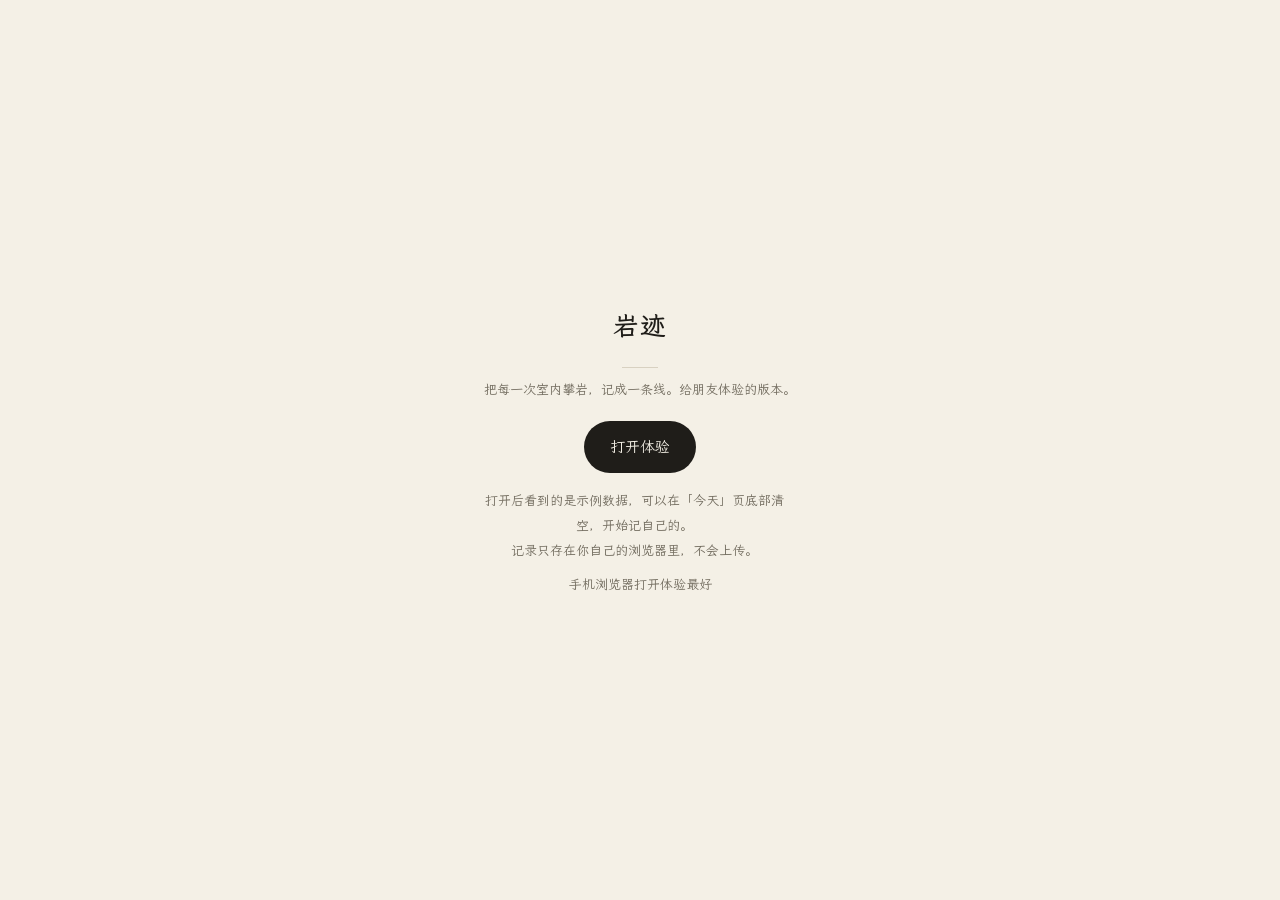
==== index.html @ ead25b44 "发布准备：GitHub Pages 落地页 index.html + .nojekyll" ====
<!doctype html>
<html lang="zh-CN">
<head>
<meta charset="utf-8">
<meta name="viewport" content="width=device-width,initial-scale=1,viewport-fit=cover">
<title>岩迹 · 把每一次攀岩，记成一条线</title>
<meta name="theme-color" content="#F4F0E6">
<link rel="stylesheet" href="fonts/lxgw-wenkai/lxgw-wenkai.css">
<style>
  :root{--paper:#F4F0E6;--ink:#1F1D19;--muted:#726C5F;--hair:#D8D1C1;
    --serif:"LXGW WenKai","Kaiti SC","STKaiti",serif}
  html,body{height:100%;margin:0;background:var(--paper);color:var(--ink);font-family:var(--serif);
    display:flex;align-items:center;justify-content:center}
  .box{text-align:center;padding:24px;line-height:1.9}
  .box b{font-size:26px;font-weight:600;letter-spacing:.02em}
  .box p{color:var(--muted);font-size:13px;margin:10px 0 0}
  .box a{display:inline-block;margin-top:18px;padding:12px 26px;border-radius:26px;
    background:var(--ink);color:var(--paper);text-decoration:none;font-size:15px}
  .rule{width:36px;height:1px;background:var(--hair);margin:16px auto 0}
</style>
</head>
<body>
<div class="box">
  <b>岩迹</b>
  <div class="rule"></div>
  <p>把每一次室内攀岩，记成一条线。给朋友体验的版本。</p>
  <a href="shengji-prototype.html">打开体验</a>
  <p style="margin-top:16px;max-width:300px">打开后看到的是示例数据，可以在「今天」页底部清空，开始记自己的。<br>记录只存在你自己的浏览器里，不会上传。</p>
  <p style="margin-top:10px">手机浏览器打开体验最好</p>
</div>
</body>
</html>
---- fonts/lxgw-wenkai/lxgw-wenkai.css ----
/* 霞鹜文楷 LXGW WenKai v1.7.0（SIL OFL 1.1，见同目录 OFL.txt），来自 npm 包 lxgw-wenkai-webfont@1.7.0。
   每个分块按顺序找：手机上装好的字体 → 项目里的文件 → jsDelivr。页面用到哪些字才加载哪几块。 */
@font-face{font-family:"LXGW WenKai";font-style:normal;font-weight:400;font-display:swap;src:local("LXGW WenKai Regular"), local("LXGWWenKai-Regular"), url("files/lxgwwenkai-regular-subset-4.woff2") format("woff2"), url("https://cdn.jsdelivr.net/npm/lxgw-wenkai-webfont@1.7.0/files/lxgwwenkai-regular-subset-4.woff2") format("woff2");unicode-range:U+1f1e9-1f1f5, U+1f1f7-1f1ff, U+1f21a, U+1f232, U+1f234-1f237, U+1f250-1f251, U+1f300, U+1f302-1f308, U+1f30a-1f311, U+1f315, U+1f319-1f320, U+1f324, U+1f327, U+1f32a, U+1f32c-1f32d, U+1f330-1f357, U+1f359-1f37e}
@font-face{font-family:"LXGW WenKai";font-style:normal;font-weight:400;font-display:swap;src:local("LXGW WenKai Regular"), local("LXGWWenKai-Regular"), url("files/lxgwwenkai-regular-subset-5.woff2") format("woff2"), url("https://cdn.jsdelivr.net/npm/lxgw-wenkai-webfont@1.7.0/files/lxgwwenkai-regular-subset-5.woff2") format("woff2");unicode-range:U+fee3, U+fef3, U+ff03-ff04, U+ff07, U+ff0a, U+ff17-ff19, U+ff1c-ff1d, U+ff20-ff3a, U+ff3c, U+ff3e-ff5b, U+ff5d, U+ff61-ff65, U+ff67-ff6a, U+ff6c, U+ff6f-ff78, U+ff7a-ff7d, U+ff80-ff84, U+ff86, U+ff89-ff8e, U+ff92, U+ff97-ff9b, U+ff9d-ff9f, U+ffe0-ffe4, U+ffe6, U+ffe9, U+ffeb, U+ffed, U+fffc, U+1f004, U+1f170-1f171, U+1f192-1f195, U+1f198-1f19a, U+1f1e6-1f1e8}
@font-face{font-family:"LXGW WenKai";font-style:normal;font-weight:400;font-display:swap;src:local("LXGW WenKai Regular"), local("LXGWWenKai-Regular"), url("files/lxgwwenkai-regular-subset-6.woff2") format("woff2"), url("https://cdn.jsdelivr.net/npm/lxgw-wenkai-webfont@1.7.0/files/lxgwwenkai-regular-subset-6.woff2") format("woff2");unicode-range:U+f0a7, U+f0b2, U+f0b7, U+f0c9, U+f0d8, U+f0da, U+f0dc-f0dd, U+f0e0, U+f0e6, U+f0eb, U+f0fc, U+f101, U+f104-f105, U+f107, U+f10b, U+f11b, U+f14b, U+f18a, U+f193, U+f1d6-f1d7, U+f244, U+f27a, U+f296, U+f2ae, U+f471, U+f4b3, U+f610-f611, U+f880-f881, U+f8ec, U+f8f5, U+f8ff, U+f901, U+f90a, U+f92c-f92d, U+f934, U+f937, U+f941, U+f965, U+f967, U+f969, U+f96b, U+f96f, U+f974, U+f978-f979, U+f97e, U+f981, U+f98a, U+f98e, U+f997, U+f99c, U+f9b2, U+f9b5, U+f9ba, U+f9be, U+f9ca, U+f9d0-f9d1, U+f9dd, U+f9e0-f9e1, U+f9e4, U+f9f7, U+fa00-fa01, U+fa08, U+fa0a, U+fa11, U+fb01-fb02, U+fdfc, U+fe0e, U+fe30-fe31, U+fe33-fe44, U+fe49-fe52, U+fe54-fe57, U+fe59-fe66, U+fe68-fe6b, U+fe8e, U+fe92-fe93, U+feae, U+feb8, U+fecb-fecc, U+fee0}
@font-face{font-family:"LXGW WenKai";font-style:normal;font-weight:400;font-display:swap;src:local("LXGW WenKai Regular"), local("LXGWWenKai-Regular"), url("files/lxgwwenkai-regular-subset-21.woff2") format("woff2"), url("https://cdn.jsdelivr.net/npm/lxgw-wenkai-webfont@1.7.0/files/lxgwwenkai-regular-subset-21.woff2") format("woff2");unicode-range:U+9f3d-9f3e, U+9f41, U+9f4a-9f4b, U+9f51-9f52, U+9f61-9f63, U+9f66-9f67, U+9f80-9f81, U+9f83, U+9f85-9f8d, U+9f90-9f91, U+9f94-9f96, U+9f98, U+9f9b-9f9c, U+9f9e, U+9fa0, U+9fa2, U+9ff4, U+a001, U+a007, U+a025, U+a046-a047, U+a057, U+a072, U+a078-a079, U+a083, U+a085, U+a100, U+a118, U+a132, U+a134, U+a1f4, U+a242, U+a4a6, U+a4aa, U+a4b0-a4b1, U+a4b3, U+a9c1-a9c2, U+ac00-ac01, U+ac04, U+ac08, U+ac10-ac11, U+ac13-ac16, U+ac19, U+ac1c-ac1d, U+ac24, U+ac70-ac71, U+ac74, U+ac77-ac78, U+ac80-ac81, U+ac83, U+ac8c, U+ac90, U+ac9f-aca0, U+aca8-aca9, U+acac, U+acb0, U+acbd, U+acc1, U+acc4, U+ace0-ace1, U+ace4, U+ace8, U+acf3, U+acf5, U+acfc-acfd, U+ad00, U+ad0c, U+ad11, U+ad1c, U+ad34, U+ad50, U+ad64, U+ad6c, U+ad70, U+ad74, U+ad7f, U+ad81, U+ad8c, U+adc0, U+adc8, U+addc, U+ade0, U+adf8-adf9, U+adfc, U+ae00, U+ae08-ae09, U+ae0b, U+ae30, U+ae34, U+ae38, U+ae40, U+ae4a, U+ae4c, U+ae54, U+ae68, U+aebc, U+aed8, U+af2c-af2d, U+af34}
@font-face{font-family:"LXGW WenKai";font-style:normal;font-weight:400;font-display:swap;src:local("LXGW WenKai Regular"), local("LXGWWenKai-Regular"), url("files/lxgwwenkai-regular-subset-22.woff2") format("woff2"), url("https://cdn.jsdelivr.net/npm/lxgw-wenkai-webfont@1.7.0/files/lxgwwenkai-regular-subset-22.woff2") format("woff2");unicode-range:U+9dfa, U+9e0a, U+9e11, U+9e1a, U+9e1e, U+9e20, U+9e22, U+9e28-9e2c, U+9e2e-9e33, U+9e35-9e3b, U+9e3e, U+9e40-9e44, U+9e46-9e4e, U+9e51, U+9e53, U+9e55-9e58, U+9e5a-9e5c, U+9e5e-9e63, U+9e66-9e6e, U+9e71, U+9e73, U+9e75, U+9e78-9e79, U+9e7c-9e7e, U+9e82, U+9e86-9e88, U+9e8b-9e8c, U+9e90-9e91, U+9e93, U+9e95, U+9e97, U+9e9d, U+9ea4-9ea5, U+9ea9-9eaa, U+9eb4-9eb5, U+9eb8-9eba, U+9ebc-9ebf, U+9ec3, U+9ec9, U+9ecd, U+9ed0, U+9ed2-9ed3, U+9ed5-9ed6, U+9ed9, U+9edc-9edd, U+9edf-9ee0, U+9ee2, U+9ee5, U+9ee7-9eea, U+9eef, U+9ef1, U+9ef3-9ef4, U+9ef6, U+9ef9, U+9efb-9efc, U+9efe, U+9f0b, U+9f0d, U+9f10, U+9f14, U+9f17, U+9f19, U+9f22, U+9f29, U+9f2c, U+9f2f, U+9f31, U+9f37, U+9f39}
@font-face{font-family:"LXGW WenKai";font-style:normal;font-weight:400;font-display:swap;src:local("LXGW WenKai Regular"), local("LXGWWenKai-Regular"), url("files/lxgwwenkai-regular-subset-23.woff2") format("woff2"), url("https://cdn.jsdelivr.net/npm/lxgw-wenkai-webfont@1.7.0/files/lxgwwenkai-regular-subset-23.woff2") format("woff2");unicode-range:U+9c3b, U+9c40, U+9c47-9c49, U+9c53, U+9c57, U+9c64, U+9c72, U+9c77-9c78, U+9c7b, U+9c7f-9c80, U+9c82-9c83, U+9c85-9c8c, U+9c8e-9c92, U+9c94-9c9b, U+9c9e-9ca3, U+9ca5-9ca7, U+9ca9, U+9cab, U+9cad-9cae, U+9cb1-9cb7, U+9cb9-9cbd, U+9cbf-9cc0, U+9cc3, U+9cc5-9cc7, U+9cc9-9cd1, U+9cd3-9cda, U+9cdc-9cdd, U+9cdf, U+9ce1-9ce3, U+9ce5, U+9ce9, U+9cee-9cef, U+9cf3-9cf4, U+9cf6, U+9cfc-9cfd, U+9d02, U+9d08-9d09, U+9d12, U+9d1b, U+9d1e, U+9d26, U+9d28, U+9d37, U+9d3b, U+9d3f, U+9d51, U+9d59, U+9d5c-9d5d, U+9d5f-9d61, U+9d6c, U+9d70, U+9d72, U+9d7a, U+9d7e, U+9d84, U+9d89, U+9d8f, U+9d92, U+9daf, U+9db4, U+9db8, U+9dbc, U+9dc4, U+9dc7, U+9dc9, U+9dd7, U+9ddf, U+9df2, U+9df9}
@font-face{font-family:"LXGW WenKai";font-style:normal;font-weight:400;font-display:swap;src:local("LXGW WenKai Regular"), local("LXGWWenKai-Regular"), url("files/lxgwwenkai-regular-subset-24.woff2") format("woff2"), url("https://cdn.jsdelivr.net/npm/lxgw-wenkai-webfont@1.7.0/files/lxgwwenkai-regular-subset-24.woff2") format("woff2");unicode-range:U+9a5f, U+9a62, U+9a65, U+9a69, U+9a6b, U+9a6e, U+9a75, U+9a77-9a7a, U+9a7d, U+9a80, U+9a83, U+9a85, U+9a87-9a8a, U+9a8d-9a8e, U+9a90, U+9a92-9a93, U+9a95-9a96, U+9a98-9a99, U+9a9b-9aa2, U+9aa5, U+9aa7, U+9aaf-9ab1, U+9ab5-9ab6, U+9ab9-9aba, U+9abc, U+9ac0-9ac4, U+9ac8, U+9acb-9acc, U+9ace-9acf, U+9ad1-9ad2, U+9ad9, U+9adf, U+9ae1, U+9ae3, U+9aea-9aeb, U+9aed-9aef, U+9af4, U+9af9, U+9afb, U+9b03-9b04, U+9b06, U+9b08, U+9b0d, U+9b0f-9b10, U+9b13, U+9b18, U+9b1a, U+9b1f, U+9b22-9b23, U+9b25, U+9b27-9b28, U+9b2a, U+9b2f, U+9b31-9b32, U+9b3b, U+9b43, U+9b46-9b49, U+9b4d-9b4e, U+9b51, U+9b56, U+9b58, U+9b5a, U+9b5c, U+9b5f, U+9b61-9b62, U+9b6f, U+9b77, U+9b80, U+9b88, U+9b8b, U+9b8e, U+9b91, U+9b9f-9ba0, U+9ba8, U+9baa-9bab, U+9bad-9bae, U+9bb0-9bb1, U+9bb8, U+9bc9-9bca, U+9bd3, U+9bd6, U+9bdb, U+9be8, U+9bf0-9bf1, U+9c02, U+9c10, U+9c15, U+9c24, U+9c2d, U+9c32, U+9c39}
@font-face{font-family:"LXGW WenKai";font-style:normal;font-weight:400;font-display:swap;src:local("LXGW WenKai Regular"), local("LXGWWenKai-Regular"), url("files/lxgwwenkai-regular-subset-25.woff2") format("woff2"), url("https://cdn.jsdelivr.net/npm/lxgw-wenkai-webfont@1.7.0/files/lxgwwenkai-regular-subset-25.woff2") format("woff2");unicode-range:U+98c8, U+98cf-98d6, U+98da-98db, U+98dd, U+98e1-98e2, U+98e7-98ea, U+98ec, U+98ee-98ef, U+98f2, U+98f4, U+98fc-98fe, U+9903, U+9905, U+9908, U+990a, U+990c-990d, U+9913-9914, U+9918, U+991a-991b, U+991e, U+9921, U+9928, U+992c, U+992e, U+9935, U+9938-9939, U+993d-993e, U+9945, U+994b-994c, U+9951-9952, U+9954-9955, U+9957, U+995e, U+9963, U+9966-9969, U+996b-996c, U+996f, U+9974-9975, U+9977-9979, U+997d-997e, U+9980-9981, U+9983-9984, U+9987, U+998a-998b, U+998d-9991, U+9993-9995, U+9997-9998, U+99a5, U+99ab-99ae, U+99b1, U+99b3-99b4, U+99bc, U+99bf, U+99c1, U+99c3-99c6, U+99cc, U+99d0, U+99d2, U+99d5, U+99db, U+99dd, U+99e1, U+99ed, U+99f1, U+99ff, U+9a01, U+9a03-9a04, U+9a0e-9a0f, U+9a11-9a13, U+9a19, U+9a1b, U+9a28, U+9a2b, U+9a30, U+9a32, U+9a37, U+9a40, U+9a45, U+9a4a, U+9a4d-9a4e, U+9a52, U+9a55, U+9a57, U+9a5a-9a5b}
@font-face{font-family:"LXGW WenKai";font-style:normal;font-weight:400;font-display:swap;src:local("LXGW WenKai Regular"), local("LXGWWenKai-Regular"), url("files/lxgwwenkai-regular-subset-26.woff2") format("woff2"), url("https://cdn.jsdelivr.net/npm/lxgw-wenkai-webfont@1.7.0/files/lxgwwenkai-regular-subset-26.woff2") format("woff2");unicode-range:U+972a, U+972d, U+9730, U+973d, U+9742, U+9744, U+9748-9749, U+9750-9751, U+975a-975c, U+9763, U+9765-9766, U+976c-976d, U+9773, U+9776, U+977a, U+977c, U+9784-9785, U+978e-978f, U+9791-9792, U+9794-9795, U+9798, U+979a, U+979e, U+97a3, U+97a5-97a6, U+97a8, U+97ab-97ac, U+97ae-97af, U+97b2, U+97b4, U+97c6, U+97cb-97cc, U+97d3, U+97d8, U+97dc, U+97e1, U+97ea-97eb, U+97ee, U+97fb, U+97fe-97ff, U+9801-9803, U+9805-9806, U+9808, U+980c, U+9810-9814, U+9817-9818, U+981e, U+9820-9821, U+9824, U+9828, U+982b-982d, U+9830, U+9834, U+9838-9839, U+983c, U+9846, U+984d-984f, U+9851-9852, U+9854-9855, U+9857-9858, U+985a-985b, U+9862-9863, U+9865, U+9867, U+986b, U+986f-9871, U+9877-9878, U+987c, U+9880, U+9883, U+9885, U+9889, U+988b-988f, U+9893-9895, U+9899-989b, U+989e-989f, U+98a1-98a2, U+98a5-98a7, U+98a9, U+98af, U+98b1, U+98b6, U+98ba, U+98be, U+98c3-98c4, U+98c6-98c7}
@font-face{font-family:"LXGW WenKai";font-style:normal;font-weight:400;font-display:swap;src:local("LXGW WenKai Regular"), local("LXGWWenKai-Regular"), url("files/lxgwwenkai-regular-subset-27.woff2") format("woff2"), url("https://cdn.jsdelivr.net/npm/lxgw-wenkai-webfont@1.7.0/files/lxgwwenkai-regular-subset-27.woff2") format("woff2");unicode-range:U+95b9-95ca, U+95cc-95cd, U+95d4-95d6, U+95d8, U+95e1-95e2, U+95e9, U+95f0-95f1, U+95f3, U+95f6, U+95fc, U+95fe-95ff, U+9602-9604, U+9606-960d, U+960f, U+9611-9613, U+9615-9617, U+9619-961b, U+961d, U+9621, U+9628, U+962f, U+963c-963e, U+9641-9642, U+9649, U+9654, U+965b-965f, U+9661, U+9663, U+9665, U+9667-9668, U+966c, U+9670, U+9672-9674, U+9678, U+967a, U+967d, U+9682, U+9685, U+9688, U+968a, U+968d-968e, U+9695, U+9697-9698, U+969e, U+96a0, U+96a3-96a4, U+96a8, U+96aa, U+96b0-96b1, U+96b3-96b4, U+96b7-96b9, U+96bb-96bd, U+96c9, U+96cb, U+96ce, U+96d1-96d2, U+96d6, U+96d9, U+96db-96dc, U+96de, U+96e0, U+96e3, U+96e9, U+96eb, U+96f0-96f2, U+96f9, U+96ff, U+9701-9702, U+9705, U+9708, U+970a, U+970e-970f, U+9711, U+9719, U+9727}
@font-face{font-family:"LXGW WenKai";font-style:normal;font-weight:400;font-display:swap;src:local("LXGW WenKai Regular"), local("LXGWWenKai-Regular"), url("files/lxgwwenkai-regular-subset-28.woff2") format("woff2"), url("https://cdn.jsdelivr.net/npm/lxgw-wenkai-webfont@1.7.0/files/lxgwwenkai-regular-subset-28.woff2") format("woff2");unicode-range:U+94e7-94ec, U+94ee-94f1, U+94f3, U+94f5, U+94f7, U+94f9, U+94fb-94fd, U+94ff, U+9503-9504, U+9506-9507, U+9509-950a, U+950d-950f, U+9511-9518, U+951a-9520, U+9522, U+9528-952d, U+9530-953a, U+953c-953f, U+9543-9546, U+9548-9550, U+9552-9555, U+9557-955b, U+955d-9568, U+956a-956d, U+9570-9574, U+9583, U+9586, U+9589, U+958e-958f, U+9591-9592, U+9594, U+9598-9599, U+959e-95a0, U+95a2-95a6, U+95a8-95b2, U+95b4, U+95b8}
@font-face{font-family:"LXGW WenKai";font-style:normal;font-weight:400;font-display:swap;src:local("LXGW WenKai Regular"), local("LXGWWenKai-Regular"), url("files/lxgwwenkai-regular-subset-29.woff2") format("woff2"), url("https://cdn.jsdelivr.net/npm/lxgw-wenkai-webfont@1.7.0/files/lxgwwenkai-regular-subset-29.woff2") format("woff2");unicode-range:U+9410-941a, U+941c-942b, U+942d-942e, U+9432-9433, U+9435, U+9438, U+943a, U+943e, U+9444, U+944a, U+9451-9452, U+945a, U+9462-9463, U+9465, U+9470-9487, U+948a-9492, U+9494-9498, U+949a, U+949c-949d, U+94a1, U+94a3-94a4, U+94a8, U+94aa-94ad, U+94af, U+94b2, U+94b4-94ba, U+94bc-94c0, U+94c4, U+94c6-94db, U+94de-94e6}
@font-face{font-family:"LXGW WenKai";font-style:normal;font-weight:400;font-display:swap;src:local("LXGW WenKai Regular"), local("LXGWWenKai-Regular"), url("files/lxgwwenkai-regular-subset-30.woff2") format("woff2"), url("https://cdn.jsdelivr.net/npm/lxgw-wenkai-webfont@1.7.0/files/lxgwwenkai-regular-subset-30.woff2") format("woff2");unicode-range:U+92b7, U+92b9, U+92c1, U+92c5-92c6, U+92c8, U+92cc, U+92d0, U+92d2, U+92e4, U+92ea, U+92ec-92ed, U+92f0, U+92f3, U+92f8, U+92fc, U+9304, U+9306, U+9310, U+9312, U+9315, U+9318, U+931a, U+931e, U+9320-9322, U+9324, U+9326-9329, U+932b-932c, U+932f, U+9331-9332, U+9335-9336, U+933e, U+9340-9341, U+934a-9360, U+9362-9363, U+9365-936b, U+936e, U+9375, U+937e, U+9382, U+938a, U+938c, U+938f, U+9393-9394, U+9396-9397, U+939a, U+93a2, U+93a7, U+93ac-93cd, U+93d0-93d1, U+93d6-93d8, U+93de-93df, U+93e1-93e2, U+93e4, U+93f8, U+93fb, U+93fd, U+940e-940f}
@font-face{font-family:"LXGW WenKai";font-style:normal;font-weight:400;font-display:swap;src:local("LXGW WenKai Regular"), local("LXGWWenKai-Regular"), url("files/lxgwwenkai-regular-subset-31.woff2") format("woff2"), url("https://cdn.jsdelivr.net/npm/lxgw-wenkai-webfont@1.7.0/files/lxgwwenkai-regular-subset-31.woff2") format("woff2");unicode-range:U+914c, U+914e-9150, U+9154, U+9157, U+915a, U+915d-915e, U+9161-9164, U+9169, U+9170, U+9172, U+9174, U+9179-917a, U+917d-917e, U+9182-9183, U+9185, U+918c-918d, U+9190-9191, U+919a, U+919c, U+91a1-91a4, U+91a8, U+91aa-91af, U+91b4-91b5, U+91b8, U+91ba, U+91be, U+91c0-91c1, U+91c6, U+91c8, U+91cb, U+91d0, U+91d2, U+91d7-91d8, U+91dd, U+91e3, U+91e6-91e7, U+91ed, U+91f0, U+91f5, U+91f9, U+9200, U+9205, U+9207-920a, U+920d-920e, U+9210, U+9214-9215, U+921c, U+921e, U+9221, U+9223-9227, U+9229-922a, U+922d, U+9234-9235, U+9237, U+9239-923a, U+923c-9240, U+9244-9246, U+9249, U+924e-924f, U+9251, U+9253, U+9257, U+925b, U+925e, U+9262, U+9264-9266, U+9268, U+926c, U+926f, U+9271, U+927b, U+927e, U+9280, U+9283, U+9285-928a, U+928e, U+9291, U+9293, U+9296, U+9298, U+929c-929d, U+92a8, U+92ab-92ae, U+92b3, U+92b6}
@font-face{font-family:"LXGW WenKai";font-style:normal;font-weight:400;font-display:swap;src:local("LXGW WenKai Regular"), local("LXGWWenKai-Regular"), url("files/lxgwwenkai-regular-subset-32.woff2") format("woff2"), url("https://cdn.jsdelivr.net/npm/lxgw-wenkai-webfont@1.7.0/files/lxgwwenkai-regular-subset-32.woff2") format("woff2");unicode-range:U+8fe2-8fe5, U+8fe8-8fe9, U+8fee, U+8ff3-8ff4, U+8ff8, U+8ffa, U+9004, U+900b, U+9011, U+9015-9016, U+901e, U+9021, U+9026, U+902d, U+902f, U+9031, U+9035-9036, U+9039-903a, U+9041, U+9044-9046, U+904a, U+904f-9052, U+9054-9055, U+9058-9059, U+905b-905e, U+9060-9062, U+9068-9069, U+906f, U+9072, U+9074, U+9076-907a, U+907c-907d, U+9081, U+9083, U+9085, U+9087-908b, U+908f, U+9095, U+9097, U+9099-909b, U+909d, U+90a0-90a1, U+90a8-90a9, U+90ac, U+90b0, U+90b2-90b4, U+90b6, U+90b8, U+90ba, U+90bd-90be, U+90c3-90c5, U+90c7-90c8, U+90cf-90d0, U+90d3, U+90d5, U+90d7, U+90da-90dc, U+90de, U+90e2, U+90e4, U+90e6-90e7, U+90ea-90eb, U+90ef, U+90f4-90f5, U+90f7, U+90fe-9100, U+9104, U+9109, U+910c, U+9112, U+9114-9115, U+9118, U+911c, U+911e, U+9120, U+9122-9123, U+9127, U+912d, U+912f-9132, U+9139-913a, U+9143, U+9146, U+9149-914a}
@font-face{font-family:"LXGW WenKai";font-style:normal;font-weight:400;font-display:swap;src:local("LXGW WenKai Regular"), local("LXGWWenKai-Regular"), url("files/lxgwwenkai-regular-subset-33.woff2") format("woff2"), url("https://cdn.jsdelivr.net/npm/lxgw-wenkai-webfont@1.7.0/files/lxgwwenkai-regular-subset-33.woff2") format("woff2");unicode-range:U+8e2d-8e31, U+8e34-8e35, U+8e39-8e3a, U+8e3d, U+8e40-8e42, U+8e47, U+8e49-8e4b, U+8e50-8e53, U+8e59-8e5a, U+8e5f-8e60, U+8e64, U+8e69, U+8e6c, U+8e70, U+8e74, U+8e76, U+8e7a-8e7c, U+8e7f, U+8e84-8e85, U+8e87, U+8e89, U+8e8b, U+8e8d, U+8e8f-8e90, U+8e94, U+8e99, U+8e9c, U+8e9e, U+8eaa, U+8eac, U+8eb0, U+8eb6, U+8ec0, U+8ec6, U+8eca-8ece, U+8ed2, U+8eda, U+8edf, U+8ee2, U+8eeb, U+8ef8, U+8efb-8efe, U+8f03, U+8f09, U+8f0b, U+8f12-8f15, U+8f1b, U+8f1d, U+8f1f, U+8f29-8f2a, U+8f2f, U+8f36, U+8f38, U+8f3b, U+8f3e-8f3f, U+8f44-8f45, U+8f49, U+8f4d-8f4e, U+8f5f, U+8f6b, U+8f6d, U+8f71-8f73, U+8f75-8f76, U+8f78-8f7a, U+8f7c, U+8f7e, U+8f81-8f82, U+8f84, U+8f87, U+8f8a-8f8b, U+8f8d-8f8f, U+8f94-8f95, U+8f97-8f9a, U+8fa6, U+8fad-8faf, U+8fb2, U+8fb5-8fb7, U+8fba-8fbc, U+8fbf, U+8fc2, U+8fcb, U+8fcd, U+8fd3, U+8fd5, U+8fd7, U+8fda}
@font-face{font-family:"LXGW WenKai";font-style:normal;font-weight:400;font-display:swap;src:local("LXGW WenKai Regular"), local("LXGWWenKai-Regular"), url("files/lxgwwenkai-regular-subset-34.woff2") format("woff2"), url("https://cdn.jsdelivr.net/npm/lxgw-wenkai-webfont@1.7.0/files/lxgwwenkai-regular-subset-34.woff2") format("woff2");unicode-range:U+8caf-8cb0, U+8cb3-8cb4, U+8cb6-8cb9, U+8cbb-8cbd, U+8cbf-8cc4, U+8cc7-8cc8, U+8cca, U+8ccd, U+8cd1, U+8cd3, U+8cdb-8cdc, U+8cde, U+8ce0, U+8ce2-8ce4, U+8ce6-8ce8, U+8cea, U+8ced, U+8cf4, U+8cf8, U+8cfa, U+8cfc-8cfd, U+8d04-8d05, U+8d07-8d08, U+8d0a, U+8d0d, U+8d0f, U+8d13-8d14, U+8d16, U+8d1b, U+8d20, U+8d2e, U+8d30, U+8d32-8d33, U+8d36, U+8d3b, U+8d3d, U+8d40, U+8d42-8d43, U+8d45-8d46, U+8d48-8d4a, U+8d4d, U+8d51, U+8d53, U+8d55, U+8d59, U+8d5c-8d5d, U+8d5f, U+8d61, U+8d66-8d67, U+8d6a, U+8d6d, U+8d71, U+8d73, U+8d84, U+8d90-8d91, U+8d94-8d95, U+8d99, U+8da8, U+8daf, U+8db1, U+8db5, U+8db8, U+8dba, U+8dbc, U+8dbf, U+8dc2, U+8dc4, U+8dc6, U+8dcb, U+8dce-8dcf, U+8dd6-8dd7, U+8dda-8ddb, U+8dde, U+8de1, U+8de3-8de4, U+8de9, U+8deb-8dec, U+8df0-8df1, U+8df6-8dfd, U+8e05, U+8e07, U+8e09-8e0a, U+8e0c, U+8e0e, U+8e10, U+8e14, U+8e1d-8e1f, U+8e23, U+8e26, U+8e2b-8e2c}
@font-face{font-family:"LXGW WenKai";font-style:normal;font-weight:400;font-display:swap;src:local("LXGW WenKai Regular"), local("LXGWWenKai-Regular"), url("files/lxgwwenkai-regular-subset-35.woff2") format("woff2"), url("https://cdn.jsdelivr.net/npm/lxgw-wenkai-webfont@1.7.0/files/lxgwwenkai-regular-subset-35.woff2") format("woff2");unicode-range:U+8b5e, U+8b60, U+8b6c, U+8b6f-8b70, U+8b72, U+8b74, U+8b77, U+8b7d, U+8b80, U+8b83, U+8b8a, U+8b8c, U+8b90, U+8b93, U+8b99-8b9a, U+8ba0, U+8ba3, U+8ba5-8ba7, U+8baa-8bac, U+8bb3-8bb5, U+8bb7, U+8bb9, U+8bc2-8bc3, U+8bc5, U+8bcb-8bcc, U+8bce-8bd0, U+8bd2-8bd4, U+8bd6, U+8bd8-8bd9, U+8bdc, U+8bdf, U+8be3-8be4, U+8be7-8be9, U+8beb-8bec, U+8bee, U+8bf0, U+8bf2-8bf3, U+8bf6, U+8bf9, U+8bfc-8bfd, U+8bff-8c00, U+8c02, U+8c04, U+8c06-8c07, U+8c0c, U+8c0f, U+8c11-8c12, U+8c14-8c1b, U+8c1d-8c21, U+8c24-8c25, U+8c27, U+8c2a-8c2c, U+8c2e-8c30, U+8c32-8c36, U+8c3f, U+8c47-8c4c, U+8c4e-8c50, U+8c54-8c56, U+8c62, U+8c68, U+8c6c, U+8c73, U+8c78, U+8c7a, U+8c82, U+8c85, U+8c89-8c8a, U+8c8d-8c8e, U+8c90, U+8c93-8c94, U+8c98, U+8c9d-8c9e, U+8ca0-8ca2, U+8ca7-8cac}
@font-face{font-family:"LXGW WenKai";font-style:normal;font-weight:400;font-display:swap;src:local("LXGW WenKai Regular"), local("LXGWWenKai-Regular"), url("files/lxgwwenkai-regular-subset-36.woff2") format("woff2"), url("https://cdn.jsdelivr.net/npm/lxgw-wenkai-webfont@1.7.0/files/lxgwwenkai-regular-subset-36.woff2") format("woff2");unicode-range:U+8a02-8a03, U+8a07-8a0a, U+8a0e-8a0f, U+8a13, U+8a15-8a18, U+8a1a-8a1b, U+8a1d, U+8a1f, U+8a22-8a23, U+8a25, U+8a2b, U+8a2d, U+8a31, U+8a33-8a34, U+8a36-8a38, U+8a3a, U+8a3c, U+8a3e, U+8a40-8a41, U+8a46, U+8a48, U+8a50, U+8a52, U+8a54-8a55, U+8a58, U+8a5b, U+8a5d-8a63, U+8a66, U+8a69-8a6b, U+8a6d-8a6e, U+8a70, U+8a72-8a73, U+8a7a, U+8a85, U+8a87, U+8a8a, U+8a8c-8a8d, U+8a90-8a92, U+8a95, U+8a98, U+8aa0-8aa1, U+8aa3-8aa6, U+8aa8-8aa9, U+8aac-8aae, U+8ab0, U+8ab2, U+8ab8-8ab9, U+8abc, U+8abe-8abf, U+8ac7, U+8acf, U+8ad2, U+8ad6-8ad7, U+8adb-8adc, U+8adf, U+8ae1, U+8ae6-8ae8, U+8aeb, U+8aed-8aee, U+8af1, U+8af3-8af4, U+8af7-8af8, U+8afa, U+8afe, U+8b00-8b02, U+8b07, U+8b0a, U+8b0c, U+8b0e, U+8b10, U+8b17, U+8b19, U+8b1b, U+8b1d, U+8b20-8b21, U+8b26, U+8b28, U+8b2c, U+8b33, U+8b39, U+8b3e-8b3f, U+8b41, U+8b45, U+8b49, U+8b4c, U+8b4f, U+8b57-8b58, U+8b5a, U+8b5c}
@font-face{font-family:"LXGW WenKai";font-style:normal;font-weight:400;font-display:swap;src:local("LXGW WenKai Regular"), local("LXGWWenKai-Regular"), url("files/lxgwwenkai-regular-subset-37.woff2") format("woff2"), url("https://cdn.jsdelivr.net/npm/lxgw-wenkai-webfont@1.7.0/files/lxgwwenkai-regular-subset-37.woff2") format("woff2");unicode-range:U+8869-886a, U+886e-886f, U+8872, U+8879, U+887d-887f, U+8882, U+8884-8886, U+8888, U+888f, U+8892-8893, U+889b, U+88a2, U+88a4, U+88a6, U+88a8, U+88aa, U+88ae, U+88b1, U+88b4, U+88b7, U+88bc, U+88c0, U+88c6-88c9, U+88ce-88cf, U+88d1-88d3, U+88d8, U+88db-88dd, U+88df, U+88e1-88e3, U+88e5, U+88e8, U+88ec, U+88f0-88f1, U+88f3-88f4, U+88fc-88fe, U+8900, U+8902, U+8906-8907, U+8909-890c, U+8912-8915, U+8918-891b, U+8921, U+8925, U+892b, U+8930, U+8932, U+8934, U+8936, U+893b, U+893d, U+8941, U+894c, U+8955-8956, U+8959, U+895c, U+895e-8960, U+8966, U+896a, U+896c, U+896f-8970, U+8972, U+897b, U+897e, U+8980, U+8983, U+8985, U+8987-8988, U+898c, U+898f, U+8993, U+8997, U+899a, U+89a1, U+89a7, U+89a9-89aa, U+89b2-89b3, U+89b7, U+89c0, U+89c7, U+89ca-89cc, U+89ce-89d1, U+89d6, U+89da, U+89dc, U+89de, U+89e5, U+89e7, U+89eb, U+89ef, U+89f1, U+89f3-89f4, U+89f8, U+89ff, U+8a01}
@font-face{font-family:"LXGW WenKai";font-style:normal;font-weight:400;font-display:swap;src:local("LXGW WenKai Regular"), local("LXGWWenKai-Regular"), url("files/lxgwwenkai-regular-subset-38.woff2") format("woff2"), url("https://cdn.jsdelivr.net/npm/lxgw-wenkai-webfont@1.7.0/files/lxgwwenkai-regular-subset-38.woff2") format("woff2");unicode-range:U+86e4, U+86e6, U+86e9, U+86ed, U+86ef-86f4, U+86f8-86f9, U+86fb, U+86fe, U+8703, U+8706-870a, U+870d, U+8711-8713, U+871a, U+871e, U+8722-8723, U+8725, U+8729, U+872e, U+8731, U+8734, U+8737, U+873a-873b, U+873e-8740, U+8742, U+8747-8748, U+8753, U+8755, U+8757-8758, U+875d, U+875f, U+8762-8766, U+8768, U+876e, U+8770, U+8772, U+8775, U+8778, U+877b-877e, U+8782, U+8785, U+8788, U+878b, U+8793, U+8797, U+879a, U+879e-87a0, U+87a2-87a3, U+87a8, U+87ab-87ad, U+87af, U+87b3, U+87b5, U+87bd, U+87c0, U+87c4, U+87c6, U+87ca-87cb, U+87d1-87d2, U+87db-87dc, U+87de, U+87e0, U+87e5, U+87ea, U+87ec, U+87ee, U+87f2-87f3, U+87fb, U+87fd-87fe, U+8802-8803, U+8805, U+880a-880b, U+880d, U+8813-8816, U+8819, U+881b, U+881f, U+8821, U+8823, U+8831-8832, U+8835-8836, U+8839, U+883b-883c, U+8844, U+8846, U+884a, U+884e, U+8852-8853, U+8855, U+8859, U+885b, U+885d-885e, U+8862, U+8864}
@font-face{font-family:"LXGW WenKai";font-style:normal;font-weight:400;font-display:swap;src:local("LXGW WenKai Regular"), local("LXGWWenKai-Regular"), url("files/lxgwwenkai-regular-subset-39.woff2") format("woff2"), url("https://cdn.jsdelivr.net/npm/lxgw-wenkai-webfont@1.7.0/files/lxgwwenkai-regular-subset-39.woff2") format("woff2");unicode-range:U+8532, U+8534-8535, U+8538-853a, U+853c, U+8543, U+8545, U+8548, U+854e, U+8553, U+8556-8557, U+8559, U+855e, U+8561, U+8564-8565, U+8568-856a, U+856d, U+856f-8570, U+8572, U+8576, U+8579-857b, U+8580, U+8585-8586, U+8588, U+858a, U+858f, U+8591, U+8594, U+8599, U+859c, U+85a2, U+85a4, U+85a6, U+85a8-85a9, U+85ab-85ac, U+85ae, U+85b7-85b9, U+85be, U+85c1, U+85c7, U+85cd, U+85d0, U+85d3, U+85d5, U+85dc-85dd, U+85df-85e0, U+85e5-85e6, U+85e8-85ea, U+85f4, U+85f9, U+85fe-85ff, U+8602, U+8605-8607, U+860a-860b, U+8616, U+8618, U+861a, U+8627, U+8629, U+862d, U+8638, U+863c, U+863f, U+864d, U+864f, U+8652-8655, U+865b-865c, U+865f, U+8662, U+8667, U+866c, U+866e, U+8671, U+8675, U+867a-867c, U+867f, U+868b, U+868d, U+8693, U+869c-869d, U+86a1, U+86a3-86a4, U+86a7-86a9, U+86ac, U+86af-86b1, U+86b4-86b6, U+86ba, U+86c0, U+86c4, U+86c6, U+86c9-86ca, U+86cd-86d1, U+86d4, U+86d8, U+86de-86df}
@font-face{font-family:"LXGW WenKai";font-style:normal;font-weight:400;font-display:swap;src:local("LXGW WenKai Regular"), local("LXGWWenKai-Regular"), url("files/lxgwwenkai-regular-subset-40.woff2") format("woff2"), url("https://cdn.jsdelivr.net/npm/lxgw-wenkai-webfont@1.7.0/files/lxgwwenkai-regular-subset-40.woff2") format("woff2");unicode-range:U+83b4, U+83b6, U+83b8, U+83ba, U+83bc-83bd, U+83bf-83c0, U+83c2, U+83c5, U+83c8-83c9, U+83cb, U+83d1, U+83d3-83d6, U+83d8, U+83db, U+83dd, U+83df, U+83e1, U+83e5, U+83ea-83eb, U+83f0, U+83f4, U+83f8-83f9, U+83fb, U+83fd, U+83ff, U+8401, U+8406, U+840a-840b, U+840f, U+8411, U+8418, U+841c, U+8420, U+8422-8424, U+8426, U+8429, U+842c, U+8438-8439, U+843b-843c, U+843f, U+8446-8447, U+8449, U+844e, U+8451-8452, U+8456, U+8459-845a, U+845c, U+8462, U+8466, U+846d, U+846f-8470, U+8473, U+8476-8478, U+847a, U+847d, U+8484-8485, U+8487, U+8489, U+848c, U+848e, U+8490, U+8493-8494, U+8497, U+849b, U+849e-849f, U+84a1, U+84a5, U+84a8, U+84af, U+84b4, U+84b9-84bf, U+84c1-84c2, U+84c5-84c7, U+84ca-84cb, U+84cd, U+84d0-84d1, U+84d3, U+84d6, U+84df-84e0, U+84e2-84e3, U+84e5-84e7, U+84ee, U+84f3, U+84f6, U+84fa, U+84fc, U+84ff-8500, U+850c, U+8511, U+8514-8515, U+8517-8518, U+851f, U+8523, U+8525-8526, U+8529, U+852b, U+852d}
@font-face{font-family:"LXGW WenKai";font-style:normal;font-weight:400;font-display:swap;src:local("LXGW WenKai Regular"), local("LXGWWenKai-Regular"), url("files/lxgwwenkai-regular-subset-41.woff2") format("woff2"), url("https://cdn.jsdelivr.net/npm/lxgw-wenkai-webfont@1.7.0/files/lxgwwenkai-regular-subset-41.woff2") format("woff2");unicode-range:U+82a9-82ab, U+82ae, U+82b0, U+82b2, U+82b4-82b6, U+82bc, U+82be, U+82c0-82c2, U+82c4-82c8, U+82ca-82cc, U+82ce, U+82d0, U+82d2-82d3, U+82d5-82d6, U+82d8-82d9, U+82dc-82de, U+82e0-82e4, U+82e7, U+82e9-82eb, U+82ed-82ee, U+82f3-82f4, U+82f7-82f8, U+82fa-8301, U+8306-8308, U+830c-830d, U+830f, U+8311, U+8313-8315, U+8318, U+831a-831b, U+831d, U+8324, U+8327, U+832a, U+832c-832d, U+832f, U+8331-8334, U+833a-833c, U+8340, U+8343-8345, U+8347-8348, U+834a, U+834c, U+834f, U+8351, U+8356, U+8358-835c, U+835e, U+8360, U+8364-8366, U+8368-836a, U+836c-836e, U+8373, U+8378, U+837b-837d, U+837f-8380, U+8382, U+8388, U+838a-838b, U+8392, U+8394, U+8396, U+8398-8399, U+839b-839c, U+83a0, U+83a2-83a3, U+83a8-83aa, U+83ae-83b0, U+83b3}
@font-face{font-family:"LXGW WenKai";font-style:normal;font-weight:400;font-display:swap;src:local("LXGW WenKai Regular"), local("LXGWWenKai-Regular"), url("files/lxgwwenkai-regular-subset-42.woff2") format("woff2"), url("https://cdn.jsdelivr.net/npm/lxgw-wenkai-webfont@1.7.0/files/lxgwwenkai-regular-subset-42.woff2") format("woff2");unicode-range:U+814d-814e, U+8151, U+8153, U+8158-815a, U+815e, U+8160, U+8166-8169, U+816b, U+816d, U+8171, U+8173-8174, U+8178, U+817c-817d, U+8182, U+8188, U+8191, U+8198-819b, U+81a0, U+81a3, U+81a5-81a6, U+81a9, U+81b6, U+81ba-81bb, U+81bd, U+81bf, U+81c1, U+81c3, U+81c6, U+81c9-81ca, U+81cc-81cd, U+81d1, U+81d3-81d4, U+81d8, U+81db-81dc, U+81de-81df, U+81e5, U+81e7-81e9, U+81eb-81ec, U+81ee-81ef, U+81f5, U+81f8, U+81fa, U+81fc, U+81fe, U+8200-8202, U+8204, U+8208-820a, U+820e-8210, U+8216-8218, U+821b-821c, U+8221-8224, U+8226-8228, U+822b, U+822d, U+822f, U+8232-8234, U+8237-8238, U+823a-823b, U+823e, U+8244, U+8249, U+824b, U+824f, U+8259-825a, U+825f, U+8266, U+8268, U+826e, U+8271, U+8276-8279, U+827d, U+827f, U+8283-8284, U+8288-828a, U+828d-8291, U+8293-8294, U+8296-8298, U+829f-82a1, U+82a3-82a4, U+82a7-82a8}
@font-face{font-family:"LXGW WenKai";font-style:normal;font-weight:400;font-display:swap;src:local("LXGW WenKai Regular"), local("LXGWWenKai-Regular"), url("files/lxgwwenkai-regular-subset-43.woff2") format("woff2"), url("https://cdn.jsdelivr.net/npm/lxgw-wenkai-webfont@1.7.0/files/lxgwwenkai-regular-subset-43.woff2") format("woff2");unicode-range:U+7ffa, U+7ffe, U+8004, U+8006, U+800b, U+800e, U+8011-8012, U+8014, U+8016, U+8018-8019, U+801c, U+801e, U+8026-802a, U+8031, U+8034-8035, U+8037, U+8043, U+804b, U+804d, U+8052, U+8056, U+8059, U+805e, U+8061, U+8068-8069, U+806e-8074, U+8076-8078, U+807c-8080, U+8082, U+8084-8085, U+8088, U+808f, U+8093, U+809c, U+809f, U+80ab, U+80ad-80ae, U+80b1, U+80b6-80b8, U+80bc-80bd, U+80c2, U+80c4, U+80ca, U+80cd, U+80d1, U+80d4, U+80d7, U+80d9-80db, U+80dd, U+80e0, U+80e4-80e5, U+80e7-80ed, U+80ef-80f1, U+80f3-80f4, U+80fc, U+8101, U+8104-8105, U+8107-8108, U+810c-810e, U+8112-8115, U+8117-8119, U+811b-811f, U+8121-8130, U+8132-8134, U+8137, U+8139, U+813f-8140, U+8142, U+8146, U+8148}
@font-face{font-family:"LXGW WenKai";font-style:normal;font-weight:400;font-display:swap;src:local("LXGW WenKai Regular"), local("LXGWWenKai-Regular"), url("files/lxgwwenkai-regular-subset-44.woff2") format("woff2"), url("https://cdn.jsdelivr.net/npm/lxgw-wenkai-webfont@1.7.0/files/lxgwwenkai-regular-subset-44.woff2") format("woff2");unicode-range:U+7ed7, U+7edb, U+7ee0-7ee2, U+7ee5-7ee6, U+7ee8, U+7eeb, U+7ef0-7ef2, U+7ef6, U+7efa-7efb, U+7efe, U+7f01-7f04, U+7f08, U+7f0a-7f12, U+7f17, U+7f19, U+7f1b-7f1c, U+7f1f, U+7f21-7f23, U+7f25-7f28, U+7f2a-7f33, U+7f35-7f37, U+7f3d, U+7f42, U+7f44-7f45, U+7f4c-7f4d, U+7f52, U+7f54, U+7f58-7f59, U+7f5d, U+7f5f-7f61, U+7f63, U+7f65, U+7f68, U+7f70-7f71, U+7f73-7f75, U+7f77, U+7f79, U+7f7d-7f7e, U+7f85-7f86, U+7f88-7f89, U+7f8b-7f8c, U+7f90-7f91, U+7f94-7f96, U+7f98-7f9b, U+7f9d, U+7f9f, U+7fa3, U+7fa7-7fa9, U+7fac-7fb2, U+7fb4, U+7fb6, U+7fb8, U+7fbc, U+7fbf-7fc0, U+7fc3, U+7fca, U+7fcc, U+7fce, U+7fd2, U+7fd5, U+7fd9-7fdb, U+7fdf, U+7fe3, U+7fe5-7fe7, U+7fe9, U+7feb-7fec, U+7fee-7fef, U+7ff1, U+7ff3-7ff4, U+7ff9}
@font-face{font-family:"LXGW WenKai";font-style:normal;font-weight:400;font-display:swap;src:local("LXGW WenKai Regular"), local("LXGWWenKai-Regular"), url("files/lxgwwenkai-regular-subset-45.woff2") format("woff2"), url("https://cdn.jsdelivr.net/npm/lxgw-wenkai-webfont@1.7.0/files/lxgwwenkai-regular-subset-45.woff2") format("woff2");unicode-range:U+7dc4, U+7dc7-7dc8, U+7dca-7dcd, U+7dcf, U+7dd1-7dd2, U+7dd4, U+7dd6-7dd8, U+7dda-7de0, U+7de2-7de6, U+7de8-7ded, U+7def, U+7df1-7df5, U+7df7, U+7df9, U+7dfb-7dfc, U+7dfe-7e02, U+7e04, U+7e08-7e0b, U+7e12, U+7e1b, U+7e1e, U+7e20, U+7e22-7e23, U+7e26, U+7e29, U+7e2b, U+7e2e-7e2f, U+7e31, U+7e37, U+7e39-7e3e, U+7e40, U+7e43-7e44, U+7e46-7e47, U+7e4a-7e4b, U+7e4d-7e4e, U+7e51, U+7e54-7e56, U+7e58-7e5b, U+7e5d-7e5e, U+7e61, U+7e66-7e67, U+7e69-7e6b, U+7e6d, U+7e70, U+7e73, U+7e77, U+7e79, U+7e7b-7e7d, U+7e81-7e82, U+7e8c-7e8d, U+7e8f, U+7e92-7e94, U+7e96, U+7e98, U+7e9a-7e9c, U+7e9e-7e9f, U+7ea1, U+7ea3, U+7ea5, U+7ea8-7ea9, U+7eab, U+7ead-7eae, U+7eb0, U+7ebb, U+7ebe, U+7ec0-7ec2, U+7ec9, U+7ecb-7ecc, U+7ed0, U+7ed4}
@font-face{font-family:"LXGW WenKai";font-style:normal;font-weight:400;font-display:swap;src:local("LXGW WenKai Regular"), local("LXGWWenKai-Regular"), url("files/lxgwwenkai-regular-subset-46.woff2") format("woff2"), url("https://cdn.jsdelivr.net/npm/lxgw-wenkai-webfont@1.7.0/files/lxgwwenkai-regular-subset-46.woff2") format("woff2");unicode-range:U+7ccc-7ccd, U+7cd7, U+7cdc, U+7cde, U+7ce0, U+7ce4-7ce5, U+7ce7-7ce8, U+7cec, U+7cf0, U+7cf5-7cf9, U+7cfc, U+7cfe, U+7d00, U+7d04-7d0b, U+7d0d, U+7d10-7d14, U+7d17-7d19, U+7d1b-7d1f, U+7d21, U+7d24-7d26, U+7d28-7d2a, U+7d2c-7d2e, U+7d30-7d31, U+7d33, U+7d35-7d36, U+7d38-7d3a, U+7d40, U+7d42-7d44, U+7d46, U+7d4b-7d4c, U+7d4f, U+7d51, U+7d54-7d56, U+7d58, U+7d5b-7d5c, U+7d5e, U+7d61-7d63, U+7d66, U+7d68, U+7d6a-7d6c, U+7d6f, U+7d71-7d73, U+7d75-7d77, U+7d79-7d7a, U+7d7e, U+7d81, U+7d84-7d8b, U+7d8d, U+7d8f, U+7d91, U+7d94, U+7d96, U+7d98-7d9a, U+7d9c-7da0, U+7da2, U+7da6, U+7daa-7db1, U+7db4-7db8, U+7dba-7dbf, U+7dc1}
@font-face{font-family:"LXGW WenKai";font-style:normal;font-weight:400;font-display:swap;src:local("LXGW WenKai Regular"), local("LXGWWenKai-Regular"), url("files/lxgwwenkai-regular-subset-47.woff2") format("woff2"), url("https://cdn.jsdelivr.net/npm/lxgw-wenkai-webfont@1.7.0/files/lxgwwenkai-regular-subset-47.woff2") format("woff2");unicode-range:U+7bc3-7bc4, U+7bc6, U+7bc8-7bcc, U+7bd1, U+7bd3-7bd4, U+7bd9-7bda, U+7bdd, U+7be0-7be1, U+7be4-7be6, U+7be9-7bea, U+7bef, U+7bf4, U+7bf6, U+7bfc, U+7bfe, U+7c01, U+7c03, U+7c07-7c08, U+7c0a-7c0d, U+7c0f, U+7c11, U+7c15-7c16, U+7c19, U+7c1e-7c21, U+7c23-7c24, U+7c26, U+7c28-7c33, U+7c35, U+7c37-7c3b, U+7c3d-7c3e, U+7c40-7c41, U+7c43, U+7c47-7c48, U+7c4c, U+7c50, U+7c53-7c54, U+7c59, U+7c5f-7c60, U+7c63-7c65, U+7c6c, U+7c6e, U+7c72, U+7c74, U+7c79-7c7a, U+7c7c, U+7c81-7c82, U+7c84-7c85, U+7c88, U+7c8a-7c91, U+7c93-7c96, U+7c99, U+7c9b-7c9e, U+7ca0-7ca2, U+7ca6-7ca9, U+7cac, U+7caf-7cb3, U+7cb5-7cb7, U+7cba-7cbd, U+7cbf-7cc2, U+7cc5, U+7cc7-7cc9}
@font-face{font-family:"LXGW WenKai";font-style:normal;font-weight:400;font-display:swap;src:local("LXGW WenKai Regular"), local("LXGWWenKai-Regular"), url("files/lxgwwenkai-regular-subset-48.woff2") format("woff2"), url("https://cdn.jsdelivr.net/npm/lxgw-wenkai-webfont@1.7.0/files/lxgwwenkai-regular-subset-48.woff2") format("woff2");unicode-range:U+7aca, U+7ad1-7ad2, U+7ada-7add, U+7ae1, U+7ae4, U+7ae6, U+7af4-7af7, U+7afa-7afb, U+7afd-7b0a, U+7b0c, U+7b0e-7b0f, U+7b13, U+7b15-7b16, U+7b18-7b19, U+7b1e-7b20, U+7b22-7b25, U+7b29-7b2b, U+7b2d-7b2e, U+7b30-7b3b, U+7b3e-7b3f, U+7b41-7b42, U+7b44-7b47, U+7b4a, U+7b4c-7b50, U+7b58, U+7b5a, U+7b5c, U+7b60, U+7b66-7b67, U+7b69, U+7b6c-7b6f, U+7b72-7b76, U+7b7b-7b7d, U+7b7f, U+7b82, U+7b85, U+7b87, U+7b8b-7b96, U+7b98-7b99, U+7b9b-7b9f, U+7ba2-7ba4, U+7ba6-7bac, U+7bae-7bb0, U+7bb4, U+7bb7-7bb9, U+7bbb, U+7bc0-7bc1}
@font-face{font-family:"LXGW WenKai";font-style:normal;font-weight:400;font-display:swap;src:local("LXGW WenKai Regular"), local("LXGWWenKai-Regular"), url("files/lxgwwenkai-regular-subset-49.woff2") format("woff2"), url("https://cdn.jsdelivr.net/npm/lxgw-wenkai-webfont@1.7.0/files/lxgwwenkai-regular-subset-49.woff2") format("woff2");unicode-range:U+797c, U+797e-7980, U+7982, U+7986-7987, U+7989-798e, U+7992, U+7994-7995, U+7997-7998, U+799a-799c, U+799f, U+79a3-79a6, U+79a8-79ac, U+79ae-79b1, U+79b3-79b5, U+79b8, U+79ba, U+79bf, U+79c2, U+79c6, U+79c8, U+79cf, U+79d5-79d6, U+79dd-79de, U+79e3, U+79e7-79e8, U+79eb, U+79ed, U+79f4, U+79f7-79f8, U+79fa, U+79fe, U+7a02-7a03, U+7a05, U+7a0a, U+7a14, U+7a17, U+7a19, U+7a1c, U+7a1e-7a1f, U+7a23, U+7a25-7a26, U+7a2c, U+7a2e, U+7a30-7a32, U+7a36-7a37, U+7a39, U+7a3c, U+7a40, U+7a42, U+7a47, U+7a49, U+7a4c-7a4f, U+7a51, U+7a55, U+7a5b, U+7a5d-7a5e, U+7a62-7a63, U+7a66, U+7a68-7a69, U+7a6b, U+7a70, U+7a78, U+7a80, U+7a85-7a88, U+7a8a, U+7a90, U+7a93-7a96, U+7a98, U+7a9b-7a9c, U+7a9e, U+7aa0-7aa1, U+7aa3, U+7aa8-7aaa, U+7aac-7ab0, U+7ab3, U+7ab8, U+7aba, U+7abd-7abf, U+7ac4-7ac5, U+7ac7-7ac8}
@font-face{font-family:"LXGW WenKai";font-style:normal;font-weight:400;font-display:swap;src:local("LXGW WenKai Regular"), local("LXGWWenKai-Regular"), url("files/lxgwwenkai-regular-subset-50.woff2") format("woff2"), url("https://cdn.jsdelivr.net/npm/lxgw-wenkai-webfont@1.7.0/files/lxgwwenkai-regular-subset-50.woff2") format("woff2");unicode-range:U+783e, U+7841-7844, U+7847-7849, U+784b-784c, U+784e-7854, U+7856-7857, U+7859-785a, U+7865, U+7869-786a, U+786d, U+786f, U+7876-7877, U+787c, U+787e-787f, U+7881, U+7887-7889, U+7893-7894, U+7898-789e, U+78a1, U+78a3, U+78a5, U+78a9, U+78ad, U+78b2, U+78b4, U+78b6, U+78b9-78ba, U+78bc, U+78bf, U+78c3, U+78c9, U+78cb, U+78d0-78d2, U+78d4, U+78d9-78da, U+78dc, U+78de, U+78e1, U+78e5-78e6, U+78ea, U+78ec, U+78ef, U+78f1-78f2, U+78f4, U+78fa-78fb, U+78fe, U+7901-7902, U+7905, U+7907, U+7909, U+790b-790c, U+790e, U+7910, U+7913, U+7919-791b, U+791e-791f, U+7921, U+7924, U+7926, U+792a-792b, U+7934, U+7936, U+7939, U+793b, U+793d, U+7940, U+7942-7943, U+7945-7947, U+7949-794a, U+794c, U+794e-7951, U+7953-7955, U+7957-795a, U+795c, U+795f-7960, U+7962, U+7964, U+7966-7967, U+7969, U+796b, U+796f, U+7972, U+7974, U+7979, U+797b}
@font-face{font-family:"LXGW WenKai";font-style:normal;font-weight:400;font-display:swap;src:local("LXGW WenKai Regular"), local("LXGWWenKai-Regular"), url("files/lxgwwenkai-regular-subset-51.woff2") format("woff2"), url("https://cdn.jsdelivr.net/npm/lxgw-wenkai-webfont@1.7.0/files/lxgwwenkai-regular-subset-51.woff2") format("woff2");unicode-range:U+770f, U+7712, U+7714, U+7716, U+7719-771b, U+771e, U+7721-7722, U+7726, U+7728, U+772b-7730, U+7732-7736, U+7739-773a, U+773d-773f, U+7743, U+7746-7747, U+774c-774f, U+7751-7752, U+7758-775a, U+775c-775e, U+7762, U+7765-7766, U+7768-776a, U+776c-776d, U+7771-7772, U+777a, U+777c-777e, U+7780, U+7785, U+7787, U+778b-778d, U+778f-7791, U+7793, U+779e-77a0, U+77a2, U+77a5, U+77ad, U+77af, U+77b4-77b7, U+77bd-77c0, U+77c2, U+77c5, U+77c7, U+77cd, U+77d6-77d7, U+77d9-77da, U+77dd-77de, U+77e7, U+77ea, U+77ec, U+77ef, U+77f8, U+77fb, U+77fd-77fe, U+7800, U+7803, U+7806, U+7809, U+780f-7812, U+7815, U+7817-7818, U+781a-781f, U+7821-7823, U+7825-7827, U+7829, U+782b-7830, U+7832-7833, U+7835, U+7837, U+7839-783c}
@font-face{font-family:"LXGW WenKai";font-style:normal;font-weight:400;font-display:swap;src:local("LXGW WenKai Regular"), local("LXGWWenKai-Regular"), url("files/lxgwwenkai-regular-subset-52.woff2") format("woff2"), url("https://cdn.jsdelivr.net/npm/lxgw-wenkai-webfont@1.7.0/files/lxgwwenkai-regular-subset-52.woff2") format("woff2");unicode-range:U+760a-760e, U+7610-7619, U+761b-761d, U+761f-7622, U+7625, U+7627-762a, U+762e-7630, U+7632-7635, U+7638-763a, U+763c-763d, U+763f-7640, U+7642-7643, U+7647-7648, U+764d-764e, U+7652, U+7654, U+7658, U+765a, U+765c, U+765e-765f, U+7661-7663, U+7665, U+7669, U+766c, U+766e-766f, U+7671-7673, U+7675-7676, U+7678-767a, U+767f, U+7681, U+7683, U+7688, U+768a-768c, U+768e, U+7690-7692, U+7695, U+7698, U+769a-769b, U+769d-76a0, U+76a2, U+76a4-76a7, U+76ab-76ac, U+76af-76b0, U+76b2, U+76b4-76b5, U+76ba-76bb, U+76bf, U+76c2-76c3, U+76c5, U+76c9, U+76cc-76ce, U+76dc-76de, U+76e1-76ea, U+76f1, U+76f9-76fb, U+76fd, U+76ff-7700, U+7703-7704, U+7707-7708, U+770c-770e}
@font-face{font-family:"LXGW WenKai";font-style:normal;font-weight:400;font-display:swap;src:local("LXGW WenKai Regular"), local("LXGWWenKai-Regular"), url("files/lxgwwenkai-regular-subset-53.woff2") format("woff2"), url("https://cdn.jsdelivr.net/npm/lxgw-wenkai-webfont@1.7.0/files/lxgwwenkai-regular-subset-53.woff2") format("woff2");unicode-range:U+74ef, U+74f4, U+74ff, U+7501, U+7503, U+7505, U+7508, U+750d, U+750f, U+7511, U+7513, U+7515, U+7517, U+7519, U+7521-7527, U+752a, U+752c-752d, U+752f, U+7534, U+7536, U+753a, U+753e, U+7540, U+7544, U+7547-754b, U+754d-754e, U+7550-7553, U+7556-7557, U+755a-755b, U+755d-755e, U+7560, U+7562, U+7564, U+7566-7568, U+756b-756c, U+756f-7573, U+7575, U+7579-757c, U+757e-757f, U+7581-7584, U+7587, U+7589-758e, U+7590, U+7592, U+7594, U+7596, U+7599-759a, U+759d, U+759f-75a0, U+75a3, U+75a5, U+75a8, U+75ac-75ad, U+75b0-75b1, U+75b3-75b5, U+75b8, U+75bd, U+75c1-75c4, U+75c8-75ca, U+75cc-75cd, U+75d4, U+75d6, U+75d9, U+75de, U+75e0, U+75e2-75e4, U+75e6-75ea, U+75f1-75f3, U+75f7, U+75f9-75fa, U+75fc, U+75fe-7601, U+7603, U+7605-7606, U+7608-7609}
@font-face{font-family:"LXGW WenKai";font-style:normal;font-weight:400;font-display:swap;src:local("LXGW WenKai Regular"), local("LXGWWenKai-Regular"), url("files/lxgwwenkai-regular-subset-54.woff2") format("woff2"), url("https://cdn.jsdelivr.net/npm/lxgw-wenkai-webfont@1.7.0/files/lxgwwenkai-regular-subset-54.woff2") format("woff2");unicode-range:U+73e7-73ea, U+73ee-73f0, U+73f2, U+73f4-73f5, U+73f7, U+73f9-73fa, U+73fc-73fd, U+73ff-7402, U+7404, U+7407-7408, U+740a-740f, U+7418, U+741a-741c, U+741e, U+7424-7425, U+7428-7429, U+742c-7430, U+7432, U+7435-7436, U+7438-743b, U+743e-7441, U+7443-7446, U+7448, U+744a-744b, U+7452, U+7457, U+745b, U+745d, U+7460, U+7462-7465, U+7467-746a, U+746d, U+746f, U+7471, U+7473-7474, U+7477, U+747a, U+747e, U+7481-7482, U+7484, U+7486, U+7488-748b, U+748e-748f, U+7493, U+7498, U+749a, U+749c-74a0, U+74a3, U+74a6, U+74a9-74aa, U+74ae, U+74b0-74b2, U+74b6, U+74b8-74ba, U+74bd, U+74bf, U+74c1, U+74c3, U+74c5, U+74c8, U+74ca, U+74cc, U+74cf, U+74d1-74d2, U+74d4-74d5, U+74d8-74db, U+74de-74e0, U+74e2, U+74e4-74e5, U+74e7-74e9, U+74ee}
@font-face{font-family:"LXGW WenKai";font-style:normal;font-weight:400;font-display:swap;src:local("LXGW WenKai Regular"), local("LXGWWenKai-Regular"), url("files/lxgwwenkai-regular-subset-55.woff2") format("woff2"), url("https://cdn.jsdelivr.net/npm/lxgw-wenkai-webfont@1.7.0/files/lxgwwenkai-regular-subset-55.woff2") format("woff2");unicode-range:U+72dd-72df, U+72e1, U+72e5-72e6, U+72e8, U+72ef-72f0, U+72f2-72f4, U+72f6-72f7, U+72f9-72fb, U+72fd, U+7300-7304, U+7307, U+730a-730c, U+7313-7317, U+731d-7322, U+7327, U+7329, U+732c-732d, U+7330-7331, U+7333, U+7335-7337, U+7339, U+733d-733e, U+7340, U+7342, U+7344-7345, U+734a, U+734d-7350, U+7352, U+7355, U+7357, U+7359, U+735f-7360, U+7362-7363, U+7365, U+7368, U+736c-736d, U+736f-7370, U+7372, U+7374-7376, U+7378, U+737a-737b, U+737d-737e, U+7382-7383, U+7386, U+7388, U+738a, U+738c-7393, U+7395, U+7397-739a, U+739c, U+739e, U+73a0-73a3, U+73a5-73a8, U+73aa, U+73ad, U+73b1, U+73b3, U+73b6-73b7, U+73b9, U+73c2, U+73c5-73c9, U+73cc, U+73ce-73d0, U+73d2, U+73d6, U+73d9, U+73db-73de, U+73e3, U+73e5-73e6}
@font-face{font-family:"LXGW WenKai";font-style:normal;font-weight:400;font-display:swap;src:local("LXGW WenKai Regular"), local("LXGWWenKai-Regular"), url("files/lxgwwenkai-regular-subset-56.woff2") format("woff2"), url("https://cdn.jsdelivr.net/npm/lxgw-wenkai-webfont@1.7.0/files/lxgwwenkai-regular-subset-56.woff2") format("woff2");unicode-range:U+719c, U+71a0, U+71a4-71a5, U+71a8, U+71af, U+71b1-71bc, U+71be, U+71c1-71c2, U+71c4, U+71c8-71cb, U+71ce-71d0, U+71d2, U+71d4, U+71d9-71da, U+71dc, U+71df-71e0, U+71e6-71e8, U+71ea, U+71ed-71ee, U+71f4, U+71f6, U+71f9, U+71fb-71fc, U+71ff-7200, U+7207, U+720c-720d, U+7210, U+7216, U+721a-721e, U+7223, U+7228, U+722b, U+722d-722e, U+7230, U+7232, U+723a-723c, U+723e-7242, U+7246, U+724b, U+724d-724e, U+7252, U+7256, U+7258, U+725a, U+725c-725d, U+7260, U+7264-7266, U+726a, U+726c, U+726e-726f, U+7271, U+7273-7274, U+7278, U+727b, U+727d-727e, U+7281-7282, U+7284, U+7287, U+728a, U+728d, U+728f, U+7292, U+729b, U+729f-72a0, U+72a7, U+72ad-72ae, U+72b0-72b5, U+72b7-72b8, U+72ba-72be, U+72c0-72c1, U+72c3, U+72c5-72c6, U+72c8, U+72cc-72ce, U+72d2, U+72d6, U+72db}
@font-face{font-family:"LXGW WenKai";font-style:normal;font-weight:400;font-display:swap;src:local("LXGW WenKai Regular"), local("LXGWWenKai-Regular"), url("files/lxgwwenkai-regular-subset-57.woff2") format("woff2"), url("https://cdn.jsdelivr.net/npm/lxgw-wenkai-webfont@1.7.0/files/lxgwwenkai-regular-subset-57.woff2") format("woff2");unicode-range:U+7005-7006, U+7009, U+700b, U+700d, U+7015, U+7018, U+701b, U+701d-701f, U+7023, U+7026-7028, U+702c, U+702e-7030, U+7035, U+7037, U+7039-703a, U+703c-703e, U+7044, U+7049-704b, U+704f, U+7051, U+7058, U+705a, U+705c-705e, U+7061, U+7064, U+7066, U+706c, U+707d, U+7080-7081, U+7085-7086, U+708a, U+708f, U+7091, U+7094-7095, U+7098-7099, U+709c-709d, U+709f, U+70a4, U+70a9-70aa, U+70af-70b2, U+70b4-70b7, U+70bb, U+70c0, U+70c3, U+70c7, U+70cb, U+70ce-70cf, U+70d4, U+70d9-70da, U+70dc-70dd, U+70e0, U+70e9, U+70ec, U+70f7, U+70fa, U+70fd, U+70ff, U+7104, U+7108-7109, U+710c, U+7110, U+7113-7114, U+7116-7118, U+711c, U+711e, U+7120, U+712e-712f, U+7131, U+713c, U+7142, U+7144-7147, U+7149-714b, U+7150, U+7152, U+7155-7156, U+7159-715a, U+715c, U+7161, U+7165-7166, U+7168-7169, U+716d, U+7173-7174, U+7176, U+7178, U+717a, U+717d, U+717f-7180, U+7184, U+7186-7188, U+7192, U+7198}
@font-face{font-family:"LXGW WenKai";font-style:normal;font-weight:400;font-display:swap;src:local("LXGW WenKai Regular"), local("LXGWWenKai-Regular"), url("files/lxgwwenkai-regular-subset-58.woff2") format("woff2"), url("https://cdn.jsdelivr.net/npm/lxgw-wenkai-webfont@1.7.0/files/lxgwwenkai-regular-subset-58.woff2") format("woff2");unicode-range:U+6ed8-6ed9, U+6edb, U+6edd, U+6edf-6ee0, U+6ee2, U+6ee6, U+6eea, U+6eec, U+6eee-6eef, U+6ef2-6ef3, U+6ef7-6efa, U+6efe, U+6f01, U+6f03, U+6f08-6f09, U+6f15-6f16, U+6f19, U+6f22-6f25, U+6f28-6f2a, U+6f2c-6f2d, U+6f2f, U+6f31-6f32, U+6f36-6f38, U+6f3f, U+6f43-6f46, U+6f48, U+6f4b, U+6f4e-6f4f, U+6f51, U+6f54-6f57, U+6f59-6f5b, U+6f5e-6f5f, U+6f61, U+6f64-6f67, U+6f69-6f6c, U+6f6f-6f72, U+6f74-6f76, U+6f78-6f7e, U+6f80-6f83, U+6f86, U+6f89, U+6f8b-6f8d, U+6f90, U+6f92, U+6f94, U+6f97-6f98, U+6f9b, U+6fa3-6fa5, U+6fa7, U+6faa, U+6faf, U+6fb1, U+6fb4, U+6fb6, U+6fb9, U+6fc1-6fcb, U+6fd1-6fd3, U+6fd5, U+6fdb, U+6fde-6fe1, U+6fe4, U+6fe9, U+6feb-6fec, U+6fee-6ff1, U+6ffa, U+6ffe}
@font-face{font-family:"LXGW WenKai";font-style:normal;font-weight:400;font-display:swap;src:local("LXGW WenKai Regular"), local("LXGWWenKai-Regular"), url("files/lxgwwenkai-regular-subset-59.woff2") format("woff2"), url("https://cdn.jsdelivr.net/npm/lxgw-wenkai-webfont@1.7.0/files/lxgwwenkai-regular-subset-59.woff2") format("woff2");unicode-range:U+6dc3, U+6dc5-6dc6, U+6dc9, U+6dcc, U+6dcf, U+6dd2-6dd3, U+6dd6, U+6dd9-6dde, U+6de0, U+6de4, U+6de6, U+6de8-6dea, U+6dec, U+6def-6df0, U+6df5-6df6, U+6df8, U+6dfa, U+6dfc, U+6e03-6e04, U+6e07-6e09, U+6e0b-6e0c, U+6e0e, U+6e11, U+6e13, U+6e15-6e16, U+6e19-6e1b, U+6e1e-6e1f, U+6e22, U+6e25-6e27, U+6e2b-6e2c, U+6e36-6e37, U+6e39-6e3a, U+6e3c-6e41, U+6e44-6e45, U+6e47, U+6e49-6e4b, U+6e4d-6e4e, U+6e51, U+6e53-6e55, U+6e5c-6e5f, U+6e61-6e63, U+6e65-6e67, U+6e6a-6e6b, U+6e6d-6e70, U+6e72-6e74, U+6e76-6e78, U+6e7c, U+6e80-6e82, U+6e86-6e87, U+6e89, U+6e8d, U+6e8f, U+6e96, U+6e98, U+6e9d-6e9f, U+6ea1, U+6ea5-6ea7, U+6eab, U+6eb1-6eb2, U+6eb4, U+6eb7, U+6ebb-6ebd, U+6ebf-6ec6, U+6ec8-6ec9, U+6ecc, U+6ecf-6ed0, U+6ed3-6ed4, U+6ed7}
@font-face{font-family:"LXGW WenKai";font-style:normal;font-weight:400;font-display:swap;src:local("LXGW WenKai Regular"), local("LXGWWenKai-Regular"), url("files/lxgwwenkai-regular-subset-60.woff2") format("woff2"), url("https://cdn.jsdelivr.net/npm/lxgw-wenkai-webfont@1.7.0/files/lxgwwenkai-regular-subset-60.woff2") format("woff2");unicode-range:U+6cb2, U+6cb4-6cb5, U+6cb7, U+6cba, U+6cbc-6cbd, U+6cc1-6cc3, U+6cc5-6cc7, U+6cd0-6cd4, U+6cd6-6cd7, U+6cd9-6cda, U+6cde-6ce0, U+6ce4, U+6ce6, U+6ce9, U+6ceb-6cef, U+6cf1-6cf2, U+6cf6-6cf7, U+6cfa, U+6cfe, U+6d03-6d05, U+6d07-6d08, U+6d0a, U+6d0c, U+6d0e-6d11, U+6d13-6d14, U+6d16, U+6d18-6d1a, U+6d1c, U+6d1f, U+6d22-6d23, U+6d26-6d29, U+6d2b, U+6d2e-6d30, U+6d33, U+6d35-6d36, U+6d38-6d3a, U+6d3c, U+6d3f, U+6d42-6d44, U+6d48-6d49, U+6d4d, U+6d50, U+6d52, U+6d54, U+6d56-6d58, U+6d5a-6d5c, U+6d5e, U+6d60-6d61, U+6d63-6d65, U+6d67, U+6d6c-6d6d, U+6d6f, U+6d75, U+6d7b-6d7d, U+6d87, U+6d8a, U+6d8e, U+6d90-6d9a, U+6d9c-6da0, U+6da2-6da3, U+6da7, U+6daa-6dac, U+6dae, U+6db3-6db4, U+6db6, U+6db8, U+6dbc, U+6dbf, U+6dc2}
@font-face{font-family:"LXGW WenKai";font-style:normal;font-weight:400;font-display:swap;src:local("LXGW WenKai Regular"), local("LXGWWenKai-Regular"), url("files/lxgwwenkai-regular-subset-61.woff2") format("woff2"), url("https://cdn.jsdelivr.net/npm/lxgw-wenkai-webfont@1.7.0/files/lxgwwenkai-regular-subset-61.woff2") format("woff2");unicode-range:U+6b85-6b86, U+6b89, U+6b8d, U+6b91-6b93, U+6b95, U+6b97-6b98, U+6b9a-6b9b, U+6b9e, U+6ba1-6ba4, U+6ba9-6baa, U+6bad, U+6baf-6bb0, U+6bb2-6bb3, U+6bba-6bbd, U+6bc0, U+6bc2, U+6bc6, U+6bca-6bcc, U+6bce, U+6bd0-6bd1, U+6bd3, U+6bd6-6bd8, U+6bda, U+6be1, U+6be6, U+6bec, U+6bf1, U+6bf3-6bf5, U+6bf9, U+6bfd, U+6c05-6c08, U+6c0d, U+6c10, U+6c15-6c1a, U+6c21, U+6c23-6c26, U+6c29-6c2d, U+6c30-6c33, U+6c35-6c37, U+6c39-6c3a, U+6c3c-6c3f, U+6c46, U+6c4a-6c4c, U+6c4e-6c50, U+6c54, U+6c56, U+6c59-6c5c, U+6c5e, U+6c63, U+6c67-6c69, U+6c6b, U+6c6d, U+6c6f, U+6c72-6c74, U+6c78-6c7a, U+6c7c, U+6c84-6c87, U+6c8b-6c8c, U+6c8f, U+6c91, U+6c93-6c96, U+6c98, U+6c9a, U+6c9d, U+6ca2-6ca4, U+6ca8-6ca9, U+6cac-6cae, U+6cb1}
@font-face{font-family:"LXGW WenKai";font-style:normal;font-weight:400;font-display:swap;src:local("LXGW WenKai Regular"), local("LXGWWenKai-Regular"), url("files/lxgwwenkai-regular-subset-62.woff2") format("woff2"), url("https://cdn.jsdelivr.net/npm/lxgw-wenkai-webfont@1.7.0/files/lxgwwenkai-regular-subset-62.woff2") format("woff2");unicode-range:U+6a01, U+6a06, U+6a09, U+6a0b, U+6a11, U+6a13, U+6a17-6a19, U+6a1b, U+6a1e, U+6a23, U+6a28-6a29, U+6a2b, U+6a2f-6a30, U+6a35, U+6a38-6a40, U+6a46-6a48, U+6a4a-6a4b, U+6a4e, U+6a50, U+6a52, U+6a5b, U+6a5e, U+6a62, U+6a65-6a67, U+6a6b, U+6a79, U+6a7c, U+6a7e-6a7f, U+6a84, U+6a86, U+6a8e, U+6a90-6a91, U+6a94, U+6a97, U+6a9c, U+6a9e, U+6aa0, U+6aa2, U+6aa4, U+6aa9, U+6aab, U+6aae-6ab0, U+6ab2-6ab3, U+6ab5, U+6ab7-6ab8, U+6aba-6abb, U+6abd, U+6abf, U+6ac2-6ac4, U+6ac6, U+6ac8, U+6acc, U+6ace, U+6ad2-6ad3, U+6ad8-6adc, U+6adf-6ae0, U+6ae4-6ae5, U+6ae7-6ae8, U+6afb, U+6b04-6b05, U+6b0d-6b13, U+6b16-6b17, U+6b19, U+6b24-6b25, U+6b2c, U+6b37-6b39, U+6b3b, U+6b3d, U+6b43, U+6b46, U+6b4e, U+6b50, U+6b53-6b54, U+6b58-6b59, U+6b5b, U+6b60, U+6b69, U+6b6d, U+6b6f-6b70, U+6b73-6b74, U+6b77-6b7a, U+6b80-6b84}
@font-face{font-family:"LXGW WenKai";font-style:normal;font-weight:400;font-display:swap;src:local("LXGW WenKai Regular"), local("LXGWWenKai-Regular"), url("files/lxgwwenkai-regular-subset-63.woff2") format("woff2"), url("https://cdn.jsdelivr.net/npm/lxgw-wenkai-webfont@1.7.0/files/lxgwwenkai-regular-subset-63.woff2") format("woff2");unicode-range:U+68e1, U+68e3-68e4, U+68e6-68ed, U+68ef-68f0, U+68f2, U+68f4, U+68f6-68f7, U+68f9, U+68fb-68fd, U+68ff-6902, U+6906-6908, U+690b, U+6910, U+691a-691c, U+691f-6920, U+6924-6925, U+692a, U+692d, U+6934, U+6939, U+693c-6945, U+694a-694b, U+6952-6954, U+6957, U+6959, U+695b, U+695d, U+695f, U+6962-6964, U+6966, U+6968-696c, U+696e-696f, U+6971, U+6973-6974, U+6978-6979, U+697d, U+697f-6980, U+6985, U+6987-698a, U+698d-698e, U+6994-6999, U+699b, U+69a3-69a4, U+69a6-69a7, U+69ab, U+69ad-69ae, U+69b1, U+69b7, U+69bb-69bc, U+69c1, U+69c3-69c5, U+69c7, U+69ca-69ce, U+69d0-69d1, U+69d3-69d4, U+69d7-69da, U+69e0, U+69e4, U+69e6, U+69ec-69ed, U+69f1-69f3, U+69f8, U+69fa-69fc, U+69fe-6a00}
@font-face{font-family:"LXGW WenKai";font-style:normal;font-weight:400;font-display:swap;src:local("LXGW WenKai Regular"), local("LXGWWenKai-Regular"), url("files/lxgwwenkai-regular-subset-64.woff2") format("woff2"), url("https://cdn.jsdelivr.net/npm/lxgw-wenkai-webfont@1.7.0/files/lxgwwenkai-regular-subset-64.woff2") format("woff2");unicode-range:U+6792-6793, U+6796, U+6798, U+679e-67a1, U+67a5, U+67a7-67a9, U+67ac-67ad, U+67b0-67b1, U+67b3, U+67b5, U+67b7, U+67b9, U+67bb-67bc, U+67c0-67c1, U+67c3, U+67c5-67ca, U+67d1-67d2, U+67d7-67d9, U+67dd-67df, U+67e2-67e4, U+67e6-67e9, U+67f0, U+67f5, U+67f7-67f8, U+67fa-67fb, U+67fd-67fe, U+6800-6801, U+6803-6804, U+6806, U+6809-680a, U+680c, U+680e, U+6812, U+681d-681f, U+6822, U+6824-6829, U+682b-682d, U+6831-6835, U+683b, U+683e, U+6840-6841, U+6844-6845, U+6849, U+684e, U+6853, U+6855-6856, U+685c-685d, U+685f-6862, U+6864, U+6866-6868, U+686b, U+686f, U+6872, U+6874, U+6877, U+687f, U+6883, U+6886, U+688f, U+689b, U+689f-68a0, U+68a2-68a3, U+68b1, U+68b6, U+68b9-68ba, U+68bc-68bf, U+68c1-68c4, U+68c6, U+68c8, U+68ca, U+68cc, U+68d0-68d1, U+68d3, U+68d7, U+68dd, U+68df}
@font-face{font-family:"LXGW WenKai";font-style:normal;font-weight:400;font-display:swap;src:local("LXGW WenKai Regular"), local("LXGWWenKai-Regular"), url("files/lxgwwenkai-regular-subset-65.woff2") format("woff2"), url("https://cdn.jsdelivr.net/npm/lxgw-wenkai-webfont@1.7.0/files/lxgwwenkai-regular-subset-65.woff2") format("woff2");unicode-range:U+663a-663b, U+663d, U+6641, U+6644-6645, U+6649, U+664c, U+664f, U+6654, U+6659, U+665b, U+665d-665e, U+6660-6667, U+6669, U+666b-666c, U+6671, U+6673, U+6677-6679, U+667c, U+6680-6681, U+6684-6685, U+6688-6689, U+668b-668e, U+6690, U+6692, U+6695, U+6698, U+669a, U+669d, U+669f-66a0, U+66a2-66a3, U+66a6, U+66aa-66ab, U+66b1-66b2, U+66b5, U+66b8-66b9, U+66bb, U+66be, U+66c1, U+66c6-66c9, U+66cc, U+66d5-66d8, U+66da-66dc, U+66de-66e2, U+66e8-66ea, U+66ec, U+66f1, U+66f3, U+66f7, U+66fa, U+66fd, U+6702, U+6705, U+670a, U+670f-6710, U+6713, U+6715, U+6719, U+6722-6723, U+6725-6727, U+6729, U+672d-672e, U+6732-6733, U+6736, U+6739, U+673b, U+673f, U+6744, U+6748, U+674c-674d, U+6753, U+6755, U+6762, U+6767, U+6769-676c, U+676e, U+6772-6773, U+6775, U+6777, U+677a-677d, U+6782-6783, U+6787, U+678a-678d, U+678f}
@font-face{font-family:"LXGW WenKai";font-style:normal;font-weight:400;font-display:swap;src:local("LXGW WenKai Regular"), local("LXGWWenKai-Regular"), url("files/lxgwwenkai-regular-subset-66.woff2") format("woff2"), url("https://cdn.jsdelivr.net/npm/lxgw-wenkai-webfont@1.7.0/files/lxgwwenkai-regular-subset-66.woff2") format("woff2");unicode-range:U+64f8, U+64fa, U+64fc, U+64fe-64ff, U+6503, U+6509, U+650f, U+6514, U+6518, U+651c-651e, U+6522-6525, U+652a-652c, U+652e, U+6530-6532, U+6534-6535, U+6537-6538, U+653a, U+653c-653d, U+6542, U+6549-654b, U+654d-654e, U+6553-6555, U+6557-6558, U+655d, U+6564, U+6569, U+656b, U+656d-656f, U+6571, U+6573, U+6575-6576, U+6578-657e, U+6581-6583, U+6585-6586, U+6589, U+658e-658f, U+6592-6593, U+6595-6596, U+659b, U+659d, U+659f-65a1, U+65a3, U+65ab-65ac, U+65b2, U+65b6-65b7, U+65ba-65bb, U+65be-65c0, U+65c2-65c4, U+65c6-65c8, U+65cc, U+65ce, U+65d0, U+65d2-65d3, U+65d6, U+65db, U+65dd, U+65e1, U+65e3, U+65ee-65f0, U+65f3-65f5, U+65f8, U+65fb-65fc, U+65fe-6600, U+6603, U+6607, U+6609, U+660b, U+6610-6611, U+6619-661a, U+661c-661e, U+6621, U+6624, U+6626, U+662a-662c, U+662e, U+6630-6631, U+6633-6634, U+6636}
@font-face{font-family:"LXGW WenKai";font-style:normal;font-weight:400;font-display:swap;src:local("LXGW WenKai Regular"), local("LXGWWenKai-Regular"), url("files/lxgwwenkai-regular-subset-67.woff2") format("woff2"), url("https://cdn.jsdelivr.net/npm/lxgw-wenkai-webfont@1.7.0/files/lxgwwenkai-regular-subset-67.woff2") format("woff2");unicode-range:U+63bc, U+63be, U+63c0, U+63c3-63c4, U+63c6, U+63c8, U+63cd-63ce, U+63d1, U+63d6, U+63da-63db, U+63de, U+63e0, U+63e3, U+63e9-63ea, U+63ee, U+63f2, U+63f5-63fa, U+63fc, U+63fe-6400, U+6406, U+640b-640d, U+6410, U+6414, U+6416-6417, U+641b, U+6420-6423, U+6425-6428, U+642a, U+6431-6432, U+6434-6437, U+643d-6442, U+6445, U+6448, U+6450-6452, U+645b-645f, U+6462, U+6465, U+6468, U+646d, U+646f-6471, U+6473, U+6477, U+6479-647d, U+6482-6485, U+6487-6488, U+648c, U+6490, U+6493, U+6496-649a, U+649d, U+64a0, U+64a5, U+64ab-64ac, U+64b1-64b7, U+64b9-64bb, U+64be-64c1, U+64c4, U+64c7, U+64c9-64cb, U+64d0, U+64d4, U+64d7-64d8, U+64da, U+64de, U+64e0-64e2, U+64e4, U+64e9, U+64ec, U+64f0-64f2, U+64f4, U+64f7}
@font-face{font-family:"LXGW WenKai";font-style:normal;font-weight:400;font-display:swap;src:local("LXGW WenKai Regular"), local("LXGWWenKai-Regular"), url("files/lxgwwenkai-regular-subset-68.woff2") format("woff2"), url("https://cdn.jsdelivr.net/npm/lxgw-wenkai-webfont@1.7.0/files/lxgwwenkai-regular-subset-68.woff2") format("woff2");unicode-range:U+623b, U+623d-623e, U+6243, U+6246, U+6248-6249, U+624c, U+6255, U+6259, U+625e, U+6260-6261, U+6265-6266, U+626a, U+6271, U+627a, U+627c-627d, U+6283, U+6286, U+6289, U+628e, U+6294, U+629c, U+629e-629f, U+62a1, U+62a8, U+62ba-62bb, U+62bf, U+62c2, U+62c4, U+62c8, U+62ca-62cb, U+62ce-62cf, U+62d1, U+62d7, U+62d9-62da, U+62dd, U+62e0-62e1, U+62e3-62e4, U+62e7, U+62eb, U+62ee, U+62f0, U+62f4-62f6, U+6308, U+630a-630e, U+6310, U+6312-6313, U+6317, U+6319, U+631b, U+631d-631f, U+6322, U+6326, U+6329, U+6331-6332, U+6334-6337, U+6339, U+633b-633c, U+633e-6340, U+6343, U+6347, U+634b-634e, U+6354, U+635c-635d, U+6368-6369, U+636d, U+636f-6372, U+6376, U+637a-637b, U+637d, U+6382-6383, U+6387, U+638a-638b, U+638d-638e, U+6391, U+6393-6397, U+6399, U+639b, U+639e-639f, U+63a1, U+63a3-63a4, U+63ac-63ae, U+63b1-63b5, U+63b7-63bb}
@font-face{font-family:"LXGW WenKai";font-style:normal;font-weight:400;font-display:swap;src:local("LXGW WenKai Regular"), local("LXGWWenKai-Regular"), url("files/lxgwwenkai-regular-subset-69.woff2") format("woff2"), url("https://cdn.jsdelivr.net/npm/lxgw-wenkai-webfont@1.7.0/files/lxgwwenkai-regular-subset-69.woff2") format("woff2");unicode-range:U+60fa, U+6100, U+6106, U+610d-610e, U+6112, U+6114-6115, U+6119, U+611c, U+6120, U+6122-6123, U+6126, U+6128-6130, U+6136-6137, U+613a, U+613d-613e, U+6144, U+6146-6147, U+614a-614b, U+6151, U+6153, U+6158, U+615a, U+615c-615d, U+615f, U+6161, U+6163-6165, U+616b-616c, U+616e, U+6171, U+6173-6177, U+617e, U+6182, U+6187, U+618a, U+618d-618e, U+6190-6191, U+6194, U+6199-619a, U+619c, U+619f, U+61a1, U+61a3-61a4, U+61a7-61a9, U+61ab-61ad, U+61b2-61b3, U+61b5-61b7, U+61ba-61bb, U+61bf, U+61c3-61c4, U+61c6-61c7, U+61c9-61cb, U+61d0-61d1, U+61d3-61d4, U+61d7, U+61da, U+61df-61e1, U+61e6, U+61ee, U+61f0, U+61f2, U+61f6-61f8, U+61fa, U+61fc-61fe, U+6200, U+6206-6207, U+6209, U+620b, U+620d-620e, U+6213-6215, U+6217, U+6219, U+621b-6223, U+6225-6226, U+622c, U+622e-6230, U+6232, U+6238}
@font-face{font-family:"LXGW WenKai";font-style:normal;font-weight:400;font-display:swap;src:local("LXGW WenKai Regular"), local("LXGWWenKai-Regular"), url("files/lxgwwenkai-regular-subset-70.woff2") format("woff2"), url("https://cdn.jsdelivr.net/npm/lxgw-wenkai-webfont@1.7.0/files/lxgwwenkai-regular-subset-70.woff2") format("woff2");unicode-range:U+5fd1-5fd6, U+5fda-5fde, U+5fe1-5fe2, U+5fe4-5fe5, U+5fea, U+5fed-5fee, U+5ff1-5ff3, U+5ff6, U+5ff8, U+5ffb, U+5ffe-5fff, U+6002-6006, U+600a, U+600d, U+600f, U+6014, U+6019, U+601b, U+6020, U+6023, U+6026, U+6029, U+602b, U+602e-602f, U+6031, U+6033, U+6035, U+6039, U+603f, U+6041-6043, U+6046, U+604f, U+6053-6054, U+6058-605b, U+605d-605e, U+6060, U+6063, U+6065, U+6067, U+606a-606c, U+6075, U+6078-6079, U+607b, U+607d, U+607f, U+6083, U+6085-6087, U+608a, U+608c, U+608e-608f, U+6092-6093, U+6095-6097, U+609b-609d, U+60a2, U+60a7, U+60a9-60ab, U+60ad, U+60af-60b1, U+60b3-60b6, U+60b8, U+60bb, U+60bd-60be, U+60c0-60c3, U+60c6-60c9, U+60cb, U+60ce, U+60d3-60d4, U+60d7-60db, U+60dd, U+60e1-60e4, U+60e6, U+60ea, U+60ec-60ee, U+60f0-60f1, U+60f4, U+60f6}
@font-face{font-family:"LXGW WenKai";font-style:normal;font-weight:400;font-display:swap;src:local("LXGW WenKai Regular"), local("LXGWWenKai-Regular"), url("files/lxgwwenkai-regular-subset-71.woff2") format("woff2"), url("https://cdn.jsdelivr.net/npm/lxgw-wenkai-webfont@1.7.0/files/lxgwwenkai-regular-subset-71.woff2") format("woff2");unicode-range:U+5ea3-5ea5, U+5ea8, U+5eab, U+5eaf, U+5eb3, U+5eb5-5eb6, U+5eb9, U+5ebe, U+5ec1-5ec3, U+5ec6, U+5ec8, U+5ecb-5ecc, U+5ed1-5ed2, U+5ed4, U+5ed9-5edb, U+5edd, U+5edf-5ee0, U+5ee2-5ee3, U+5ee8, U+5eea, U+5eec, U+5eef-5ef0, U+5ef3-5ef4, U+5ef8, U+5efb-5efc, U+5efe-5eff, U+5f01, U+5f07, U+5f0b-5f0e, U+5f10-5f12, U+5f14, U+5f1a, U+5f22, U+5f28-5f29, U+5f2c-5f2d, U+5f35-5f36, U+5f38, U+5f3b-5f43, U+5f45-5f4a, U+5f4c-5f4e, U+5f50, U+5f54, U+5f56-5f59, U+5f5b-5f5f, U+5f61, U+5f63, U+5f65, U+5f67-5f68, U+5f6b, U+5f6e-5f6f, U+5f72-5f78, U+5f7a, U+5f7e-5f7f, U+5f82-5f83, U+5f87, U+5f89-5f8a, U+5f8d, U+5f91, U+5f93, U+5f95, U+5f98-5f99, U+5f9c, U+5f9e, U+5fa0, U+5fa6-5fa9, U+5fac-5fad, U+5faf, U+5fb3-5fb5, U+5fb9, U+5fbc, U+5fc4, U+5fc9, U+5fcb, U+5fce-5fd0}
@font-face{font-family:"LXGW WenKai";font-style:normal;font-weight:400;font-display:swap;src:local("LXGW WenKai Regular"), local("LXGWWenKai-Regular"), url("files/lxgwwenkai-regular-subset-72.woff2") format("woff2"), url("https://cdn.jsdelivr.net/npm/lxgw-wenkai-webfont@1.7.0/files/lxgwwenkai-regular-subset-72.woff2") format("woff2");unicode-range:U+5d32-5d34, U+5d3c-5d3e, U+5d41-5d44, U+5d46-5d48, U+5d4a-5d4b, U+5d4e, U+5d50, U+5d52, U+5d55-5d58, U+5d5a-5d5d, U+5d68-5d69, U+5d6b-5d6c, U+5d6f, U+5d74, U+5d7f, U+5d82-5d89, U+5d8b-5d8c, U+5d8f, U+5d92-5d93, U+5d99, U+5d9d, U+5db2, U+5db6-5db7, U+5dba, U+5dbc-5dbd, U+5dc2-5dc3, U+5dc6-5dc7, U+5dc9, U+5dcc, U+5dd2, U+5dd4, U+5dd6-5dd8, U+5ddb-5ddc, U+5de3, U+5ded, U+5def, U+5df3, U+5df6, U+5dfa-5dfd, U+5dff-5e00, U+5e07, U+5e0f, U+5e11, U+5e13-5e14, U+5e19-5e1b, U+5e22, U+5e25, U+5e28, U+5e2a, U+5e2f-5e31, U+5e33-5e34, U+5e36, U+5e39-5e3c, U+5e3e, U+5e40, U+5e44, U+5e46-5e48, U+5e4c, U+5e4f, U+5e53-5e54, U+5e57, U+5e59, U+5e5b, U+5e5e-5e5f, U+5e61, U+5e63, U+5e6a-5e6b, U+5e75, U+5e77, U+5e79-5e7a, U+5e7e, U+5e80-5e81, U+5e83, U+5e85, U+5e87, U+5e8b, U+5e91-5e92, U+5e96, U+5e98, U+5e9b, U+5e9d, U+5ea0-5ea2}
@font-face{font-family:"LXGW WenKai";font-style:normal;font-weight:400;font-display:swap;src:local("LXGW WenKai Regular"), local("LXGWWenKai-Regular"), url("files/lxgwwenkai-regular-subset-73.woff2") format("woff2"), url("https://cdn.jsdelivr.net/npm/lxgw-wenkai-webfont@1.7.0/files/lxgwwenkai-regular-subset-73.woff2") format("woff2");unicode-range:U+5bf5-5bf6, U+5bfe, U+5c02-5c03, U+5c05, U+5c07-5c09, U+5c0b-5c0c, U+5c0e, U+5c10, U+5c12-5c13, U+5c15, U+5c17, U+5c19, U+5c1b-5c1c, U+5c1e-5c1f, U+5c22, U+5c25, U+5c28, U+5c2a-5c2b, U+5c2f-5c30, U+5c37, U+5c3b, U+5c43-5c44, U+5c46-5c47, U+5c4d, U+5c50, U+5c59, U+5c5b-5c5c, U+5c62-5c64, U+5c66, U+5c6c, U+5c6e, U+5c74, U+5c78-5c7e, U+5c80, U+5c83-5c84, U+5c88, U+5c8b-5c8d, U+5c91, U+5c94-5c96, U+5c98-5c99, U+5c9c, U+5c9e, U+5ca1-5ca3, U+5cab-5cac, U+5cb1, U+5cb5, U+5cb7, U+5cba, U+5cbd-5cbf, U+5cc1, U+5cc3-5cc4, U+5cc7, U+5ccb, U+5cd2, U+5cd8-5cd9, U+5cdf-5ce0, U+5ce3-5ce6, U+5ce8-5cea, U+5ced, U+5cef, U+5cf3-5cf4, U+5cf6, U+5cf8, U+5cfd, U+5d00-5d04, U+5d06, U+5d08, U+5d0b-5d0d, U+5d0f-5d13, U+5d15, U+5d17-5d1a, U+5d1d-5d22, U+5d24-5d27, U+5d2e-5d31}
@font-face{font-family:"LXGW WenKai";font-style:normal;font-weight:400;font-display:swap;src:local("LXGW WenKai Regular"), local("LXGWWenKai-Regular"), url("files/lxgwwenkai-regular-subset-74.woff2") format("woff2"), url("https://cdn.jsdelivr.net/npm/lxgw-wenkai-webfont@1.7.0/files/lxgwwenkai-regular-subset-74.woff2") format("woff2");unicode-range:U+5ab2, U+5ab4-5ab5, U+5ab7-5aba, U+5abd-5abf, U+5ac3-5ac4, U+5ac6-5ac8, U+5aca-5acb, U+5acd, U+5acf-5ad2, U+5ad4, U+5ad8-5ada, U+5adc, U+5adf-5ae2, U+5ae4, U+5ae6, U+5ae8, U+5aea-5aed, U+5af0-5af3, U+5af5, U+5af9-5afb, U+5afd, U+5b01, U+5b05, U+5b08, U+5b0b-5b0c, U+5b11, U+5b16-5b17, U+5b1b, U+5b21-5b22, U+5b24, U+5b27-5b2e, U+5b30, U+5b32, U+5b34, U+5b36-5b38, U+5b3e-5b40, U+5b43, U+5b45, U+5b4a-5b4b, U+5b51-5b53, U+5b56, U+5b5a-5b5b, U+5b62, U+5b65, U+5b67, U+5b6a-5b6e, U+5b70-5b71, U+5b73, U+5b7a-5b7b, U+5b7f-5b80, U+5b84, U+5b8d, U+5b91, U+5b93-5b95, U+5b9f, U+5ba5-5ba6, U+5bac, U+5bae, U+5bb8, U+5bc0, U+5bc3, U+5bcb, U+5bd0-5bd1, U+5bd4-5bd8, U+5bda-5bdc, U+5be2, U+5be4-5be7, U+5be9, U+5beb-5bec, U+5bee-5bf0, U+5bf2-5bf3}
@font-face{font-family:"LXGW WenKai";font-style:normal;font-weight:400;font-display:swap;src:local("LXGW WenKai Regular"), local("LXGWWenKai-Regular"), url("files/lxgwwenkai-regular-subset-75.woff2") format("woff2"), url("https://cdn.jsdelivr.net/npm/lxgw-wenkai-webfont@1.7.0/files/lxgwwenkai-regular-subset-75.woff2") format("woff2");unicode-range:U+5981, U+598f, U+5997-5998, U+599a, U+599c-599d, U+59a0-59a1, U+59a3-59a4, U+59a7, U+59aa-59ad, U+59af, U+59b2-59b3, U+59b5-59b6, U+59b8, U+59ba, U+59bd-59be, U+59c0-59c1, U+59c3-59c4, U+59c7-59ca, U+59cc-59cd, U+59cf, U+59d2, U+59d5-59d6, U+59d8-59d9, U+59db, U+59dd-59e0, U+59e2-59e7, U+59e9-59eb, U+59ee, U+59f1, U+59f3, U+59f5, U+59f7-59f9, U+59fd, U+5a06, U+5a08-5a0a, U+5a0c-5a0d, U+5a11-5a13, U+5a15-5a16, U+5a1a-5a1b, U+5a21-5a23, U+5a2d-5a2f, U+5a32, U+5a38, U+5a3c, U+5a3e-5a45, U+5a47, U+5a4a, U+5a4c-5a4d, U+5a4f-5a51, U+5a53, U+5a55-5a57, U+5a5e, U+5a60, U+5a62, U+5a65-5a67, U+5a6a, U+5a6c-5a6d, U+5a72-5a73, U+5a75-5a76, U+5a79-5a7c, U+5a81-5a84, U+5a8c, U+5a8e, U+5a93, U+5a96-5a97, U+5a9c, U+5a9e, U+5aa0, U+5aa3-5aa4, U+5aaa, U+5aae-5aaf, U+5ab1}
@font-face{font-family:"LXGW WenKai";font-style:normal;font-weight:400;font-display:swap;src:local("LXGW WenKai Regular"), local("LXGWWenKai-Regular"), url("files/lxgwwenkai-regular-subset-76.woff2") format("woff2"), url("https://cdn.jsdelivr.net/npm/lxgw-wenkai-webfont@1.7.0/files/lxgwwenkai-regular-subset-76.woff2") format("woff2");unicode-range:U+5831, U+583a, U+583d, U+583f-5842, U+5844-5846, U+5848, U+584a, U+584d, U+5852, U+5857, U+5859-585a, U+585c-585d, U+5862, U+5868-5869, U+586c-586d, U+586f-5873, U+5875, U+5879, U+587d-587e, U+5880-5881, U+5888-588a, U+588d, U+5892, U+5896-5898, U+589a, U+589c-589d, U+58a0-58a1, U+58a3, U+58a6, U+58a9, U+58ab-58ae, U+58b0, U+58b3, U+58bb-58bf, U+58c2-58c3, U+58c5-58c8, U+58ca, U+58cc, U+58ce, U+58d1-58d3, U+58d5, U+58d8-58d9, U+58de-58df, U+58e2, U+58e9, U+58ec, U+58ef, U+58f1-58f2, U+58f5, U+58f7-58f8, U+58fa, U+58fd, U+5900, U+5902, U+5906, U+5908-590c, U+590e, U+5910, U+5914, U+5919, U+591b, U+591d-591e, U+5920, U+5922-5925, U+5928, U+592c-592d, U+592f, U+5932, U+5936, U+593c, U+593e, U+5940-5942, U+5944, U+594c-594d, U+5950, U+5953, U+5958, U+595a, U+5961, U+5966-5968, U+596a, U+596c-596e, U+5977, U+597b-597c}
@font-face{font-family:"LXGW WenKai";font-style:normal;font-weight:400;font-display:swap;src:local("LXGW WenKai Regular"), local("LXGWWenKai-Regular"), url("files/lxgwwenkai-regular-subset-77.woff2") format("woff2"), url("https://cdn.jsdelivr.net/npm/lxgw-wenkai-webfont@1.7.0/files/lxgwwenkai-regular-subset-77.woff2") format("woff2");unicode-range:U+570a, U+570c-570d, U+570f, U+5712-5713, U+5718-5719, U+571c, U+571e, U+5725, U+5727, U+5729-572a, U+572c, U+572e-572f, U+5734-5735, U+5739, U+573b, U+5741, U+5743, U+5745, U+5749, U+574c-574d, U+575c, U+5763, U+5768-5769, U+576b, U+576d-576e, U+5770, U+5773, U+5775, U+5777, U+577b-577c, U+5785-5786, U+5788, U+578c, U+578e-578f, U+5793-5795, U+5799-57a1, U+57a3-57a4, U+57a6-57aa, U+57ac-57ad, U+57af-57b2, U+57b4-57b6, U+57b8-57b9, U+57bd-57bf, U+57c2, U+57c4-57c8, U+57cc-57cd, U+57cf, U+57d2, U+57d5-57de, U+57e1-57e2, U+57e4-57e5, U+57e7, U+57eb, U+57ed, U+57ef, U+57f4-57f8, U+57fc-57fd, U+5800-5801, U+5803, U+5805, U+5807, U+5809, U+580b-580e, U+5811, U+5814, U+5819, U+581b-5820, U+5822-5823, U+5825-5826, U+582c, U+582f}
@font-face{font-family:"LXGW WenKai";font-style:normal;font-weight:400;font-display:swap;src:local("LXGW WenKai Regular"), local("LXGWWenKai-Regular"), url("files/lxgwwenkai-regular-subset-78.woff2") format("woff2"), url("https://cdn.jsdelivr.net/npm/lxgw-wenkai-webfont@1.7.0/files/lxgwwenkai-regular-subset-78.woff2") format("woff2");unicode-range:U+5605-5606, U+5608, U+560c-560d, U+560f, U+5614, U+5616-5617, U+561a, U+561c, U+561e, U+5621-5625, U+5627, U+5629, U+562b-5630, U+5636, U+5638-563a, U+563c, U+5640-5642, U+5649, U+564c-5650, U+5653-5655, U+5657-565b, U+5660, U+5663-5664, U+5666, U+566b, U+566f-5671, U+5673-567c, U+567e, U+5684-5687, U+568c, U+568e-5693, U+5695, U+5697, U+569b-569c, U+569e-569f, U+56a1-56a2, U+56a4-56a9, U+56ac-56af, U+56b1, U+56b4, U+56b6-56b8, U+56bf, U+56c1-56c3, U+56c9, U+56cd, U+56d1, U+56d4, U+56d6-56d9, U+56dd, U+56df, U+56e1, U+56e3-56e6, U+56e8-56ec, U+56ee-56ef, U+56f1-56f3, U+56f5, U+56f7-56f9, U+56fc, U+56ff-5700, U+5703-5704, U+5709}
@font-face{font-family:"LXGW WenKai";font-style:normal;font-weight:400;font-display:swap;src:local("LXGW WenKai Regular"), local("LXGWWenKai-Regular"), url("files/lxgwwenkai-regular-subset-79.woff2") format("woff2"), url("https://cdn.jsdelivr.net/npm/lxgw-wenkai-webfont@1.7.0/files/lxgwwenkai-regular-subset-79.woff2") format("woff2");unicode-range:U+5519, U+551b, U+551d-551e, U+5520, U+5522-5523, U+5526-5527, U+552a-552c, U+5530, U+5532-5535, U+5537-5538, U+553b-5541, U+5543-5544, U+5547-5549, U+554b, U+554d, U+5550, U+5553, U+5555-5558, U+555b-555f, U+5567-5569, U+556b-5572, U+5574-5577, U+557b-557c, U+557e-557f, U+5581, U+5583, U+5585-5586, U+5588, U+558b-558c, U+558e-5591, U+5593, U+5599-559a, U+559f, U+55a5-55a6, U+55a8-55ac, U+55ae, U+55b0-55b3, U+55b6, U+55b9-55ba, U+55bc-55be, U+55c4, U+55c6-55c7, U+55c9, U+55cc-55d2, U+55d4-55db, U+55dd-55df, U+55e1, U+55e3-55e6, U+55ea-55ee, U+55f0-55f3, U+55f5-55f7, U+55fb, U+55fe, U+5600-5601}
@font-face{font-family:"LXGW WenKai";font-style:normal;font-weight:400;font-display:swap;src:local("LXGW WenKai Regular"), local("LXGWWenKai-Regular"), url("files/lxgwwenkai-regular-subset-80.woff2") format("woff2"), url("https://cdn.jsdelivr.net/npm/lxgw-wenkai-webfont@1.7.0/files/lxgwwenkai-regular-subset-80.woff2") format("woff2");unicode-range:U+53fb-5400, U+5402, U+5405-5407, U+540b, U+540f, U+5412, U+5414, U+5416, U+5418-541a, U+541d, U+5420-5423, U+5425, U+5429-542a, U+542d-542e, U+5431-5433, U+5436, U+543d, U+543f, U+5442-5443, U+5449, U+544b-544c, U+544e, U+5451-5454, U+5456, U+5459, U+545b-545c, U+5461, U+5463-5464, U+546a-5472, U+5474, U+5476-5478, U+547a, U+547e-5484, U+5486, U+548a, U+548d-548e, U+5490-5491, U+5494, U+5497-5499, U+549b, U+549d, U+54a1-54a7, U+54a9, U+54ab, U+54ad, U+54b4-54b5, U+54b9, U+54bb, U+54be-54bf, U+54c2-54c3, U+54c9-54cc, U+54cf-54d0, U+54d3, U+54d5-54d6, U+54d9-54da, U+54dc-54de, U+54e2, U+54e7, U+54f3-54f4, U+54f8-54f9, U+54fd-54ff, U+5501, U+5504-5506, U+550c-550f, U+5511-5514, U+5516-5517}
@font-face{font-family:"LXGW WenKai";font-style:normal;font-weight:400;font-display:swap;src:local("LXGW WenKai Regular"), local("LXGWWenKai-Regular"), url("files/lxgwwenkai-regular-subset-81.woff2") format("woff2"), url("https://cdn.jsdelivr.net/npm/lxgw-wenkai-webfont@1.7.0/files/lxgwwenkai-regular-subset-81.woff2") format("woff2");unicode-range:U+52a2, U+52a6-52a7, U+52ac-52ad, U+52af, U+52b4-52b5, U+52b9, U+52bb-52bc, U+52be, U+52c1, U+52c5, U+52ca, U+52cd, U+52d0, U+52d6-52d7, U+52d9, U+52db, U+52dd-52de, U+52e0, U+52e2-52e3, U+52e5, U+52e7-52f0, U+52f2-52f3, U+52f5-52f9, U+52fb-52fc, U+5302, U+5304, U+530b, U+530d, U+530f-5310, U+5315, U+531a, U+531c-531d, U+5321, U+5323, U+5326, U+532e-5331, U+5338, U+533c-533e, U+5340, U+5344-5345, U+534b-534d, U+5350, U+5354, U+5358, U+535d-535f, U+5363, U+5368-5369, U+536c, U+536e-536f, U+5372, U+5379-537b, U+537d, U+538d-538e, U+5390, U+5393-5394, U+5396, U+539b-539d, U+53a0-53a1, U+53a3-53a5, U+53a9, U+53ad-53ae, U+53b0, U+53b2-53b3, U+53b5-53b8, U+53bc, U+53be, U+53c1, U+53c3-53c7, U+53ce-53cf, U+53d2-53d3, U+53d5, U+53da, U+53de-53df, U+53e1-53e2, U+53e7-53e9, U+53f1, U+53f4-53f5, U+53fa}
@font-face{font-family:"LXGW WenKai";font-style:normal;font-weight:400;font-display:swap;src:local("LXGW WenKai Regular"), local("LXGWWenKai-Regular"), url("files/lxgwwenkai-regular-subset-82.woff2") format("woff2"), url("https://cdn.jsdelivr.net/npm/lxgw-wenkai-webfont@1.7.0/files/lxgwwenkai-regular-subset-82.woff2") format("woff2");unicode-range:U+5110, U+5113, U+5115, U+5117-5118, U+511a-511c, U+511e-511f, U+5121, U+5128, U+512b-512d, U+5131-5135, U+5137-5139, U+513c, U+5140, U+5142, U+5147, U+514c, U+514e-5150, U+5155-5158, U+5162, U+5169, U+5172, U+517f, U+5181-5184, U+5186-5187, U+518b, U+518f, U+5191, U+5195-5197, U+519a, U+51a2-51a3, U+51a6-51ab, U+51ad-51ae, U+51b1, U+51b4, U+51bc-51bd, U+51bf, U+51c3, U+51c7-51c8, U+51ca-51cb, U+51cd-51ce, U+51d4, U+51d6, U+51db-51dc, U+51e6, U+51e8-51eb, U+51f1, U+51f5, U+51fc, U+51ff, U+5202, U+5205, U+5208, U+520b, U+520d-520e, U+5215-5216, U+5228, U+522a, U+522c-522d, U+5233, U+523c-523d, U+523f-5240, U+5245, U+5247, U+5249, U+524b-524c, U+524e, U+5250, U+525b-525f, U+5261, U+5263-5264, U+5270, U+5273, U+5275, U+5277, U+527d, U+527f, U+5281-5285, U+5287, U+5289, U+528b, U+528d, U+528f, U+5291-5293, U+529a}
@font-face{font-family:"LXGW WenKai";font-style:normal;font-weight:400;font-display:swap;src:local("LXGW WenKai Regular"), local("LXGWWenKai-Regular"), url("files/lxgwwenkai-regular-subset-83.woff2") format("woff2"), url("https://cdn.jsdelivr.net/npm/lxgw-wenkai-webfont@1.7.0/files/lxgwwenkai-regular-subset-83.woff2") format("woff2");unicode-range:U+4fe3-4fe4, U+4fe6, U+4fe8, U+4feb-4fed, U+4ff3, U+4ff5-4ff6, U+4ff8, U+4ffe, U+5001, U+5005-5006, U+5009, U+500c, U+500f, U+5013-5018, U+501b-501e, U+5022-5025, U+5027-5028, U+502b-502e, U+5030, U+5033-5034, U+5036-5039, U+503b, U+5041-5043, U+5045-5046, U+5048-504a, U+504c-504e, U+5051, U+5053, U+5055-5057, U+505b, U+505e, U+5060, U+5062-5063, U+5067, U+506a, U+506c, U+5070-5072, U+5074-5075, U+5078, U+507b, U+507d-507e, U+5080, U+5088-5089, U+5091-5092, U+5095, U+5097-509e, U+50a2-50a3, U+50a5-50a7, U+50a9, U+50ad, U+50b3, U+50b5, U+50b7, U+50ba, U+50be, U+50c4-50c5, U+50c7, U+50ca, U+50cd, U+50d1, U+50d5-50d6, U+50da, U+50de, U+50e5-50e6, U+50ec-50ee, U+50f0-50f1, U+50f3, U+50f9-50fb, U+50fe-5102, U+5104, U+5106-5107, U+5109-510b, U+510d, U+510f}
@font-face{font-family:"LXGW WenKai";font-style:normal;font-weight:400;font-display:swap;src:local("LXGW WenKai Regular"), local("LXGWWenKai-Regular"), url("files/lxgwwenkai-regular-subset-84.woff2") format("woff2"), url("https://cdn.jsdelivr.net/npm/lxgw-wenkai-webfont@1.7.0/files/lxgwwenkai-regular-subset-84.woff2") format("woff2");unicode-range:U+4eb8-4eb9, U+4ebb-4ebe, U+4ec2-4ec4, U+4ec8-4ec9, U+4ecc, U+4ecf-4ed0, U+4ed2, U+4eda-4edb, U+4edd-4ee1, U+4ee6-4ee9, U+4eeb, U+4eee-4eef, U+4ef3-4ef5, U+4ef8-4efa, U+4efc, U+4f00, U+4f03-4f05, U+4f08-4f09, U+4f0b, U+4f0e, U+4f12-4f13, U+4f15, U+4f1b, U+4f1d, U+4f21-4f22, U+4f25, U+4f27-4f29, U+4f2b-4f2e, U+4f31-4f33, U+4f36-4f37, U+4f39, U+4f3e, U+4f40-4f41, U+4f43, U+4f47-4f49, U+4f54, U+4f57-4f58, U+4f5d-4f5e, U+4f61-4f62, U+4f64-4f65, U+4f67, U+4f6a, U+4f6e-4f6f, U+4f72, U+4f74-4f7e, U+4f80-4f82, U+4f84, U+4f89-4f8a, U+4f8e-4f98, U+4f9e, U+4fa1, U+4fa5, U+4fa9-4faa, U+4fac, U+4fb3, U+4fb6-4fb8, U+4fbd, U+4fc2, U+4fc5-4fc6, U+4fcd-4fce, U+4fd0-4fd1, U+4fd3, U+4fda-4fdc, U+4fdf-4fe0, U+4fe2}
@font-face{font-family:"LXGW WenKai";font-style:normal;font-weight:400;font-display:swap;src:local("LXGW WenKai Regular"), local("LXGWWenKai-Regular"), url("files/lxgwwenkai-regular-subset-85.woff2") format("woff2"), url("https://cdn.jsdelivr.net/npm/lxgw-wenkai-webfont@1.7.0/files/lxgwwenkai-regular-subset-85.woff2") format("woff2");unicode-range:U+3127-3129, U+3131, U+3134, U+3137, U+3139, U+3141-3142, U+3145, U+3147-3148, U+314b, U+314d-314e, U+315c, U+3160-3161, U+3163-3164, U+3186, U+318d, U+3192, U+3196-3198, U+319e-319f, U+3220-3229, U+3231, U+3268, U+3297, U+3299, U+32a3, U+338e-338f, U+3395, U+339c-339e, U+33c4, U+33d1-33d2, U+33d5, U+3434, U+34dc, U+34ee, U+353e, U+355d, U+3566, U+3575, U+3592, U+35a0-35a1, U+35ad, U+35ce, U+36a2, U+36ab, U+38a8, U+3dab, U+3de7, U+3deb, U+3e1a, U+3f1b, U+3f6d, U+4495, U+4723, U+48fa, U+4ca3, U+4e02, U+4e04-4e06, U+4e0c, U+4e0f, U+4e15, U+4e17, U+4e1f-4e21, U+4e26, U+4e29, U+4e2c, U+4e2f, U+4e31, U+4e35, U+4e37, U+4e3c, U+4e3f-4e42, U+4e44, U+4e46-4e47, U+4e57, U+4e5a-4e5c, U+4e64-4e65, U+4e67, U+4e69, U+4e6d, U+4e78, U+4e7f-4e82, U+4e85, U+4e87, U+4e8a, U+4e8d, U+4e93, U+4e96, U+4e98-4e99, U+4e9c, U+4e9e-4ea0, U+4ea2-4ea3, U+4ea5, U+4eb0-4eb1, U+4eb3-4eb6}
@font-face{font-family:"LXGW WenKai";font-style:normal;font-weight:400;font-display:swap;src:local("LXGW WenKai Regular"), local("LXGWWenKai-Regular"), url("files/lxgwwenkai-regular-subset-86.woff2") format("woff2"), url("https://cdn.jsdelivr.net/npm/lxgw-wenkai-webfont@1.7.0/files/lxgwwenkai-regular-subset-86.woff2") format("woff2");unicode-range:U+279c, U+279f-27a2, U+27a4-27a5, U+27a8, U+27b0, U+27b2-27b3, U+27b9, U+27e8-27e9, U+27f6, U+2800, U+28ec, U+2913, U+2921-2922, U+2934-2935, U+2a2f, U+2b05-2b07, U+2b50, U+2b55, U+2bc5-2bc6, U+2e1c-2e1d, U+2ebb, U+2f00, U+2f08, U+2f24, U+2f2d, U+2f2f-2f30, U+2f3c, U+2f45, U+2f63-2f64, U+2f74, U+2f83, U+2f8f, U+2fbc, U+3003, U+3005-3007, U+3012-3013, U+301c-301e, U+3021, U+3023-3024, U+3030, U+3034-3035, U+3041, U+3043, U+3045, U+3047, U+3049, U+3056, U+3058, U+305c, U+305e, U+3062, U+306c, U+3074, U+3077, U+307a, U+307c-307d, U+3080, U+308e, U+3090-3091, U+3099-309b, U+309d-309e, U+30a5, U+30bc, U+30be, U+30c2, U+30c5, U+30cc, U+30d8, U+30e2, U+30e8, U+30ee, U+30f0-30f2, U+30f4-30f6, U+30fd-30fe, U+3105-3126}
@font-face{font-family:"LXGW WenKai";font-style:normal;font-weight:400;font-display:swap;src:local("LXGW WenKai Regular"), local("LXGWWenKai-Regular"), url("files/lxgwwenkai-regular-subset-87.woff2") format("woff2"), url("https://cdn.jsdelivr.net/npm/lxgw-wenkai-webfont@1.7.0/files/lxgwwenkai-regular-subset-87.woff2") format("woff2");unicode-range:U+2650-2655, U+2658, U+265a-265b, U+265d-265e, U+2660-266d, U+266f, U+267b, U+2688, U+2693-2696, U+2698-2699, U+269c, U+26a0-26a1, U+26a4, U+26aa-26ab, U+26bd-26be, U+26c4-26c5, U+26d4, U+26e9, U+26f0-26f1, U+26f3, U+26f5, U+26fd, U+2702, U+2704-2706, U+2708-270f, U+2712-2718, U+271a-271b, U+271d, U+271f, U+2721, U+2724-2730, U+2732-2734, U+273a, U+273d-2744, U+2747-2749, U+274c, U+274e-274f, U+2753-2757, U+275b, U+275d-275e, U+2763, U+2765-2767, U+276e-276f, U+2776-277e, U+2780-2782, U+278a-278c, U+278e, U+2794-2796}
@font-face{font-family:"LXGW WenKai";font-style:normal;font-weight:400;font-display:swap;src:local("LXGW WenKai Regular"), local("LXGWWenKai-Regular"), url("files/lxgwwenkai-regular-subset-88.woff2") format("woff2"), url("https://cdn.jsdelivr.net/npm/lxgw-wenkai-webfont@1.7.0/files/lxgwwenkai-regular-subset-88.woff2") format("woff2");unicode-range:U+254b, U+2550-2551, U+2554, U+2557, U+255a-255b, U+255d, U+255f-2560, U+2562-2563, U+2565-2567, U+2569-256a, U+256c-2572, U+2579, U+2580-2595, U+25a1, U+25a3, U+25a9-25ad, U+25b0, U+25b3-25bb, U+25bd-25c2, U+25c4, U+25c8-25cb, U+25cd, U+25d0-25d1, U+25d4-25d5, U+25d8, U+25dc-25e6, U+25ea-25eb, U+25ef, U+25fe, U+2600-2604, U+2609, U+260e-260f, U+2611, U+2614-2615, U+2618, U+261a-2620, U+2622-2623, U+262a, U+262d-2630, U+2639-2640, U+2642, U+2648-264f}
@font-face{font-family:"LXGW WenKai";font-style:normal;font-weight:400;font-display:swap;src:local("LXGW WenKai Regular"), local("LXGWWenKai-Regular"), url("files/lxgwwenkai-regular-subset-89.woff2") format("woff2"), url("https://cdn.jsdelivr.net/npm/lxgw-wenkai-webfont@1.7.0/files/lxgwwenkai-regular-subset-89.woff2") format("woff2");unicode-range:U+23e9, U+23f0, U+23f3, U+2445, U+2449, U+2465-2471, U+2474-249b, U+24b8, U+24c2, U+24c7, U+24c9, U+24d0, U+24d2, U+24d4, U+24d8, U+24dd-24de, U+24e3, U+24e6, U+24e8, U+2500-2509, U+250b-2526, U+2528-2534, U+2536-2537, U+253b-2548, U+254a}
@font-face{font-family:"LXGW WenKai";font-style:normal;font-weight:400;font-display:swap;src:local("LXGW WenKai Regular"), local("LXGWWenKai-Regular"), url("files/lxgwwenkai-regular-subset-90.woff2") format("woff2"), url("https://cdn.jsdelivr.net/npm/lxgw-wenkai-webfont@1.7.0/files/lxgwwenkai-regular-subset-90.woff2") format("woff2");unicode-range:U+207b-2083, U+208c-208e, U+2092, U+20a6, U+20a8-20ad, U+20af, U+20b1, U+20b4-20b5, U+20b8-20ba, U+20bd, U+20db, U+20dd, U+20e0, U+20e3, U+2105, U+2109, U+2113, U+2116-2117, U+2120-2121, U+2126, U+212b, U+2133, U+2139, U+2194, U+2196-2199, U+21a0, U+21a9-21aa, U+21af, U+21b3, U+21b5, U+21ba-21bb, U+21c4, U+21ca, U+21cc, U+21d0-21d4, U+21e1, U+21e6-21e9, U+2200, U+2202, U+2205-2208, U+220f, U+2211-2212, U+2215, U+2217-2219, U+221d-2220, U+2223, U+2225, U+2227-222b, U+222e, U+2234-2237, U+223c-223d, U+2248, U+224c, U+2252, U+2256, U+2260-2261, U+2266-2267, U+226a-226b, U+226e-226f, U+2282-2283, U+2295, U+2297, U+2299, U+22a5, U+22b0-22b1, U+22b9, U+22bf, U+22c5-22c6, U+22ef, U+2304, U+2307, U+230b, U+2312-2314, U+2318, U+231a-231b, U+2323, U+239b, U+239d-239e, U+23a0}
@font-face{font-family:"LXGW WenKai";font-style:normal;font-weight:400;font-display:swap;src:local("LXGW WenKai Regular"), local("LXGWWenKai-Regular"), url("files/lxgwwenkai-regular-subset-91.woff2") format("woff2"), url("https://cdn.jsdelivr.net/npm/lxgw-wenkai-webfont@1.7.0/files/lxgwwenkai-regular-subset-91.woff2") format("woff2");unicode-range:U+1d34-1d35, U+1d38-1d3a, U+1d3c, U+1d3f-1d40, U+1d49, U+1d4e-1d4f, U+1d52, U+1d55, U+1d5b, U+1d5e, U+1d9c, U+1da0, U+1dc4-1dc5, U+1e69, U+1e73, U+1ea0-1ea9, U+1eab-1ead, U+1eaf, U+1eb1, U+1eb3, U+1eb5, U+1eb7, U+1eb9, U+1ebb, U+1ebd-1ebe, U+1ec0-1ec3, U+1ec5-1ec6, U+1ec9-1ecd, U+1ecf-1ed3, U+1ed5, U+1ed7-1edf, U+1ee1, U+1ee3, U+1ee5-1eeb, U+1eed, U+1eef-1ef1, U+1ef3, U+1ef7, U+1ef9, U+1f62, U+1f7b, U+2001-2002, U+2004-2006, U+2009-200a, U+200c-2012, U+2015-2016, U+201a, U+201e-2021, U+2023, U+2025, U+2027-2028, U+202a-202d, U+202f-2030, U+2032-2033, U+2035, U+2038, U+203c, U+203e-203f, U+2043-2044, U+2049, U+204d-204e, U+2060-2061, U+2070, U+2074-2078, U+207a}
@font-face{font-family:"LXGW WenKai";font-style:normal;font-weight:400;font-display:swap;src:local("LXGW WenKai Regular"), local("LXGWWenKai-Regular"), url("files/lxgwwenkai-regular-subset-97.woff2") format("woff2"), url("https://cdn.jsdelivr.net/npm/lxgw-wenkai-webfont@1.7.0/files/lxgwwenkai-regular-subset-97.woff2") format("woff2");unicode-range:U+2ae-2b3, U+2b5-2bf, U+2c2-2c3, U+2c6-2d1, U+2d8-2da, U+2dc, U+2e1-2e3, U+2e5, U+2eb, U+2ee-2f0, U+2f2-2f7, U+2f9-2ff, U+302-30d, U+311, U+31b, U+321-325, U+327-329, U+32b-32c, U+32e-32f, U+331-339, U+33c-33d, U+33f, U+348, U+352, U+35c, U+35e-35f, U+361, U+363, U+368, U+36c, U+36f, U+530-540, U+55d-55e, U+561, U+563, U+565, U+56b, U+56e-579}
@font-face{font-family:"LXGW WenKai";font-style:normal;font-weight:400;font-display:swap;src:local("LXGW WenKai Regular"), local("LXGWWenKai-Regular"), url("files/lxgwwenkai-regular-subset-98.woff2") format("woff2"), url("https://cdn.jsdelivr.net/npm/lxgw-wenkai-webfont@1.7.0/files/lxgwwenkai-regular-subset-98.woff2") format("woff2");unicode-range:U+176-17f, U+192, U+194, U+19a-19b, U+19d, U+1a0-1a1, U+1a3-1a4, U+1aa, U+1ac-1ad, U+1af-1bf, U+1d2, U+1d4, U+1d6, U+1d8, U+1da, U+1dc, U+1e3, U+1e7, U+1e9, U+1ee, U+1f0-1f1, U+1f3, U+1f5-1ff, U+219-21b, U+221, U+223-226, U+228, U+22b, U+22f, U+231, U+234-237, U+23a-23b, U+23d, U+250-252, U+254-255, U+259-25e, U+261-263, U+265, U+268, U+26a-26b, U+26f-277, U+279, U+27b-280, U+282-283, U+285, U+28a, U+28c, U+28f, U+292, U+294-296, U+298-29a, U+29c, U+29f, U+2a1-2a4, U+2a6-2a7, U+2a9, U+2ab}
@font-face{font-family:"LXGW WenKai";font-style:normal;font-weight:400;font-display:swap;src:local("LXGW WenKai Regular"), local("LXGWWenKai-Regular"), url("files/lxgwwenkai-regular-subset-99.woff2") format("woff2"), url("https://cdn.jsdelivr.net/npm/lxgw-wenkai-webfont@1.7.0/files/lxgwwenkai-regular-subset-99.woff2") format("woff2");unicode-range:U+a1-a4, U+a6-a8, U+aa, U+ac, U+af, U+b1, U+b3-b6, U+b8-ba, U+bc-d6, U+d8-de, U+e6, U+eb, U+ee-f0, U+f5, U+f7-f8, U+fb, U+fd-100, U+102, U+104-107, U+10d, U+10f-112, U+115, U+117, U+119, U+11b, U+11e-11f, U+121, U+123, U+125-127, U+129-12a, U+12d, U+12f-13f, U+141-142, U+144, U+146, U+14b-14c, U+14f-153, U+158-15b, U+15e-160, U+163-165, U+168-16a, U+16d-175}
@font-face{font-family:"LXGW WenKai";font-style:normal;font-weight:400;font-display:swap;src:local("LXGW WenKai Regular"), local("LXGWWenKai-Regular"), url("files/lxgwwenkai-regular-subset-100.woff2") format("woff2"), url("https://cdn.jsdelivr.net/npm/lxgw-wenkai-webfont@1.7.0/files/lxgwwenkai-regular-subset-100.woff2") format("woff2");unicode-range:U+221a, U+2264, U+2464, U+25a0, U+3008, U+4e10, U+512a, U+5152, U+5201, U+5241, U+5352, U+549a, U+54b2, U+54c6, U+54d7, U+54e1, U+5509, U+55c5, U+560e, U+5618, U+565c, U+56bc, U+5716, U+576f, U+5784, U+57a2, U+589f, U+5a20, U+5a25, U+5a29, U+5a34, U+5a7f, U+5ac9, U+5ad6, U+5b09, U+5b5c, U+5bc7, U+5c27, U+5d2d, U+5dcd, U+5f1b, U+5f37, U+604d, U+6055, U+6073, U+60eb, U+61ff, U+620c, U+62c7, U+62ed, U+6320, U+6345, U+6390, U+63b0, U+64ae, U+64c2, U+64d2, U+6556, U+663c, U+667e, U+66d9, U+66f8, U+6756, U+6789, U+689d, U+68f1, U+695e, U+6975, U+6a1f, U+6b0a, U+6b61, U+6b87, U+6c5d, U+6c7e, U+6c92, U+6d31, U+6df9, U+6e0d, U+6e2d, U+6f3e, U+70b3, U+70bd, U+70ca, U+70e8, U+725f, U+72e9, U+733f, U+7396, U+739f, U+7459-745a, U+74a7, U+75a1, U+75f0, U+76cf, U+76d4, U+7729, U+77aa, U+77b0, U+77e3, U+780c, U+78d5, U+7941, U+7977, U+797a, U+79c3, U+7a20, U+7a92, U+7b71, U+7bf1, U+7c9f, U+7eb6, U+7eca, U+7ef7, U+7f07, U+7f09, U+7f15, U+7f81, U+7fb9, U+8038, U+8098, U+80b4, U+8110, U+814b-814c, U+816e, U+818a, U+8205, U+8235, U+828b, U+82a5, U+82b7, U+82d4, U+82db, U+82df, U+8317, U+8338, U+8385-8386, U+83c1, U+83cf, U+8537, U+853b, U+854a, U+8715, U+8783, U+892a, U+8a71, U+8aaa, U+8d58, U+8dbe, U+8f67, U+8fab, U+8fc4, U+8fe6, U+9023, U+9084, U+9091, U+916a, U+91c9, U+91dc, U+94b3, U+9502, U+9523, U+9551, U+956f, U+960e, U+962a, U+962e, U+9647, U+96f3, U+9739, U+97a0, U+97ed, U+983b, U+985e, U+988a, U+9a6f, U+9a8b, U+9ab7, U+9ac5, U+9e25, U+e608, U+ff06, U+ff14-ff16}
@font-face{font-family:"LXGW WenKai";font-style:normal;font-weight:400;font-display:swap;src:local("LXGW WenKai Regular"), local("LXGWWenKai-Regular"), url("files/lxgwwenkai-regular-subset-101.woff2") format("woff2"), url("https://cdn.jsdelivr.net/npm/lxgw-wenkai-webfont@1.7.0/files/lxgwwenkai-regular-subset-101.woff2") format("woff2");unicode-range:U+161, U+926, U+928, U+939, U+93f-940, U+94d, U+e17, U+e22, U+e44, U+2463, U+25c7, U+25ce, U+2764, U+3009, U+3016-3017, U+4e4d, U+4e53, U+4f5a, U+4f70, U+4fae, U+4fd8, U+4ffa, U+5011, U+501a, U+516e, U+51c4, U+5225, U+5364, U+547b, U+5495, U+54e8, U+54ee, U+5594, U+55d3, U+55dc, U+55fd, U+5662, U+5669, U+566c, U+5742, U+5824, U+5834, U+598a, U+5992, U+59a9, U+5a04, U+5b75, U+5b7d, U+5bc5, U+5c49, U+5c90, U+5e1c, U+5e27, U+5e2b, U+5e37, U+5e90, U+618b, U+61f5, U+620a, U+6273, U+62f7, U+6342, U+6401-6402, U+6413, U+6512, U+655b, U+65a7, U+65f1, U+65f7, U+665f, U+6687, U+66a7, U+673d, U+67b8, U+6854, U+68d8, U+68fa, U+696d, U+6a02, U+6a0a, U+6a80, U+6b7c, U+6bd9, U+6c2e, U+6c76, U+6cf8, U+6d4a, U+6d85, U+6e24, U+6e32, U+6ec7, U+6ed5, U+6f88, U+700f, U+701a, U+7078, U+707c, U+70ac, U+70c1, U+7409, U+7422, U+7480, U+74a8, U+752b, U+7574, U+7656, U+7699, U+7737, U+785d, U+78be, U+79b9, U+7a3d, U+7a91, U+7a9f, U+7ae3, U+7b77, U+7c3f, U+7d1a, U+7d50, U+7d93, U+803f, U+8042, U+808b, U+8236, U+82b8-82b9, U+82ef, U+8309, U+836b, U+83ef, U+8431, U+85c9, U+865e, U+868c, U+8759, U+8760, U+8845, U+89ba, U+8a2a, U+8c41, U+8cec, U+8d2c, U+8d4e, U+8e66, U+8e6d, U+8eaf, U+902e, U+914b, U+916e, U+919b, U+949b, U+94a0, U+94b0, U+9541-9542, U+9556, U+95eb, U+95f5, U+964b, U+968b, U+96cc-96cd, U+96cf, U+9704, U+9713, U+9890, U+98a8, U+9985, U+9992, U+9a6d, U+9a81, U+9a86, U+9ab8, U+9ca4, U+9f9a, U+e606-e607, U+e60a, U+e60c, U+e60e, U+fe0f, U+ff02, U+ff1e, U+ff3d}
@font-face{font-family:"LXGW WenKai";font-style:normal;font-weight:400;font-display:swap;src:local("LXGW WenKai Regular"), local("LXGWWenKai-Regular"), url("files/lxgwwenkai-regular-subset-102.woff2") format("woff2"), url("https://cdn.jsdelivr.net/npm/lxgw-wenkai-webfont@1.7.0/files/lxgwwenkai-regular-subset-102.woff2") format("woff2");unicode-range:U+10c, U+627-629, U+639, U+644, U+64a, U+203b, U+2265, U+2573, U+25b2, U+3448-3449, U+4e1e, U+4e5e, U+4f3a, U+4f5f, U+4fea, U+5026, U+508d, U+5189, U+5254, U+5288, U+52d8, U+52fa, U+5306, U+5308, U+5384, U+53ed, U+543c, U+5450, U+5455, U+5466, U+54c4, U+5578, U+55a7, U+561f, U+5631, U+572d, U+575f, U+57ae, U+57e0, U+5830, U+594e, U+5984, U+5993, U+5bdd, U+5c0d, U+5c7f, U+5c82, U+5e62, U+5ed3, U+5f08, U+607a, U+60bc, U+60df, U+625b, U+6292, U+62e2, U+6363, U+6467, U+6714, U+675e, U+6771, U+67a2, U+67ff, U+6805, U+6813, U+6869, U+68a7, U+68e0, U+6930, U+6986, U+69a8, U+69df, U+6a44, U+6a5f, U+6c13, U+6c1f, U+6c22, U+6c2f, U+6c40, U+6c81, U+6c9b, U+6ca5, U+6da4, U+6df3, U+6e85, U+6eba, U+6f13, U+6f33, U+6f62, U+715e, U+72c4, U+73d1, U+73fe, U+7405, U+7455, U+7487, U+7578, U+75a4, U+75eb, U+7693, U+7738, U+7741, U+776b, U+7792, U+77a7, U+77a9, U+77b3, U+788c, U+7984, U+79a7, U+79e4, U+7a1a, U+7a57, U+7aa6, U+7b0b, U+7b5d, U+7c27, U+7c7d, U+7caa, U+7cd9, U+7cef, U+7eda, U+7ede, U+7f24, U+8046, U+80fa, U+81b3, U+81fb, U+8207, U+8258, U+8335, U+8339, U+8354, U+840e, U+85b0, U+85fb, U+8695, U+86aa, U+8717, U+8749, U+874c, U+8996, U+89bd, U+89c5, U+8bdb, U+8bf5, U+8c5a, U+8d3f, U+8d9f, U+8e44, U+8fed, U+9005, U+9019, U+904e, U+9082, U+90af, U+90dd, U+90e1, U+90f8, U+9119, U+916f, U+9176, U+949e, U+94a7, U+94c2, U+9525, U+9580, U+95dc, U+96e2, U+96fb, U+9a7c, U+9a7f, U+9b41, U+9ca8, U+9cc4, U+9cde, U+9e92, U+9ede, U+e60b, U+e610, U+ff10, U+ff13, U+ff3b, U+f012b}
@font-face{font-family:"LXGW WenKai";font-style:normal;font-weight:400;font-display:swap;src:local("LXGW WenKai Regular"), local("LXGWWenKai-Regular"), url("files/lxgwwenkai-regular-subset-103.woff2") format("woff2"), url("https://cdn.jsdelivr.net/npm/lxgw-wenkai-webfont@1.7.0/files/lxgwwenkai-regular-subset-103.woff2") format("woff2");unicode-range:U+60, U+631, U+2606, U+3014-3015, U+309c, U+33a1, U+4e52, U+4ec6, U+4f86, U+4f8d, U+4fde, U+4fef, U+500b, U+502a, U+515c, U+518a, U+51a5, U+51f3, U+5243, U+52c9, U+52d5, U+53a2, U+53ee, U+54ce, U+54fa, U+54fc, U+5580, U+5587, U+563f, U+56da, U+5792, U+5815, U+5960, U+59d7, U+5a1f, U+5b78, U+5b9b, U+5be1, U+5c4e, U+5c51, U+5c6f, U+5c9a, U+5cfb, U+5d16, U+5ed6, U+5f27, U+5f6a, U+5f6c, U+603c, U+609a, U+6168, U+61c8, U+6236, U+62d0, U+62f1, U+62fd, U+631a, U+6328, U+632b, U+6346, U+638f, U+63a0, U+63c9, U+655e, U+6590, U+6615, U+6627, U+66ae, U+66e6, U+66f0, U+6703, U+67da, U+67ec, U+6816, U+6893, U+68ad, U+68f5, U+6977, U+6984, U+69db, U+6b72, U+6bb7, U+6ce3, U+6cfb, U+6d47, U+6da1, U+6dc4, U+6e43, U+6eaf, U+6eff, U+6f8e, U+7011, U+7063, U+7076, U+7096, U+70ba, U+70db, U+70ef, U+7119-711a, U+7172, U+718f, U+7194, U+727a, U+72d9, U+72ed, U+7325, U+73ae, U+73ba, U+73c0, U+7410, U+7426, U+7554, U+7576, U+75ae, U+75b9, U+762b, U+766b, U+7682, U+7750, U+7779, U+7784, U+77eb, U+77ee, U+78f7, U+79e9, U+7a79, U+7b1b, U+7b28, U+7bf7, U+7db2, U+7ec5, U+7eee, U+7f14, U+7f1a, U+7fe1, U+8087, U+809b, U+8231, U+830e, U+835f, U+83e9, U+849c, U+851a, U+868a, U+8718, U+874e, U+8822, U+8910, U+8944, U+8a3b, U+8bb6, U+8bbc, U+8d50, U+8e72, U+8f9c, U+900d, U+904b, U+9063, U+90a2, U+90b9, U+94f2, U+952f, U+9576-9577, U+9593, U+95f8, U+961c, U+9631, U+969b, U+96a7, U+96c1, U+9716, U+9761, U+97ad, U+97e7, U+98a4, U+997a, U+9a73, U+9b44, U+9e3d, U+9ecf, U+9ed4, U+ff11-ff12, U+fffd}
@font-face{font-family:"LXGW WenKai";font-style:normal;font-weight:400;font-display:swap;src:local("LXGW WenKai Regular"), local("LXGWWenKai-Regular"), url("files/lxgwwenkai-regular-subset-104.woff2") format("woff2"), url("https://cdn.jsdelivr.net/npm/lxgw-wenkai-webfont@1.7.0/files/lxgwwenkai-regular-subset-104.woff2") format("woff2");unicode-range:U+2003, U+2193, U+2462, U+4e19, U+4e2b, U+4e36, U+4ea8, U+4ed1, U+4ed7, U+4f51, U+4f63, U+4f83, U+50e7, U+5112, U+5167, U+51a4, U+51b6, U+5239, U+5265, U+532a, U+5351, U+537f, U+5401, U+548f, U+5492, U+54af, U+54b3, U+54bd, U+54d1, U+54df, U+554f, U+5564, U+5598, U+5632, U+56a3, U+56e7, U+574e, U+575d-575e, U+57d4, U+584c, U+58e4, U+5937, U+5955, U+5a05, U+5a49, U+5ac2, U+5bb0, U+5c39, U+5c61, U+5d0e, U+5de9, U+5e9a, U+5eb8, U+5f0a, U+5f13, U+5f8c, U+608d, U+611b, U+6127, U+62a0, U+634f, U+635e, U+63fd, U+6577, U+658b, U+65bc, U+660a, U+6643, U+6656, U+6760, U+67af, U+67c4, U+67e0, U+6817, U+68cd, U+690e, U+6960, U+69b4, U+6a71, U+6aac, U+6b67, U+6bb4, U+6c55, U+6c70, U+6c82, U+6ca6, U+6cb8, U+6cbe, U+6e9c, U+6ede, U+6ee5, U+6f4d, U+6f84, U+6f9c, U+7115, U+7121, U+722a, U+7261, U+7272, U+7280, U+72f8, U+7504, U+754f, U+75d8, U+767c, U+76ef, U+778e, U+77bb, U+77f6, U+786b, U+78b1, U+7948, U+7985, U+79be, U+7a83, U+7a8d, U+7eac, U+7eef, U+7ef8, U+7efd, U+7f00, U+803d, U+8086, U+810a, U+8165, U+819d, U+81a8, U+8214, U+829c, U+831c, U+8328, U+832b, U+8367, U+83e0, U+83f1, U+8403, U+846b, U+8475, U+84b2, U+8513, U+8574, U+85af, U+86d9, U+86db, U+8acb, U+8bbd, U+8be0-8be1, U+8c0e, U+8d29, U+8d63, U+8e81, U+8f7f, U+9032, U+9042, U+90b1, U+90b5, U+9165, U+9175, U+94a6, U+94c5, U+950c, U+9540, U+9610, U+9699, U+96c7, U+973e, U+978d, U+97ec, U+97f6, U+984c, U+987d, U+9882, U+9965, U+996a, U+9972, U+9a8f, U+9ad3, U+9ae6, U+9cb8, U+9edb, U+e600, U+e60f, U+e611, U+ff05, U+ff0b}
@font-face{font-family:"LXGW WenKai";font-style:normal;font-weight:400;font-display:swap;src:local("LXGW WenKai Regular"), local("LXGWWenKai-Regular"), url("files/lxgwwenkai-regular-subset-105.woff2") format("woff2"), url("https://cdn.jsdelivr.net/npm/lxgw-wenkai-webfont@1.7.0/files/lxgwwenkai-regular-subset-105.woff2") format("woff2");unicode-range:U+5e, U+2190, U+250a, U+25bc, U+25cf, U+300f, U+4e56, U+4ea9, U+4f3d, U+4f6c, U+4f88, U+4fa8, U+4fcf, U+5029, U+5188, U+51f9, U+5203, U+524a, U+5256, U+529d, U+5375, U+53db, U+541f, U+5435, U+5457, U+548b, U+54b1, U+54c7, U+54d4, U+54e9, U+556a, U+5589, U+55bb, U+55e8, U+55ef, U+563b, U+566a, U+576a, U+58f9, U+598d, U+599e, U+59a8, U+5a9b, U+5ae3, U+5bde, U+5c4c, U+5c60, U+5d1b, U+5deb, U+5df7, U+5e18, U+5f26, U+5f64, U+601c, U+6084, U+60e9, U+614c, U+61be, U+6208, U+621a, U+6233, U+6254, U+62d8, U+62e6, U+62ef, U+6323, U+632a, U+633d, U+6361, U+6380, U+6405, U+640f, U+6614, U+6642, U+6657, U+67a3, U+6808, U+683d, U+6850, U+6897, U+68b3, U+68b5, U+68d5, U+6a58, U+6b47, U+6b6a, U+6c28, U+6c90, U+6ca7, U+6cf5, U+6d51, U+6da9, U+6dc7, U+6dd1, U+6e0a, U+6e5b, U+6f47, U+6f6d, U+70ad, U+70f9, U+710a, U+7130, U+71ac, U+745f, U+7476, U+7490, U+7529, U+7538, U+75d2, U+7696, U+76b1, U+76fc, U+777f, U+77dc, U+789f, U+795b, U+79bd, U+79c9, U+7a3b, U+7a46, U+7aa5, U+7ad6, U+7ca5, U+7cb9, U+7cdf, U+7d6e, U+7f06, U+7f38, U+7fa1, U+7fc1, U+8015, U+803b, U+80a2, U+80aa, U+8116, U+813e, U+82ad, U+82bd, U+8305, U+8346, U+846c, U+8549, U+859b, U+8611, U+8680, U+87f9, U+884d, U+8877, U+888d, U+88d4, U+898b, U+8a79, U+8a93, U+8c05, U+8c0d, U+8c26, U+8d1e, U+8d31, U+8d81, U+8e22, U+8f90, U+8f96, U+90ca, U+916c, U+917f, U+9187, U+918b, U+9499, U+94a9, U+9524, U+958b, U+9600, U+9640, U+96b6, U+96ef, U+98d9, U+9976, U+997f, U+9a74, U+9a84, U+9c8d, U+9e26, U+9e9f, U+ad6d, U+c5b4, U+d55c, U+ff0f}
@font-face{font-family:"LXGW WenKai";font-style:normal;font-weight:400;font-display:swap;src:local("LXGW WenKai Regular"), local("LXGWWenKai-Regular"), url("files/lxgwwenkai-regular-subset-106.woff2") format("woff2"), url("https://cdn.jsdelivr.net/npm/lxgw-wenkai-webfont@1.7.0/files/lxgwwenkai-regular-subset-106.woff2") format("woff2");unicode-range:U+b0, U+2191, U+2460-2461, U+25c6, U+300e, U+4e1b, U+4e7e, U+4ed5, U+4ef2, U+4f10, U+4f1e, U+4f50, U+4fa6, U+4faf, U+5021, U+50f5, U+5179, U+5180, U+51d1, U+522e, U+52a3, U+52c3, U+52cb, U+5300, U+5319, U+5320, U+5349, U+5395, U+53d9, U+541e, U+5428, U+543e, U+54c0, U+54d2, U+570b, U+5858, U+58f6, U+5974, U+59a5, U+59e8, U+59ec, U+5a36, U+5a9a, U+5ab3, U+5b99, U+5baa, U+5ce1, U+5d14, U+5d4c, U+5dc5, U+5de2, U+5e99, U+5e9e, U+5f18, U+5f66, U+5f70, U+6070, U+60d5, U+60e7, U+6101, U+611a, U+6241, U+6252, U+626f, U+6296, U+62bc, U+62cc, U+63a9, U+644a, U+6454, U+64a9, U+64b8, U+6500, U+6572, U+65a5, U+65a9, U+65ec, U+660f, U+6749, U+6795, U+67ab, U+68da, U+6912, U+6bbf, U+6bef, U+6cab, U+6cca, U+6ccc, U+6cfc, U+6d3d, U+6d78, U+6dee, U+6e17, U+6e34, U+6e83, U+6ea2, U+6eb6, U+6f20, U+6fa1, U+707f, U+70d8, U+70eb, U+714c, U+714e, U+7235, U+7239, U+73ca, U+743c, U+745c, U+7624, U+763e, U+76f2, U+77db, U+77e9, U+780d, U+7838, U+7845, U+78ca, U+796d, U+7a84, U+7aed, U+7b3c, U+7eb2, U+7f05, U+7f20, U+7f34, U+7f62, U+7fc5, U+7fd8, U+7ff0, U+800d, U+8036, U+80ba, U+80be, U+80c0-80c1, U+8155, U+817a, U+8180, U+81e3, U+8206, U+8247, U+8270, U+8299, U+8304, U+8393, U+83b9, U+83ca, U+840d, U+8427, U+8469, U+8471, U+84c4, U+84ec, U+853d, U+8681-8682, U+8721, U+8854, U+88d5, U+88f9, U+8bc0, U+8c0a, U+8c29, U+8c2d, U+8d41, U+8dea, U+8eb2, U+8f9f, U+903b, U+903e, U+9102, U+9493, U+94a5, U+94f8, U+95ef, U+95f7, U+9706, U+9709, U+9774, U+9887, U+98a0, U+9e64, U+9f9f, U+e601, U+e603}
@font-face{font-family:"LXGW WenKai";font-style:normal;font-weight:400;font-display:swap;src:local("LXGW WenKai Regular"), local("LXGWWenKai-Regular"), url("files/lxgwwenkai-regular-subset-107.woff2") format("woff2"), url("https://cdn.jsdelivr.net/npm/lxgw-wenkai-webfont@1.7.0/files/lxgwwenkai-regular-subset-107.woff2") format("woff2");unicode-range:U+200b, U+2103, U+4e18, U+4e27-4e28, U+4e38, U+4e59, U+4e8f, U+4ead, U+4ec7, U+4fe9, U+503a, U+5085, U+5146, U+51af, U+51f8, U+52ab, U+5339, U+535c, U+5378, U+538c, U+5398, U+53f9, U+5415, U+5475, U+54aa, U+54ac, U+54b8, U+5582, U+5760, U+5764, U+57cb, U+5835, U+5885, U+5951, U+5983, U+59da, U+5a77, U+5b5d, U+5b5f, U+5bb5, U+5bc2, U+5be8, U+5bfa, U+5c2c, U+5c34, U+5c41, U+5c48, U+5c65, U+5cad, U+5e06, U+5e42, U+5ef7, U+5f17, U+5f25, U+5f6d, U+5f79, U+6028, U+6064, U+6068, U+606d, U+607c, U+6094, U+6109, U+6124, U+6247, U+626d, U+6291, U+629a, U+62ac, U+62b9, U+62fe, U+6324, U+6349, U+6367, U+6398, U+6495, U+64a4, U+64b0, U+64bc, U+64ce, U+658c, U+65ed, U+6602, U+6674, U+6691, U+66a8, U+674f, U+679a, U+67ef, U+67f4, U+680b, U+6876, U+68a8, U+6a59, U+6a61, U+6b20, U+6bc5, U+6d12, U+6d46, U+6d8c, U+6dc0, U+6e14, U+6e23, U+6f06, U+7164, U+716e, U+7199, U+71e5, U+72ac, U+742a, U+755c, U+75ab, U+75b2, U+75f4, U+7897, U+78b3, U+78c5, U+7978, U+79fd, U+7a74, U+7b4b, U+7b5b, U+7ece, U+7ed2, U+7ee3, U+7ef3, U+7f50, U+7f55, U+7f9e, U+7fe0, U+809d, U+8106, U+814a, U+8154, U+817b, U+818f, U+81c2, U+81ed, U+821f, U+82a6, U+82d1, U+8302, U+83c7, U+845b, U+848b, U+84c9, U+85e4, U+86ee, U+8700, U+8774, U+886c, U+8881, U+8c1c, U+8c79, U+8d2a, U+8d3c, U+8eba, U+8f70, U+8fa9, U+8fb1, U+900a, U+9017, U+901d, U+9022, U+906e, U+946b, U+94dd, U+94ed, U+953b, U+95fa, U+95fd, U+964c, U+96c0, U+971c, U+971e, U+9753, U+9756, U+97e6, U+9881, U+9b4f, U+9e2d, U+9f0e, U+e602, U+e604-e605, U+ff5c}
@font-face{font-family:"LXGW WenKai";font-style:normal;font-weight:400;font-display:swap;src:local("LXGW WenKai Regular"), local("LXGWWenKai-Regular"), url("files/lxgwwenkai-regular-subset-108.woff2") format("woff2"), url("https://cdn.jsdelivr.net/npm/lxgw-wenkai-webfont@1.7.0/files/lxgwwenkai-regular-subset-108.woff2") format("woff2");unicode-range:U+24, U+4e08, U+4e43, U+4e4f, U+4ef0, U+4f2a, U+507f, U+50ac, U+50bb, U+5151, U+51bb, U+51f6, U+51fd, U+5272, U+52fe, U+5362, U+53c9, U+53d4, U+53e0, U+543b, U+54f2, U+5507, U+5524, U+558a, U+55b5, U+561b, U+56ca, U+5782, U+57c3, U+5893, U+5915, U+5949, U+5962, U+59ae, U+59dc, U+59fb, U+5bd3, U+5c38, U+5cb3, U+5d07, U+5d29, U+5de1, U+5dfe, U+5e15, U+5eca, U+5f2f, U+5f7c, U+5fcc, U+6021, U+609f, U+60f9, U+6108, U+6148, U+6155, U+6170, U+61d2, U+6251, U+629b, U+62ab, U+62e8, U+62f3, U+6321, U+6350, U+6566, U+659c, U+65e8, U+6635, U+6655, U+6670, U+66f9, U+6734, U+679d, U+6851, U+6905, U+6b49, U+6b96, U+6c1b, U+6c41, U+6c6a, U+6c83, U+6cf3, U+6d9b, U+6dcb, U+6e1d, U+6e20-6e21, U+6eaa, U+6ee4, U+6ee9, U+6f58, U+70e4, U+722c, U+7262, U+7267, U+72b9, U+72e0, U+72ee, U+72f1, U+7334, U+73ab, U+7433, U+7470, U+758f, U+75d5, U+764c, U+7686, U+76c6, U+76fe, U+7720, U+77e2, U+7802, U+7816, U+788d, U+7891, U+7a00, U+7a9d, U+7b52, U+7bad, U+7c98, U+7cca, U+7eba, U+7eea, U+7ef5, U+7f1d, U+7f69, U+806a, U+809a, U+80bf, U+80c3, U+81c0, U+820c, U+82ac, U+82af, U+82cd, U+82d7, U+838e, U+839e, U+8404, U+84b8, U+852c, U+8587, U+85aa, U+8650, U+8679, U+86c7, U+8702, U+87ba, U+886b, U+8870, U+8c10, U+8c23, U+8c6b, U+8d3e, U+8d4b-8d4c, U+8d64, U+8d6b, U+8d74, U+8e29, U+8f69, U+8f74, U+8fb0, U+8fdf, U+901b, U+9038, U+9093, U+90aa, U+9171, U+9489, U+94ae, U+94c3, U+9508, U+9510, U+9601, U+9614, U+9675, U+97f5, U+9888, U+98d8, U+9971, U+9aa4, U+9e3f, U+9e45, U+9e4f, U+9e70, U+9f7f, U+e715}
@font-face{font-family:"LXGW WenKai";font-style:normal;font-weight:400;font-display:swap;src:local("LXGW WenKai Regular"), local("LXGWWenKai-Regular"), url("files/lxgwwenkai-regular-subset-109.woff2") format("woff2"), url("https://cdn.jsdelivr.net/npm/lxgw-wenkai-webfont@1.7.0/files/lxgwwenkai-regular-subset-109.woff2") format("woff2");unicode-range:U+a5, U+2022, U+2192, U+2605, U+4e11, U+4e22, U+4e32, U+4f0d, U+4f0f, U+4f69, U+4ff1, U+50b2, U+5154, U+51dd, U+51f0, U+5211, U+5269, U+533f, U+5366-5367, U+5389, U+5413, U+5440, U+5446, U+5561, U+574a, U+5751, U+57ab, U+5806, U+5821, U+582a, U+58f3, U+5938, U+5948, U+5978, U+59d1, U+5a03, U+5a07, U+5ac1, U+5acc, U+5ae9, U+5bb4, U+5bc4, U+5c3f, U+5e3d, U+5e7d, U+5f92, U+5faa, U+5fe0, U+5ffd, U+6016, U+60a0, U+60dc, U+60e8, U+614e, U+6212, U+6284, U+62c6, U+62d3-62d4, U+63f4, U+642c, U+6478, U+6491-6492, U+64e6, U+6591, U+65a4, U+664b, U+6735, U+6746, U+67f1, U+67f3, U+6842, U+68af, U+68c9, U+68cb, U+6a31, U+6b3a, U+6bc1, U+6c0f, U+6c27, U+6c57, U+6cc4, U+6ce5, U+6d2a, U+6d66, U+6d69, U+6daf, U+6e58, U+6ecb, U+6ef4, U+707e, U+7092, U+70ab, U+71d5, U+7275, U+7384, U+73b2, U+7434, U+74e6, U+74f7, U+75bc, U+76c8, U+76d0, U+7709, U+77ac, U+7855, U+78a7, U+78c1, U+7a77, U+7b79, U+7c92, U+7cae, U+7cd5, U+7ea4, U+7eb5, U+7ebd, U+7f5a, U+7fd4, U+7ffc, U+8083, U+8096, U+80a0, U+80d6, U+80de, U+8102, U+8109, U+810f, U+8179, U+8292, U+82b3, U+8352, U+8361, U+83cc, U+841d, U+8461, U+8482, U+8521, U+857e, U+866b, U+8776, U+8896, U+889c, U+88f8, U+8a9e, U+8bc8, U+8bf8, U+8c0b, U+8c28, U+8d2b, U+8d2f, U+8d37, U+8d3a, U+8d54, U+8dc3, U+8dcc, U+8df5, U+8e0f, U+8e48, U+8f86, U+8f88, U+8f9e, U+8fc1, U+8fc8, U+8feb, U+9065, U+90a6, U+90bb, U+90c1, U+94dc, U+9521, U+9676, U+96d5, U+970d, U+9897, U+997c, U+9a70, U+9a76, U+9a9a, U+9ad4, U+9e23, U+9e7f, U+9f3b, U+e675, U+e6b9, U+ffe5}
@font-face{font-family:"LXGW WenKai";font-style:normal;font-weight:400;font-display:swap;src:local("LXGW WenKai Regular"), local("LXGWWenKai-Regular"), url("files/lxgwwenkai-regular-subset-110.woff2") format("woff2"), url("https://cdn.jsdelivr.net/npm/lxgw-wenkai-webfont@1.7.0/files/lxgwwenkai-regular-subset-110.woff2") format("woff2");unicode-range:U+300c-300d, U+4e54, U+4e58, U+4e95, U+4ec1, U+4f2f, U+4f38, U+4fa3, U+4fca, U+503e, U+5141, U+5144, U+517c, U+51cc, U+51ed, U+5242, U+52b2, U+52d2, U+52e4, U+540a, U+5439, U+5448, U+5496, U+54ed, U+5565, U+5761, U+5766, U+58ee, U+593a, U+594b, U+594f, U+5954, U+5996, U+59c6, U+59ff, U+5b64, U+5bff, U+5c18, U+5c1d, U+5c97, U+5ca9, U+5cb8, U+5e9f, U+5ec9, U+5f04, U+5f7b, U+5fa1, U+5fcd, U+6012, U+60a6, U+60ac, U+60b2, U+60ef, U+626e, U+6270, U+6276, U+62d6, U+62dc, U+6316, U+632f, U+633a, U+6355, U+63aa, U+6447, U+649e, U+64c5, U+654c, U+65c1, U+65cb, U+65e6, U+6606, U+6731, U+675c, U+67cf, U+67dc, U+6846, U+6b8b, U+6beb, U+6c61, U+6c88, U+6cbf, U+6cdb, U+6cea, U+6d45, U+6d53, U+6d74, U+6d82, U+6da8, U+6db5, U+6deb, U+6eda, U+6ee8, U+6f0f, U+706d, U+708e, U+70ae, U+70bc, U+70c2, U+70e6, U+7237-7238, U+72fc, U+730e, U+731b, U+739b, U+73bb, U+7483, U+74dc, U+74f6, U+7586, U+7626, U+775b, U+77ff, U+788e, U+78b0, U+7956, U+7965, U+79e6, U+7af9, U+7bee, U+7c97, U+7eb1, U+7eb7, U+7ed1, U+7ed5, U+7f6a, U+7f72, U+7fbd, U+8017, U+808c, U+80a9, U+80c6, U+80ce, U+8150, U+8170, U+819c, U+820d, U+8230, U+8239, U+827e, U+8377, U+8389, U+83b2, U+8428, U+8463, U+867e, U+88c2, U+88d9, U+8986, U+8bca, U+8bde, U+8c13, U+8c8c, U+8d21, U+8d24, U+8d56, U+8d60, U+8d8b, U+8db4, U+8e2a, U+8f68, U+8f89, U+8f9b, U+8fa8, U+8fbd, U+9003, U+90ce, U+90ed, U+9189, U+94bb, U+9505, U+95f9, U+963b, U+9655, U+966a, U+9677, U+96fe, U+9896, U+99a8, U+9a71, U+9a82, U+9a91, U+9b45, U+9ece, U+9f20, U+feff, U+ff0d}
@font-face{font-family:"LXGW WenKai";font-style:normal;font-weight:400;font-display:swap;src:local("LXGW WenKai Regular"), local("LXGWWenKai-Regular"), url("files/lxgwwenkai-regular-subset-111.woff2") format("woff2"), url("https://cdn.jsdelivr.net/npm/lxgw-wenkai-webfont@1.7.0/files/lxgwwenkai-regular-subset-111.woff2") format("woff2");unicode-range:U+4e4c, U+4e88, U+4ea1, U+4ea6, U+4ed3-4ed4, U+4eff, U+4f30, U+4fa7, U+4fc4, U+4fd7, U+500d, U+504f, U+5076-5077, U+517d, U+5192, U+51c9, U+51ef, U+5238, U+5251, U+526a, U+52c7, U+52df, U+52ff, U+53a6, U+53a8, U+53ec, U+5410, U+559d, U+55b7, U+5634, U+573e, U+5783, U+585e, U+586b, U+58a8, U+5999, U+59d3, U+5a1c, U+5a46, U+5b54-5b55, U+5b85, U+5b8b, U+5b8f, U+5bbf, U+5bd2, U+5c16, U+5c24, U+5e05, U+5e45, U+5e7c, U+5e84, U+5f03, U+5f1f, U+5f31, U+5f84, U+5f90, U+5fbd, U+5fc6, U+5fd9, U+5fe7, U+6052, U+6062, U+6089, U+60a3, U+60d1, U+6167, U+622a, U+6234, U+624e, U+6269, U+626c, U+62b5, U+62d2, U+6325, U+63e1, U+643a, U+6446, U+6562, U+656c, U+65e2, U+65fa, U+660c, U+6628, U+6652, U+6668, U+6676, U+66fc, U+66ff, U+6717, U+676d, U+67aa, U+67d4, U+6843, U+6881, U+68d2, U+695a, U+69fd, U+6a2a, U+6b8a, U+6c60, U+6c64, U+6c9f, U+6caa, U+6cc9, U+6ce1, U+6cfd, U+6d1b, U+6d1e, U+6d6e, U+6de1, U+6e10, U+6e7f, U+6f5c, U+704c, U+7070, U+7089, U+70b8, U+718a, U+71c3, U+723d, U+732a, U+73cd, U+7518, U+756a, U+75af, U+75be, U+75c7, U+76d2, U+76d7, U+7763, U+78e8, U+795d, U+79df, U+7c4d, U+7d2f, U+7ee9, U+7f13, U+7f8a, U+8000, U+8010, U+80af, U+80f6, U+80f8, U+8212, U+8273, U+82f9, U+83ab, U+83b1, U+83f2, U+8584, U+871c, U+8861, U+888b, U+88c1, U+88e4, U+8bd1, U+8bf1, U+8c31, U+8d5a, U+8d75-8d76, U+8de8, U+8f85, U+8fa3, U+8fc5, U+9006, U+903c, U+904d, U+9075, U+9178, U+9274, U+950b, U+9526, U+95ea, U+9636, U+9686, U+978b, U+987f, U+9a7e, U+9b42, U+9e1f, U+9ea6, U+9f13, U+9f84, U+ff5e}
@font-face{font-family:"LXGW WenKai";font-style:normal;font-weight:400;font-display:swap;src:local("LXGW WenKai Regular"), local("LXGWWenKai-Regular"), url("files/lxgwwenkai-regular-subset-112.woff2") format("woff2"), url("https://cdn.jsdelivr.net/npm/lxgw-wenkai-webfont@1.7.0/files/lxgwwenkai-regular-subset-112.woff2") format("woff2");unicode-range:U+23, U+3d, U+4e01, U+4e39, U+4e73, U+4ecd, U+4ed9, U+4eea, U+4f0a, U+4f1f, U+4f5b, U+4fa0, U+4fc3, U+501f, U+50a8, U+515a, U+5175, U+51a0, U+51c0, U+51e1, U+51e4, U+5200, U+520a, U+5224, U+523a, U+52aa, U+52b1, U+52b3, U+5348, U+5353, U+5360, U+5371, U+5377, U+539a, U+541b, U+5434, U+547c, U+54e6, U+5510, U+5531, U+5609, U+56f0, U+56fa, U+5733, U+574f, U+5851, U+5854, U+5899, U+58c1, U+592e, U+5939, U+5976, U+5986, U+59bb, U+5a18, U+5a74, U+5b59, U+5b87, U+5b97, U+5ba0, U+5bab, U+5bbd-5bbe, U+5bf8, U+5c0a, U+5c3a, U+5c4a, U+5e16, U+5e1d, U+5e2d, U+5e8a, U+6015, U+602a, U+6050, U+6069, U+6162, U+61c2, U+6293, U+6297, U+62b1, U+62bd, U+62df, U+62fc, U+6302, U+635f, U+638c, U+63ed, U+6458, U+6469, U+6563, U+6620, U+6653, U+6696-6697, U+66dd, U+675f, U+676f-6770, U+67d0, U+67d3, U+684c, U+6865, U+6885, U+68b0, U+68ee, U+690d, U+6b23, U+6b32, U+6bd5, U+6c89, U+6d01, U+6d25, U+6d89, U+6da6, U+6db2, U+6df7, U+6ed1, U+6f02, U+70c8, U+70df, U+70e7, U+7126, U+7236, U+7259, U+731c, U+745e, U+74e3, U+751a, U+751c, U+7532, U+7545, U+75db, U+7761, U+7a0d, U+7b51, U+7ca4, U+7cd6, U+7d2b, U+7ea0, U+7eb9, U+7ed8, U+7f18, U+7f29, U+8033, U+804a, U+80a4-80a5, U+80e1, U+817f, U+829d, U+82e6, U+8336, U+840c, U+8499, U+864e, U+8651, U+865a, U+88ad, U+89e6, U+8bd7, U+8bfa, U+8c37, U+8d25, U+8d38, U+8ddd, U+8fea, U+9010, U+9012, U+906d, U+907f-9080, U+90d1, U+9177, U+91ca, U+94fa, U+9501, U+9634-9635, U+9694, U+9707, U+9738, U+9769, U+9a7b, U+9a97, U+9aa8, U+9b3c, U+9c81, U+9ed8}
@font-face{font-family:"LXGW WenKai";font-style:normal;font-weight:400;font-display:swap;src:local("LXGW WenKai Regular"), local("LXGWWenKai-Regular"), url("files/lxgwwenkai-regular-subset-113.woff2") format("woff2"), url("https://cdn.jsdelivr.net/npm/lxgw-wenkai-webfont@1.7.0/files/lxgwwenkai-regular-subset-113.woff2") format("woff2");unicode-range:U+26, U+3c, U+d7, U+4e4e, U+4e61, U+4e71, U+4ebf, U+4ee4, U+4f26, U+5012, U+51ac, U+51b0, U+51b2, U+51b7, U+5218, U+521a, U+5220, U+5237, U+523b, U+526f, U+5385, U+53bf, U+53e5, U+53eb, U+53f3, U+53f6, U+5409, U+5438, U+54c8, U+54e5, U+552f, U+5584, U+5706, U+5723, U+5750, U+575a, U+5987-5988, U+59b9, U+59d0, U+59d4, U+5b88, U+5b9c, U+5bdf, U+5bfb, U+5c01, U+5c04, U+5c3e, U+5c4b, U+5c4f, U+5c9b, U+5cf0, U+5ddd, U+5de6, U+5de8, U+5e01, U+5e78, U+5e7b, U+5e9c, U+5ead, U+5ef6, U+5f39, U+5fd8, U+6000, U+6025, U+604b, U+6076, U+613f, U+6258, U+6263, U+6267, U+6298, U+62a2, U+62e5, U+62ec, U+6311, U+6377, U+6388-6389, U+63a2, U+63d2, U+641e, U+642d, U+654f, U+6551, U+6597, U+65cf, U+65d7, U+65e7, U+6682, U+66f2, U+671d, U+672b, U+6751, U+6768, U+6811, U+6863, U+6982, U+6bd2, U+6cf0, U+6d0b, U+6d17, U+6d59, U+6dd8, U+6dfb, U+6e7e, U+6f6e, U+6fb3, U+706f, U+719f, U+72af, U+72d0, U+72d7, U+732b, U+732e, U+7389, U+73e0, U+7530, U+7687, U+76d6, U+76db, U+7840, U+786c, U+79cb, U+79d2, U+7a0e, U+7a33, U+7a3f, U+7a97, U+7ade-7adf, U+7b26, U+7e41, U+7ec3, U+7f3a, U+8089, U+80dc, U+811a, U+8131, U+8138, U+821e, U+8349, U+83dc, U+8457, U+867d, U+86cb, U+8a89, U+8ba8, U+8bad, U+8bef, U+8bfe, U+8c6a, U+8d1d, U+8d4f, U+8d62, U+8dd1, U+8df3, U+8f6e, U+8ff9, U+900f, U+9014, U+9057, U+9192, U+91ce, U+9488, U+94a2, U+9547, U+955c, U+95f2, U+9644, U+964d, U+96c4-96c5, U+96e8, U+96f6-96f7, U+9732, U+9759, U+9760, U+987a, U+989c, U+9910, U+996d-996e, U+9b54, U+9e21, U+9ebb, U+9f50}
@font-face{font-family:"LXGW WenKai";font-style:normal;font-weight:400;font-display:swap;src:local("LXGW WenKai Regular"), local("LXGWWenKai-Regular"), url("files/lxgwwenkai-regular-subset-114.woff2") format("woff2"), url("https://cdn.jsdelivr.net/npm/lxgw-wenkai-webfont@1.7.0/files/lxgwwenkai-regular-subset-114.woff2") format("woff2");unicode-range:U+7e, U+2026, U+4e03, U+4e25, U+4e30, U+4e34, U+4e45, U+4e5d, U+4e89, U+4eae, U+4ed8, U+4f11, U+4f19, U+4f24, U+4f34, U+4f59, U+4f73, U+4f9d, U+4fb5, U+5047, U+505c, U+5170, U+519c, U+51cf, U+5267, U+5356, U+5374, U+5382, U+538b, U+53e6, U+5426, U+542b, U+542f, U+5462, U+5473, U+554a, U+5566, U+5708, U+571f, U+5757, U+57df, U+57f9, U+5802, U+590f, U+591c, U+591f, U+592b, U+5965, U+5979, U+5a01, U+5a5a, U+5b69, U+5b81, U+5ba1, U+5ba3, U+5c3c, U+5c42, U+5c81, U+5de7, U+5dee, U+5e0c, U+5e10, U+5e55, U+5e86, U+5e8f, U+5ea7, U+5f02, U+5f52, U+5f81, U+5ff5, U+60ca, U+60e0, U+6279, U+62c5, U+62ff, U+63cf, U+6444, U+64cd, U+653b, U+65bd, U+65e9, U+665a, U+66b4, U+66fe, U+6728, U+6740, U+6742, U+677e, U+67b6, U+680f, U+68a6, U+68c0, U+699c, U+6b4c, U+6b66, U+6b7b, U+6bcd, U+6bdb, U+6c38, U+6c47, U+6c49, U+6cb3, U+6cb9, U+6ce2, U+6d32, U+6d3e, U+6d4f, U+6e56, U+6fc0, U+7075, U+7206, U+725b, U+72c2, U+73ed, U+7565, U+7591, U+7597, U+75c5, U+76ae, U+76d1, U+76df, U+7834, U+7968, U+7981, U+79c0, U+7a7f, U+7a81, U+7ae5, U+7b14, U+7c89, U+7d27, U+7eaf, U+7eb3, U+7eb8, U+7ec7, U+7ee7, U+7eff, U+7f57, U+7ffb, U+805a, U+80a1, U+822c, U+82cf, U+82e5, U+8363, U+836f, U+84dd, U+878d, U+8840, U+8857, U+8863, U+8865, U+8b66, U+8bb2, U+8bda, U+8c01, U+8c08, U+8c46, U+8d1f, U+8d35, U+8d5b, U+8d5e, U+8da3, U+8ddf, U+8f93, U+8fdd, U+8ff0, U+8ff7, U+8ffd, U+9000, U+9047, U+9152, U+949f, U+94c1, U+94f6, U+9646, U+9648, U+9669, U+969c, U+96ea, U+97e9, U+987b, U+987e, U+989d, U+9970, U+9986, U+9c7c, U+9c9c}
@font-face{font-family:"LXGW WenKai";font-style:normal;font-weight:400;font-display:swap;src:local("LXGW WenKai Regular"), local("LXGWWenKai-Regular"), url("files/lxgwwenkai-regular-subset-115.woff2") format("woff2"), url("https://cdn.jsdelivr.net/npm/lxgw-wenkai-webfont@1.7.0/files/lxgwwenkai-regular-subset-115.woff2") format("woff2");unicode-range:U+25, U+4e14, U+4e1d, U+4e3d, U+4e49, U+4e60, U+4e9a, U+4eb2, U+4ec5, U+4efd, U+4f3c, U+4f4f, U+4f8b, U+4fbf, U+5019, U+5145, U+514b, U+516b, U+516d, U+5174, U+5178, U+517b, U+5199, U+519b, U+51b3, U+51b5, U+5207, U+5212, U+5219, U+521d, U+52bf, U+533b, U+5343, U+5347, U+534a, U+536b, U+5370, U+53e4, U+53f2, U+5403, U+542c, U+547d, U+54a8, U+54cd, U+54ea, U+552e, U+56f4, U+5747, U+575b, U+5883, U+589e, U+5931, U+5947, U+5956-5957, U+5a92, U+5b63, U+5b83, U+5ba4, U+5bb3, U+5bcc, U+5c14, U+5c1a, U+5c3d, U+5c40, U+5c45, U+5c5e, U+5df4, U+5e72, U+5e95, U+5f80, U+5f85, U+5fb7, U+5fd7, U+601d, U+626b, U+627f, U+62c9, U+62cd, U+6309, U+63a7, U+6545, U+65ad, U+65af, U+65c5, U+666e, U+667a, U+670b, U+671b, U+674e, U+677f, U+6781, U+6790, U+6797, U+6821, U+6838-6839, U+697c, U+6b27, U+6b62, U+6bb5, U+6c7d, U+6c99, U+6d4e, U+6d6a, U+6e29, U+6e2f, U+6ee1, U+6f14, U+6f2b, U+72b6, U+72ec, U+7387, U+7533, U+753b, U+76ca, U+76d8, U+7701, U+773c, U+77ed, U+77f3, U+7814, U+793c, U+79bb, U+79c1, U+79d8, U+79ef, U+79fb, U+7a76, U+7b11, U+7b54, U+7b56, U+7b97, U+7bc7, U+7c73, U+7d20, U+7eaa, U+7ec8, U+7edd, U+7eed, U+7efc, U+7fa4, U+804c, U+8058, U+80cc, U+8111, U+817e, U+826f, U+8303, U+843d, U+89c9, U+89d2, U+8ba2, U+8bbf, U+8bc9, U+8bcd, U+8be6, U+8c22, U+8c61, U+8d22, U+8d26-8d27, U+8d8a, U+8f6f, U+8f7b, U+8f83, U+8f91, U+8fb9, U+8fd4, U+8fdc, U+9002, U+94b1, U+9519, U+95ed, U+961f, U+9632-9633, U+963f, U+968f-9690, U+96be, U+9876, U+9884, U+98de, U+9988, U+9999, U+9ec4, U+ff1b}
@font-face{font-family:"LXGW WenKai";font-style:normal;font-weight:400;font-display:swap;src:local("LXGW WenKai Regular"), local("LXGWWenKai-Regular"), url("files/lxgwwenkai-regular-subset-116.woff2") format("woff2"), url("https://cdn.jsdelivr.net/npm/lxgw-wenkai-webfont@1.7.0/files/lxgwwenkai-regular-subset-116.woff2") format("woff2");unicode-range:U+2b, U+40, U+3000, U+300a-300b, U+4e16, U+4e66, U+4e70, U+4e91-4e92, U+4e94, U+4e9b, U+4ec0, U+4eca, U+4f01, U+4f17-4f18, U+4f46, U+4f4e, U+4f9b, U+4fee, U+503c, U+5065, U+50cf, U+513f, U+5148, U+518d, U+51c6, U+51e0, U+5217, U+529e-529f, U+5341, U+534f, U+5361, U+5386, U+53c2, U+53c8, U+53cc, U+53d7-53d8, U+5404, U+5411, U+5417, U+5427, U+5468, U+559c, U+5668, U+56e0, U+56e2, U+56ed, U+5740, U+57fa, U+58eb, U+5904, U+592a, U+59cb, U+5a31, U+5b58, U+5b9d, U+5bc6, U+5c71, U+5dde, U+5df1, U+5e08, U+5e26, U+5e2e, U+5e93, U+5e97, U+5eb7, U+5f15, U+5f20, U+5f3a, U+5f62, U+5f69, U+5f88, U+5f8b, U+5fc5, U+600e, U+620f, U+6218, U+623f, U+627e, U+628a, U+62a4, U+62db, U+62e9, U+6307, U+6362, U+636e, U+64ad, U+6539, U+653f, U+6548, U+6574, U+6613, U+6625, U+663e, U+666f, U+672a, U+6750, U+6784, U+6a21, U+6b3e, U+6b65, U+6bcf, U+6c11, U+6c5f, U+6d4b, U+6df1, U+706b, U+7167, U+724c, U+738b, U+73a9, U+73af, U+7403, U+7537, U+754c, U+7559, U+767d, U+7740, U+786e, U+795e, U+798f, U+79f0, U+7aef, U+7b7e, U+7bb1, U+7ea2, U+7ea6, U+7ec4, U+7ec6, U+7ecd, U+7edc, U+7ef4, U+8003, U+80b2, U+81f3-81f4, U+822a, U+827a, U+82f1, U+83b7, U+8425, U+89c2, U+89c8, U+8ba9, U+8bb8, U+8bc6, U+8bd5, U+8be2, U+8be5, U+8bed, U+8c03, U+8d23, U+8d2d, U+8d34, U+8d70, U+8db3, U+8fbe, U+8fce, U+8fd1, U+8fde, U+9001, U+901f-9020, U+90a3, U+914d, U+91c7, U+94fe, U+9500, U+952e, U+9605, U+9645, U+9662, U+9664, U+9700, U+9752, U+975e, U+97f3, U+9879, U+9886, U+98df, U+9a6c, U+9a8c, U+9ed1, U+9f99}
@font-face{font-family:"LXGW WenKai";font-style:normal;font-weight:400;font-display:swap;src:local("LXGW WenKai Regular"), local("LXGWWenKai-Regular"), url("files/lxgwwenkai-regular-subset-117.woff2") format("woff2"), url("https://cdn.jsdelivr.net/npm/lxgw-wenkai-webfont@1.7.0/files/lxgwwenkai-regular-subset-117.woff2") format("woff2");unicode-range:U+4e, U+201c-201d, U+3010-3011, U+4e07, U+4e1c, U+4e24, U+4e3e, U+4e48, U+4e50, U+4e5f, U+4e8b-4e8c, U+4ea4, U+4eab-4eac, U+4ecb, U+4ece, U+4ed6, U+4ee3, U+4ef6-4ef7, U+4efb, U+4f20, U+4f55, U+4f7f, U+4fdd, U+505a, U+5143, U+5149, U+514d, U+5171, U+5177, U+518c, U+51fb, U+521b, U+5229, U+522b, U+52a9, U+5305, U+5317, U+534e, U+5355, U+5357, U+535a, U+5373, U+539f, U+53bb, U+53ca, U+53cd, U+53d6, U+53e3, U+53ea, U+53f0, U+5458, U+5546, U+56db, U+573a, U+578b, U+57ce, U+58f0, U+590d, U+5934, U+5973, U+5b57, U+5b8c, U+5b98, U+5bb9, U+5bfc, U+5c06, U+5c11, U+5c31, U+5c55, U+5df2, U+5e03, U+5e76, U+5e94, U+5efa, U+5f71, U+5f97, U+5feb, U+6001, U+603b, U+60f3, U+611f, U+6216, U+624d, U+6253, U+6295, U+6301, U+6392, U+641c, U+652f, U+653e, U+6559, U+6599, U+661f, U+671f, U+672f, U+6761, U+67e5, U+6807, U+6837, U+683c, U+6848, U+6b22, U+6b64, U+6bd4, U+6c14, U+6c34, U+6c42, U+6ca1, U+6d41, U+6d77, U+6d88, U+6e05, U+6e38, U+6e90, U+7136, U+7231, U+7531, U+767e, U+76ee, U+76f4, U+771f, U+7801, U+793a, U+79cd, U+7a0b, U+7a7a, U+7acb, U+7ae0, U+7b2c, U+7b80, U+7ba1, U+7cbe, U+7d22, U+7ea7, U+7ed3, U+7ed9, U+7edf, U+7f16, U+7f6e, U+8001, U+800c, U+8272, U+8282, U+82b1, U+8350, U+88ab, U+88c5, U+897f, U+89c1, U+89c4, U+89e3, U+8a00, U+8ba1, U+8ba4, U+8bae-8bb0, U+8bbe, U+8bc1, U+8bc4, U+8bfb, U+8d28, U+8d39, U+8d77, U+8d85, U+8def, U+8eab, U+8f66, U+8f6c, U+8f7d, U+8fd0, U+9009, U+90ae, U+90fd, U+91cc-91cd, U+91cf, U+95fb, U+9650, U+96c6, U+9891, U+98ce, U+ff1f}
@font-face{font-family:"LXGW WenKai";font-style:normal;font-weight:400;font-display:swap;src:local("LXGW WenKai Regular"), local("LXGWWenKai-Regular"), url("files/lxgwwenkai-regular-subset-118.woff2") format("woff2"), url("https://cdn.jsdelivr.net/npm/lxgw-wenkai-webfont@1.7.0/files/lxgwwenkai-regular-subset-118.woff2") format("woff2");unicode-range:U+d, U+3e, U+5f, U+7c, U+a0, U+a9, U+4e09-4e0b, U+4e0d-4e0e, U+4e13, U+4e1a, U+4e2a, U+4e3a-4e3b, U+4e4b, U+4e86, U+4e8e, U+4ea7, U+4eba, U+4ee5, U+4eec, U+4f1a, U+4f4d, U+4f53, U+4f5c, U+4f60, U+4fe1, U+5165, U+5168, U+516c, U+5173, U+5176, U+5185, U+51fa, U+5206, U+5230, U+5236, U+524d, U+529b, U+52a0-52a1, U+52a8, U+5316, U+533a, U+53cb, U+53d1, U+53ef, U+53f7-53f8, U+5408, U+540c-540e, U+544a, U+548c, U+54c1, U+56de, U+56fd-56fe, U+5728, U+5730, U+5907, U+5916, U+591a, U+5927, U+5929, U+597d, U+5982, U+5b50, U+5b66, U+5b89, U+5b9a, U+5b9e, U+5ba2, U+5bb6, U+5bf9, U+5c0f, U+5de5, U+5e02, U+5e38, U+5e73-5e74, U+5e7f, U+5ea6, U+5f00, U+5f0f, U+5f53, U+5f55, U+5fae, U+5fc3, U+6027, U+606f, U+60a8, U+60c5, U+610f, U+6210-6211, U+6237, U+6240, U+624b, U+6280, U+62a5, U+63a5, U+63a8, U+63d0, U+6536, U+6570, U+6587, U+65b9, U+65e0, U+65f6, U+660e, U+662d, U+662f, U+66f4, U+6700, U+670d, U+672c, U+673a, U+6743, U+6765, U+679c, U+682a, U+6b21, U+6b63, U+6cbb, U+6cd5, U+6ce8, U+6d3b, U+70ed, U+7247-7248, U+7269, U+7279, U+73b0, U+7406, U+751f, U+7528, U+7535, U+767b, U+76f8, U+770b, U+77e5, U+793e, U+79d1, U+7ad9, U+7b49, U+7c7b, U+7cfb, U+7ebf, U+7ecf, U+7f8e, U+8005, U+8054, U+80fd, U+81ea, U+85cf, U+884c, U+8868, U+8981, U+89c6, U+8bba, U+8bdd, U+8bf4, U+8bf7, U+8d44, U+8fc7, U+8fd8-8fd9, U+8fdb, U+901a, U+9053, U+90e8, U+91d1, U+957f, U+95e8, U+95ee, U+95f4, U+9762, U+9875, U+9898, U+9996, U+9ad8, U+ff01, U+ff08-ff09}
@font-face{font-family:"LXGW WenKai";font-style:normal;font-weight:400;font-display:swap;src:local("LXGW WenKai Regular"), local("LXGWWenKai-Regular"), url("files/lxgwwenkai-regular-subset-119.woff2") format("woff2"), url("https://cdn.jsdelivr.net/npm/lxgw-wenkai-webfont@1.7.0/files/lxgwwenkai-regular-subset-119.woff2") format("woff2");unicode-range:U+20-22, U+27-2a, U+2c-3b, U+3f, U+41-4d, U+4f-5d, U+61-7b, U+7d, U+ab, U+ae, U+b2, U+b7, U+bb, U+df-e5, U+e7-ea, U+ec-ed, U+f1-f4, U+f6, U+f9-fa, U+fc, U+101, U+103, U+113, U+12b, U+148, U+14d, U+16b, U+1ce, U+1d0, U+300-301, U+1ebf, U+1ec7, U+2013-2014, U+2039-203a, U+2122, U+3001-3002, U+3042, U+3044, U+3046, U+3048, U+304a-3055, U+3057, U+3059-305b, U+305d, U+305f-3061, U+3063-306b, U+306d-3073, U+3075-3076, U+3078-3079, U+307b, U+307e-307f, U+3081-308d, U+308f, U+3092-3093, U+30a1-30a4, U+30a6-30bb, U+30bd, U+30bf-30c1, U+30c3-30c4, U+30c6-30cb, U+30cd-30d7, U+30d9-30e1, U+30e3-30e7, U+30e9-30ed, U+30ef, U+30f3, U+30fb-30fc, U+4e00, U+4e2d, U+65b0, U+65e5, U+6708-6709, U+70b9, U+7684, U+7f51, U+ff0c, U+ff0e, U+ff1a}
@font-face{font-family:"LXGW WenKai";font-style:normal;font-weight:700;font-display:swap;src:local("LXGW WenKai Bold"), local("LXGWWenKai-Bold"), url("files/lxgwwenkai-bold-subset-4.woff2") format("woff2"), url("https://cdn.jsdelivr.net/npm/lxgw-wenkai-webfont@1.7.0/files/lxgwwenkai-bold-subset-4.woff2") format("woff2");unicode-range:U+1f1e9-1f1f5, U+1f1f7-1f1ff, U+1f21a, U+1f232, U+1f234-1f237, U+1f250-1f251, U+1f300, U+1f302-1f308, U+1f30a-1f311, U+1f315, U+1f319-1f320, U+1f324, U+1f327, U+1f32a, U+1f32c-1f32d, U+1f330-1f357, U+1f359-1f37e}
@font-face{font-family:"LXGW WenKai";font-style:normal;font-weight:700;font-display:swap;src:local("LXGW WenKai Bold"), local("LXGWWenKai-Bold"), url("files/lxgwwenkai-bold-subset-5.woff2") format("woff2"), url("https://cdn.jsdelivr.net/npm/lxgw-wenkai-webfont@1.7.0/files/lxgwwenkai-bold-subset-5.woff2") format("woff2");unicode-range:U+fee3, U+fef3, U+ff03-ff04, U+ff07, U+ff0a, U+ff17-ff19, U+ff1c-ff1d, U+ff20-ff3a, U+ff3c, U+ff3e-ff5b, U+ff5d, U+ff61-ff65, U+ff67-ff6a, U+ff6c, U+ff6f-ff78, U+ff7a-ff7d, U+ff80-ff84, U+ff86, U+ff89-ff8e, U+ff92, U+ff97-ff9b, U+ff9d-ff9f, U+ffe0-ffe4, U+ffe6, U+ffe9, U+ffeb, U+ffed, U+fffc, U+1f004, U+1f170-1f171, U+1f192-1f195, U+1f198-1f19a, U+1f1e6-1f1e8}
@font-face{font-family:"LXGW WenKai";font-style:normal;font-weight:700;font-display:swap;src:local("LXGW WenKai Bold"), local("LXGWWenKai-Bold"), url("files/lxgwwenkai-bold-subset-6.woff2") format("woff2"), url("https://cdn.jsdelivr.net/npm/lxgw-wenkai-webfont@1.7.0/files/lxgwwenkai-bold-subset-6.woff2") format("woff2");unicode-range:U+f0a7, U+f0b2, U+f0b7, U+f0c9, U+f0d8, U+f0da, U+f0dc-f0dd, U+f0e0, U+f0e6, U+f0eb, U+f0fc, U+f101, U+f104-f105, U+f107, U+f10b, U+f11b, U+f14b, U+f18a, U+f193, U+f1d6-f1d7, U+f244, U+f27a, U+f296, U+f2ae, U+f471, U+f4b3, U+f610-f611, U+f880-f881, U+f8ec, U+f8f5, U+f8ff, U+f901, U+f90a, U+f92c-f92d, U+f934, U+f937, U+f941, U+f965, U+f967, U+f969, U+f96b, U+f96f, U+f974, U+f978-f979, U+f97e, U+f981, U+f98a, U+f98e, U+f997, U+f99c, U+f9b2, U+f9b5, U+f9ba, U+f9be, U+f9ca, U+f9d0-f9d1, U+f9dd, U+f9e0-f9e1, U+f9e4, U+f9f7, U+fa00-fa01, U+fa08, U+fa0a, U+fa11, U+fb01-fb02, U+fdfc, U+fe0e, U+fe30-fe31, U+fe33-fe44, U+fe49-fe52, U+fe54-fe57, U+fe59-fe66, U+fe68-fe6b, U+fe8e, U+fe92-fe93, U+feae, U+feb8, U+fecb-fecc, U+fee0}
@font-face{font-family:"LXGW WenKai";font-style:normal;font-weight:700;font-display:swap;src:local("LXGW WenKai Bold"), local("LXGWWenKai-Bold"), url("files/lxgwwenkai-bold-subset-21.woff2") format("woff2"), url("https://cdn.jsdelivr.net/npm/lxgw-wenkai-webfont@1.7.0/files/lxgwwenkai-bold-subset-21.woff2") format("woff2");unicode-range:U+9f3d-9f3e, U+9f41, U+9f4a-9f4b, U+9f51-9f52, U+9f61-9f63, U+9f66-9f67, U+9f80-9f81, U+9f83, U+9f85-9f8d, U+9f90-9f91, U+9f94-9f96, U+9f98, U+9f9b-9f9c, U+9f9e, U+9fa0, U+9fa2, U+9ff4, U+a001, U+a007, U+a025, U+a046-a047, U+a057, U+a072, U+a078-a079, U+a083, U+a085, U+a100, U+a118, U+a132, U+a134, U+a1f4, U+a242, U+a4a6, U+a4aa, U+a4b0-a4b1, U+a4b3, U+a9c1-a9c2, U+ac00-ac01, U+ac04, U+ac08, U+ac10-ac11, U+ac13-ac16, U+ac19, U+ac1c-ac1d, U+ac24, U+ac70-ac71, U+ac74, U+ac77-ac78, U+ac80-ac81, U+ac83, U+ac8c, U+ac90, U+ac9f-aca0, U+aca8-aca9, U+acac, U+acb0, U+acbd, U+acc1, U+acc4, U+ace0-ace1, U+ace4, U+ace8, U+acf3, U+acf5, U+acfc-acfd, U+ad00, U+ad0c, U+ad11, U+ad1c, U+ad34, U+ad50, U+ad64, U+ad6c, U+ad70, U+ad74, U+ad7f, U+ad81, U+ad8c, U+adc0, U+adc8, U+addc, U+ade0, U+adf8-adf9, U+adfc, U+ae00, U+ae08-ae09, U+ae0b, U+ae30, U+ae34, U+ae38, U+ae40, U+ae4a, U+ae4c, U+ae54, U+ae68, U+aebc, U+aed8, U+af2c-af2d, U+af34}
@font-face{font-family:"LXGW WenKai";font-style:normal;font-weight:700;font-display:swap;src:local("LXGW WenKai Bold"), local("LXGWWenKai-Bold"), url("files/lxgwwenkai-bold-subset-22.woff2") format("woff2"), url("https://cdn.jsdelivr.net/npm/lxgw-wenkai-webfont@1.7.0/files/lxgwwenkai-bold-subset-22.woff2") format("woff2");unicode-range:U+9dfa, U+9e0a, U+9e11, U+9e1a, U+9e1e, U+9e20, U+9e22, U+9e28-9e2c, U+9e2e-9e33, U+9e35-9e3b, U+9e3e, U+9e40-9e44, U+9e46-9e4e, U+9e51, U+9e53, U+9e55-9e58, U+9e5a-9e5c, U+9e5e-9e63, U+9e66-9e6e, U+9e71, U+9e73, U+9e75, U+9e78-9e79, U+9e7c-9e7e, U+9e82, U+9e86-9e88, U+9e8b-9e8c, U+9e90-9e91, U+9e93, U+9e95, U+9e97, U+9e9d, U+9ea4-9ea5, U+9ea9-9eaa, U+9eb4-9eb5, U+9eb8-9eba, U+9ebc-9ebf, U+9ec3, U+9ec9, U+9ecd, U+9ed0, U+9ed2-9ed3, U+9ed5-9ed6, U+9ed9, U+9edc-9edd, U+9edf-9ee0, U+9ee2, U+9ee5, U+9ee7-9eea, U+9eef, U+9ef1, U+9ef3-9ef4, U+9ef6, U+9ef9, U+9efb-9efc, U+9efe, U+9f0b, U+9f0d, U+9f10, U+9f14, U+9f17, U+9f19, U+9f22, U+9f29, U+9f2c, U+9f2f, U+9f31, U+9f37, U+9f39}
@font-face{font-family:"LXGW WenKai";font-style:normal;font-weight:700;font-display:swap;src:local("LXGW WenKai Bold"), local("LXGWWenKai-Bold"), url("files/lxgwwenkai-bold-subset-23.woff2") format("woff2"), url("https://cdn.jsdelivr.net/npm/lxgw-wenkai-webfont@1.7.0/files/lxgwwenkai-bold-subset-23.woff2") format("woff2");unicode-range:U+9c3b, U+9c40, U+9c47-9c49, U+9c53, U+9c57, U+9c64, U+9c72, U+9c77-9c78, U+9c7b, U+9c7f-9c80, U+9c82-9c83, U+9c85-9c8c, U+9c8e-9c92, U+9c94-9c9b, U+9c9e-9ca3, U+9ca5-9ca7, U+9ca9, U+9cab, U+9cad-9cae, U+9cb1-9cb7, U+9cb9-9cbd, U+9cbf-9cc0, U+9cc3, U+9cc5-9cc7, U+9cc9-9cd1, U+9cd3-9cda, U+9cdc-9cdd, U+9cdf, U+9ce1-9ce3, U+9ce5, U+9ce9, U+9cee-9cef, U+9cf3-9cf4, U+9cf6, U+9cfc-9cfd, U+9d02, U+9d08-9d09, U+9d12, U+9d1b, U+9d1e, U+9d26, U+9d28, U+9d37, U+9d3b, U+9d3f, U+9d51, U+9d59, U+9d5c-9d5d, U+9d5f-9d61, U+9d6c, U+9d70, U+9d72, U+9d7a, U+9d7e, U+9d84, U+9d89, U+9d8f, U+9d92, U+9daf, U+9db4, U+9db8, U+9dbc, U+9dc4, U+9dc7, U+9dc9, U+9dd7, U+9ddf, U+9df2, U+9df9}
@font-face{font-family:"LXGW WenKai";font-style:normal;font-weight:700;font-display:swap;src:local("LXGW WenKai Bold"), local("LXGWWenKai-Bold"), url("files/lxgwwenkai-bold-subset-24.woff2") format("woff2"), url("https://cdn.jsdelivr.net/npm/lxgw-wenkai-webfont@1.7.0/files/lxgwwenkai-bold-subset-24.woff2") format("woff2");unicode-range:U+9a5f, U+9a62, U+9a65, U+9a69, U+9a6b, U+9a6e, U+9a75, U+9a77-9a7a, U+9a7d, U+9a80, U+9a83, U+9a85, U+9a87-9a8a, U+9a8d-9a8e, U+9a90, U+9a92-9a93, U+9a95-9a96, U+9a98-9a99, U+9a9b-9aa2, U+9aa5, U+9aa7, U+9aaf-9ab1, U+9ab5-9ab6, U+9ab9-9aba, U+9abc, U+9ac0-9ac4, U+9ac8, U+9acb-9acc, U+9ace-9acf, U+9ad1-9ad2, U+9ad9, U+9adf, U+9ae1, U+9ae3, U+9aea-9aeb, U+9aed-9aef, U+9af4, U+9af9, U+9afb, U+9b03-9b04, U+9b06, U+9b08, U+9b0d, U+9b0f-9b10, U+9b13, U+9b18, U+9b1a, U+9b1f, U+9b22-9b23, U+9b25, U+9b27-9b28, U+9b2a, U+9b2f, U+9b31-9b32, U+9b3b, U+9b43, U+9b46-9b49, U+9b4d-9b4e, U+9b51, U+9b56, U+9b58, U+9b5a, U+9b5c, U+9b5f, U+9b61-9b62, U+9b6f, U+9b77, U+9b80, U+9b88, U+9b8b, U+9b8e, U+9b91, U+9b9f-9ba0, U+9ba8, U+9baa-9bab, U+9bad-9bae, U+9bb0-9bb1, U+9bb8, U+9bc9-9bca, U+9bd3, U+9bd6, U+9bdb, U+9be8, U+9bf0-9bf1, U+9c02, U+9c10, U+9c15, U+9c24, U+9c2d, U+9c32, U+9c39}
@font-face{font-family:"LXGW WenKai";font-style:normal;font-weight:700;font-display:swap;src:local("LXGW WenKai Bold"), local("LXGWWenKai-Bold"), url("files/lxgwwenkai-bold-subset-25.woff2") format("woff2"), url("https://cdn.jsdelivr.net/npm/lxgw-wenkai-webfont@1.7.0/files/lxgwwenkai-bold-subset-25.woff2") format("woff2");unicode-range:U+98c8, U+98cf-98d6, U+98da-98db, U+98dd, U+98e1-98e2, U+98e7-98ea, U+98ec, U+98ee-98ef, U+98f2, U+98f4, U+98fc-98fe, U+9903, U+9905, U+9908, U+990a, U+990c-990d, U+9913-9914, U+9918, U+991a-991b, U+991e, U+9921, U+9928, U+992c, U+992e, U+9935, U+9938-9939, U+993d-993e, U+9945, U+994b-994c, U+9951-9952, U+9954-9955, U+9957, U+995e, U+9963, U+9966-9969, U+996b-996c, U+996f, U+9974-9975, U+9977-9979, U+997d-997e, U+9980-9981, U+9983-9984, U+9987, U+998a-998b, U+998d-9991, U+9993-9995, U+9997-9998, U+99a5, U+99ab-99ae, U+99b1, U+99b3-99b4, U+99bc, U+99bf, U+99c1, U+99c3-99c6, U+99cc, U+99d0, U+99d2, U+99d5, U+99db, U+99dd, U+99e1, U+99ed, U+99f1, U+99ff, U+9a01, U+9a03-9a04, U+9a0e-9a0f, U+9a11-9a13, U+9a19, U+9a1b, U+9a28, U+9a2b, U+9a30, U+9a32, U+9a37, U+9a40, U+9a45, U+9a4a, U+9a4d-9a4e, U+9a52, U+9a55, U+9a57, U+9a5a-9a5b}
@font-face{font-family:"LXGW WenKai";font-style:normal;font-weight:700;font-display:swap;src:local("LXGW WenKai Bold"), local("LXGWWenKai-Bold"), url("files/lxgwwenkai-bold-subset-26.woff2") format("woff2"), url("https://cdn.jsdelivr.net/npm/lxgw-wenkai-webfont@1.7.0/files/lxgwwenkai-bold-subset-26.woff2") format("woff2");unicode-range:U+972a, U+972d, U+9730, U+973d, U+9742, U+9744, U+9748-9749, U+9750-9751, U+975a-975c, U+9763, U+9765-9766, U+976c-976d, U+9773, U+9776, U+977a, U+977c, U+9784-9785, U+978e-978f, U+9791-9792, U+9794-9795, U+9798, U+979a, U+979e, U+97a3, U+97a5-97a6, U+97a8, U+97ab-97ac, U+97ae-97af, U+97b2, U+97b4, U+97c6, U+97cb-97cc, U+97d3, U+97d8, U+97dc, U+97e1, U+97ea-97eb, U+97ee, U+97fb, U+97fe-97ff, U+9801-9803, U+9805-9806, U+9808, U+980c, U+9810-9814, U+9817-9818, U+981e, U+9820-9821, U+9824, U+9828, U+982b-982d, U+9830, U+9834, U+9838-9839, U+983c, U+9846, U+984d-984f, U+9851-9852, U+9854-9855, U+9857-9858, U+985a-985b, U+9862-9863, U+9865, U+9867, U+986b, U+986f-9871, U+9877-9878, U+987c, U+9880, U+9883, U+9885, U+9889, U+988b-988f, U+9893-9895, U+9899-989b, U+989e-989f, U+98a1-98a2, U+98a5-98a7, U+98a9, U+98af, U+98b1, U+98b6, U+98ba, U+98be, U+98c3-98c4, U+98c6-98c7}
@font-face{font-family:"LXGW WenKai";font-style:normal;font-weight:700;font-display:swap;src:local("LXGW WenKai Bold"), local("LXGWWenKai-Bold"), url("files/lxgwwenkai-bold-subset-27.woff2") format("woff2"), url("https://cdn.jsdelivr.net/npm/lxgw-wenkai-webfont@1.7.0/files/lxgwwenkai-bold-subset-27.woff2") format("woff2");unicode-range:U+95b9-95ca, U+95cc-95cd, U+95d4-95d6, U+95d8, U+95e1-95e2, U+95e9, U+95f0-95f1, U+95f3, U+95f6, U+95fc, U+95fe-95ff, U+9602-9604, U+9606-960d, U+960f, U+9611-9613, U+9615-9617, U+9619-961b, U+961d, U+9621, U+9628, U+962f, U+963c-963e, U+9641-9642, U+9649, U+9654, U+965b-965f, U+9661, U+9663, U+9665, U+9667-9668, U+966c, U+9670, U+9672-9674, U+9678, U+967a, U+967d, U+9682, U+9685, U+9688, U+968a, U+968d-968e, U+9695, U+9697-9698, U+969e, U+96a0, U+96a3-96a4, U+96a8, U+96aa, U+96b0-96b1, U+96b3-96b4, U+96b7-96b9, U+96bb-96bd, U+96c9, U+96cb, U+96ce, U+96d1-96d2, U+96d6, U+96d9, U+96db-96dc, U+96de, U+96e0, U+96e3, U+96e9, U+96eb, U+96f0-96f2, U+96f9, U+96ff, U+9701-9702, U+9705, U+9708, U+970a, U+970e-970f, U+9711, U+9719, U+9727}
@font-face{font-family:"LXGW WenKai";font-style:normal;font-weight:700;font-display:swap;src:local("LXGW WenKai Bold"), local("LXGWWenKai-Bold"), url("files/lxgwwenkai-bold-subset-28.woff2") format("woff2"), url("https://cdn.jsdelivr.net/npm/lxgw-wenkai-webfont@1.7.0/files/lxgwwenkai-bold-subset-28.woff2") format("woff2");unicode-range:U+94e7-94ec, U+94ee-94f1, U+94f3, U+94f5, U+94f7, U+94f9, U+94fb-94fd, U+94ff, U+9503-9504, U+9506-9507, U+9509-950a, U+950d-950f, U+9511-9518, U+951a-9520, U+9522, U+9528-952d, U+9530-953a, U+953c-953f, U+9543-9546, U+9548-9550, U+9552-9555, U+9557-955b, U+955d-9568, U+956a-956d, U+9570-9574, U+9583, U+9586, U+9589, U+958e-958f, U+9591-9592, U+9594, U+9598-9599, U+959e-95a0, U+95a2-95a6, U+95a8-95b2, U+95b4, U+95b8}
@font-face{font-family:"LXGW WenKai";font-style:normal;font-weight:700;font-display:swap;src:local("LXGW WenKai Bold"), local("LXGWWenKai-Bold"), url("files/lxgwwenkai-bold-subset-29.woff2") format("woff2"), url("https://cdn.jsdelivr.net/npm/lxgw-wenkai-webfont@1.7.0/files/lxgwwenkai-bold-subset-29.woff2") format("woff2");unicode-range:U+9410-941a, U+941c-942b, U+942d-942e, U+9432-9433, U+9435, U+9438, U+943a, U+943e, U+9444, U+944a, U+9451-9452, U+945a, U+9462-9463, U+9465, U+9470-9487, U+948a-9492, U+9494-9498, U+949a, U+949c-949d, U+94a1, U+94a3-94a4, U+94a8, U+94aa-94ad, U+94af, U+94b2, U+94b4-94ba, U+94bc-94c0, U+94c4, U+94c6-94db, U+94de-94e6}
@font-face{font-family:"LXGW WenKai";font-style:normal;font-weight:700;font-display:swap;src:local("LXGW WenKai Bold"), local("LXGWWenKai-Bold"), url("files/lxgwwenkai-bold-subset-30.woff2") format("woff2"), url("https://cdn.jsdelivr.net/npm/lxgw-wenkai-webfont@1.7.0/files/lxgwwenkai-bold-subset-30.woff2") format("woff2");unicode-range:U+92b7, U+92b9, U+92c1, U+92c5-92c6, U+92c8, U+92cc, U+92d0, U+92d2, U+92e4, U+92ea, U+92ec-92ed, U+92f0, U+92f3, U+92f8, U+92fc, U+9304, U+9306, U+9310, U+9312, U+9315, U+9318, U+931a, U+931e, U+9320-9322, U+9324, U+9326-9329, U+932b-932c, U+932f, U+9331-9332, U+9335-9336, U+933e, U+9340-9341, U+934a-9360, U+9362-9363, U+9365-936b, U+936e, U+9375, U+937e, U+9382, U+938a, U+938c, U+938f, U+9393-9394, U+9396-9397, U+939a, U+93a2, U+93a7, U+93ac-93cd, U+93d0-93d1, U+93d6-93d8, U+93de-93df, U+93e1-93e2, U+93e4, U+93f8, U+93fb, U+93fd, U+940e-940f}
@font-face{font-family:"LXGW WenKai";font-style:normal;font-weight:700;font-display:swap;src:local("LXGW WenKai Bold"), local("LXGWWenKai-Bold"), url("files/lxgwwenkai-bold-subset-31.woff2") format("woff2"), url("https://cdn.jsdelivr.net/npm/lxgw-wenkai-webfont@1.7.0/files/lxgwwenkai-bold-subset-31.woff2") format("woff2");unicode-range:U+914c, U+914e-9150, U+9154, U+9157, U+915a, U+915d-915e, U+9161-9164, U+9169, U+9170, U+9172, U+9174, U+9179-917a, U+917d-917e, U+9182-9183, U+9185, U+918c-918d, U+9190-9191, U+919a, U+919c, U+91a1-91a4, U+91a8, U+91aa-91af, U+91b4-91b5, U+91b8, U+91ba, U+91be, U+91c0-91c1, U+91c6, U+91c8, U+91cb, U+91d0, U+91d2, U+91d7-91d8, U+91dd, U+91e3, U+91e6-91e7, U+91ed, U+91f0, U+91f5, U+91f9, U+9200, U+9205, U+9207-920a, U+920d-920e, U+9210, U+9214-9215, U+921c, U+921e, U+9221, U+9223-9227, U+9229-922a, U+922d, U+9234-9235, U+9237, U+9239-923a, U+923c-9240, U+9244-9246, U+9249, U+924e-924f, U+9251, U+9253, U+9257, U+925b, U+925e, U+9262, U+9264-9266, U+9268, U+926c, U+926f, U+9271, U+927b, U+927e, U+9280, U+9283, U+9285-928a, U+928e, U+9291, U+9293, U+9296, U+9298, U+929c-929d, U+92a8, U+92ab-92ae, U+92b3, U+92b6}
@font-face{font-family:"LXGW WenKai";font-style:normal;font-weight:700;font-display:swap;src:local("LXGW WenKai Bold"), local("LXGWWenKai-Bold"), url("files/lxgwwenkai-bold-subset-32.woff2") format("woff2"), url("https://cdn.jsdelivr.net/npm/lxgw-wenkai-webfont@1.7.0/files/lxgwwenkai-bold-subset-32.woff2") format("woff2");unicode-range:U+8fe2-8fe5, U+8fe8-8fe9, U+8fee, U+8ff3-8ff4, U+8ff8, U+8ffa, U+9004, U+900b, U+9011, U+9015-9016, U+901e, U+9021, U+9026, U+902d, U+902f, U+9031, U+9035-9036, U+9039-903a, U+9041, U+9044-9046, U+904a, U+904f-9052, U+9054-9055, U+9058-9059, U+905b-905e, U+9060-9062, U+9068-9069, U+906f, U+9072, U+9074, U+9076-907a, U+907c-907d, U+9081, U+9083, U+9085, U+9087-908b, U+908f, U+9095, U+9097, U+9099-909b, U+909d, U+90a0-90a1, U+90a8-90a9, U+90ac, U+90b0, U+90b2-90b4, U+90b6, U+90b8, U+90ba, U+90bd-90be, U+90c3-90c5, U+90c7-90c8, U+90cf-90d0, U+90d3, U+90d5, U+90d7, U+90da-90dc, U+90de, U+90e2, U+90e4, U+90e6-90e7, U+90ea-90eb, U+90ef, U+90f4-90f5, U+90f7, U+90fe-9100, U+9104, U+9109, U+910c, U+9112, U+9114-9115, U+9118, U+911c, U+911e, U+9120, U+9122-9123, U+9127, U+912d, U+912f-9132, U+9139-913a, U+9143, U+9146, U+9149-914a}
@font-face{font-family:"LXGW WenKai";font-style:normal;font-weight:700;font-display:swap;src:local("LXGW WenKai Bold"), local("LXGWWenKai-Bold"), url("files/lxgwwenkai-bold-subset-33.woff2") format("woff2"), url("https://cdn.jsdelivr.net/npm/lxgw-wenkai-webfont@1.7.0/files/lxgwwenkai-bold-subset-33.woff2") format("woff2");unicode-range:U+8e2d-8e31, U+8e34-8e35, U+8e39-8e3a, U+8e3d, U+8e40-8e42, U+8e47, U+8e49-8e4b, U+8e50-8e53, U+8e59-8e5a, U+8e5f-8e60, U+8e64, U+8e69, U+8e6c, U+8e70, U+8e74, U+8e76, U+8e7a-8e7c, U+8e7f, U+8e84-8e85, U+8e87, U+8e89, U+8e8b, U+8e8d, U+8e8f-8e90, U+8e94, U+8e99, U+8e9c, U+8e9e, U+8eaa, U+8eac, U+8eb0, U+8eb6, U+8ec0, U+8ec6, U+8eca-8ece, U+8ed2, U+8eda, U+8edf, U+8ee2, U+8eeb, U+8ef8, U+8efb-8efe, U+8f03, U+8f09, U+8f0b, U+8f12-8f15, U+8f1b, U+8f1d, U+8f1f, U+8f29-8f2a, U+8f2f, U+8f36, U+8f38, U+8f3b, U+8f3e-8f3f, U+8f44-8f45, U+8f49, U+8f4d-8f4e, U+8f5f, U+8f6b, U+8f6d, U+8f71-8f73, U+8f75-8f76, U+8f78-8f7a, U+8f7c, U+8f7e, U+8f81-8f82, U+8f84, U+8f87, U+8f8a-8f8b, U+8f8d-8f8f, U+8f94-8f95, U+8f97-8f9a, U+8fa6, U+8fad-8faf, U+8fb2, U+8fb5-8fb7, U+8fba-8fbc, U+8fbf, U+8fc2, U+8fcb, U+8fcd, U+8fd3, U+8fd5, U+8fd7, U+8fda}
@font-face{font-family:"LXGW WenKai";font-style:normal;font-weight:700;font-display:swap;src:local("LXGW WenKai Bold"), local("LXGWWenKai-Bold"), url("files/lxgwwenkai-bold-subset-34.woff2") format("woff2"), url("https://cdn.jsdelivr.net/npm/lxgw-wenkai-webfont@1.7.0/files/lxgwwenkai-bold-subset-34.woff2") format("woff2");unicode-range:U+8caf-8cb0, U+8cb3-8cb4, U+8cb6-8cb9, U+8cbb-8cbd, U+8cbf-8cc4, U+8cc7-8cc8, U+8cca, U+8ccd, U+8cd1, U+8cd3, U+8cdb-8cdc, U+8cde, U+8ce0, U+8ce2-8ce4, U+8ce6-8ce8, U+8cea, U+8ced, U+8cf4, U+8cf8, U+8cfa, U+8cfc-8cfd, U+8d04-8d05, U+8d07-8d08, U+8d0a, U+8d0d, U+8d0f, U+8d13-8d14, U+8d16, U+8d1b, U+8d20, U+8d2e, U+8d30, U+8d32-8d33, U+8d36, U+8d3b, U+8d3d, U+8d40, U+8d42-8d43, U+8d45-8d46, U+8d48-8d4a, U+8d4d, U+8d51, U+8d53, U+8d55, U+8d59, U+8d5c-8d5d, U+8d5f, U+8d61, U+8d66-8d67, U+8d6a, U+8d6d, U+8d71, U+8d73, U+8d84, U+8d90-8d91, U+8d94-8d95, U+8d99, U+8da8, U+8daf, U+8db1, U+8db5, U+8db8, U+8dba, U+8dbc, U+8dbf, U+8dc2, U+8dc4, U+8dc6, U+8dcb, U+8dce-8dcf, U+8dd6-8dd7, U+8dda-8ddb, U+8dde, U+8de1, U+8de3-8de4, U+8de9, U+8deb-8dec, U+8df0-8df1, U+8df6-8dfd, U+8e05, U+8e07, U+8e09-8e0a, U+8e0c, U+8e0e, U+8e10, U+8e14, U+8e1d-8e1f, U+8e23, U+8e26, U+8e2b-8e2c}
@font-face{font-family:"LXGW WenKai";font-style:normal;font-weight:700;font-display:swap;src:local("LXGW WenKai Bold"), local("LXGWWenKai-Bold"), url("files/lxgwwenkai-bold-subset-35.woff2") format("woff2"), url("https://cdn.jsdelivr.net/npm/lxgw-wenkai-webfont@1.7.0/files/lxgwwenkai-bold-subset-35.woff2") format("woff2");unicode-range:U+8b5e, U+8b60, U+8b6c, U+8b6f-8b70, U+8b72, U+8b74, U+8b77, U+8b7d, U+8b80, U+8b83, U+8b8a, U+8b8c, U+8b90, U+8b93, U+8b99-8b9a, U+8ba0, U+8ba3, U+8ba5-8ba7, U+8baa-8bac, U+8bb3-8bb5, U+8bb7, U+8bb9, U+8bc2-8bc3, U+8bc5, U+8bcb-8bcc, U+8bce-8bd0, U+8bd2-8bd4, U+8bd6, U+8bd8-8bd9, U+8bdc, U+8bdf, U+8be3-8be4, U+8be7-8be9, U+8beb-8bec, U+8bee, U+8bf0, U+8bf2-8bf3, U+8bf6, U+8bf9, U+8bfc-8bfd, U+8bff-8c00, U+8c02, U+8c04, U+8c06-8c07, U+8c0c, U+8c0f, U+8c11-8c12, U+8c14-8c1b, U+8c1d-8c21, U+8c24-8c25, U+8c27, U+8c2a-8c2c, U+8c2e-8c30, U+8c32-8c36, U+8c3f, U+8c47-8c4c, U+8c4e-8c50, U+8c54-8c56, U+8c62, U+8c68, U+8c6c, U+8c73, U+8c78, U+8c7a, U+8c82, U+8c85, U+8c89-8c8a, U+8c8d-8c8e, U+8c90, U+8c93-8c94, U+8c98, U+8c9d-8c9e, U+8ca0-8ca2, U+8ca7-8cac}
@font-face{font-family:"LXGW WenKai";font-style:normal;font-weight:700;font-display:swap;src:local("LXGW WenKai Bold"), local("LXGWWenKai-Bold"), url("files/lxgwwenkai-bold-subset-36.woff2") format("woff2"), url("https://cdn.jsdelivr.net/npm/lxgw-wenkai-webfont@1.7.0/files/lxgwwenkai-bold-subset-36.woff2") format("woff2");unicode-range:U+8a02-8a03, U+8a07-8a0a, U+8a0e-8a0f, U+8a13, U+8a15-8a18, U+8a1a-8a1b, U+8a1d, U+8a1f, U+8a22-8a23, U+8a25, U+8a2b, U+8a2d, U+8a31, U+8a33-8a34, U+8a36-8a38, U+8a3a, U+8a3c, U+8a3e, U+8a40-8a41, U+8a46, U+8a48, U+8a50, U+8a52, U+8a54-8a55, U+8a58, U+8a5b, U+8a5d-8a63, U+8a66, U+8a69-8a6b, U+8a6d-8a6e, U+8a70, U+8a72-8a73, U+8a7a, U+8a85, U+8a87, U+8a8a, U+8a8c-8a8d, U+8a90-8a92, U+8a95, U+8a98, U+8aa0-8aa1, U+8aa3-8aa6, U+8aa8-8aa9, U+8aac-8aae, U+8ab0, U+8ab2, U+8ab8-8ab9, U+8abc, U+8abe-8abf, U+8ac7, U+8acf, U+8ad2, U+8ad6-8ad7, U+8adb-8adc, U+8adf, U+8ae1, U+8ae6-8ae8, U+8aeb, U+8aed-8aee, U+8af1, U+8af3-8af4, U+8af7-8af8, U+8afa, U+8afe, U+8b00-8b02, U+8b07, U+8b0a, U+8b0c, U+8b0e, U+8b10, U+8b17, U+8b19, U+8b1b, U+8b1d, U+8b20-8b21, U+8b26, U+8b28, U+8b2c, U+8b33, U+8b39, U+8b3e-8b3f, U+8b41, U+8b45, U+8b49, U+8b4c, U+8b4f, U+8b57-8b58, U+8b5a, U+8b5c}
@font-face{font-family:"LXGW WenKai";font-style:normal;font-weight:700;font-display:swap;src:local("LXGW WenKai Bold"), local("LXGWWenKai-Bold"), url("files/lxgwwenkai-bold-subset-37.woff2") format("woff2"), url("https://cdn.jsdelivr.net/npm/lxgw-wenkai-webfont@1.7.0/files/lxgwwenkai-bold-subset-37.woff2") format("woff2");unicode-range:U+8869-886a, U+886e-886f, U+8872, U+8879, U+887d-887f, U+8882, U+8884-8886, U+8888, U+888f, U+8892-8893, U+889b, U+88a2, U+88a4, U+88a6, U+88a8, U+88aa, U+88ae, U+88b1, U+88b4, U+88b7, U+88bc, U+88c0, U+88c6-88c9, U+88ce-88cf, U+88d1-88d3, U+88d8, U+88db-88dd, U+88df, U+88e1-88e3, U+88e5, U+88e8, U+88ec, U+88f0-88f1, U+88f3-88f4, U+88fc-88fe, U+8900, U+8902, U+8906-8907, U+8909-890c, U+8912-8915, U+8918-891b, U+8921, U+8925, U+892b, U+8930, U+8932, U+8934, U+8936, U+893b, U+893d, U+8941, U+894c, U+8955-8956, U+8959, U+895c, U+895e-8960, U+8966, U+896a, U+896c, U+896f-8970, U+8972, U+897b, U+897e, U+8980, U+8983, U+8985, U+8987-8988, U+898c, U+898f, U+8993, U+8997, U+899a, U+89a1, U+89a7, U+89a9-89aa, U+89b2-89b3, U+89b7, U+89c0, U+89c7, U+89ca-89cc, U+89ce-89d1, U+89d6, U+89da, U+89dc, U+89de, U+89e5, U+89e7, U+89eb, U+89ef, U+89f1, U+89f3-89f4, U+89f8, U+89ff, U+8a01}
@font-face{font-family:"LXGW WenKai";font-style:normal;font-weight:700;font-display:swap;src:local("LXGW WenKai Bold"), local("LXGWWenKai-Bold"), url("files/lxgwwenkai-bold-subset-38.woff2") format("woff2"), url("https://cdn.jsdelivr.net/npm/lxgw-wenkai-webfont@1.7.0/files/lxgwwenkai-bold-subset-38.woff2") format("woff2");unicode-range:U+86e4, U+86e6, U+86e9, U+86ed, U+86ef-86f4, U+86f8-86f9, U+86fb, U+86fe, U+8703, U+8706-870a, U+870d, U+8711-8713, U+871a, U+871e, U+8722-8723, U+8725, U+8729, U+872e, U+8731, U+8734, U+8737, U+873a-873b, U+873e-8740, U+8742, U+8747-8748, U+8753, U+8755, U+8757-8758, U+875d, U+875f, U+8762-8766, U+8768, U+876e, U+8770, U+8772, U+8775, U+8778, U+877b-877e, U+8782, U+8785, U+8788, U+878b, U+8793, U+8797, U+879a, U+879e-87a0, U+87a2-87a3, U+87a8, U+87ab-87ad, U+87af, U+87b3, U+87b5, U+87bd, U+87c0, U+87c4, U+87c6, U+87ca-87cb, U+87d1-87d2, U+87db-87dc, U+87de, U+87e0, U+87e5, U+87ea, U+87ec, U+87ee, U+87f2-87f3, U+87fb, U+87fd-87fe, U+8802-8803, U+8805, U+880a-880b, U+880d, U+8813-8816, U+8819, U+881b, U+881f, U+8821, U+8823, U+8831-8832, U+8835-8836, U+8839, U+883b-883c, U+8844, U+8846, U+884a, U+884e, U+8852-8853, U+8855, U+8859, U+885b, U+885d-885e, U+8862, U+8864}
@font-face{font-family:"LXGW WenKai";font-style:normal;font-weight:700;font-display:swap;src:local("LXGW WenKai Bold"), local("LXGWWenKai-Bold"), url("files/lxgwwenkai-bold-subset-39.woff2") format("woff2"), url("https://cdn.jsdelivr.net/npm/lxgw-wenkai-webfont@1.7.0/files/lxgwwenkai-bold-subset-39.woff2") format("woff2");unicode-range:U+8532, U+8534-8535, U+8538-853a, U+853c, U+8543, U+8545, U+8548, U+854e, U+8553, U+8556-8557, U+8559, U+855e, U+8561, U+8564-8565, U+8568-856a, U+856d, U+856f-8570, U+8572, U+8576, U+8579-857b, U+8580, U+8585-8586, U+8588, U+858a, U+858f, U+8591, U+8594, U+8599, U+859c, U+85a2, U+85a4, U+85a6, U+85a8-85a9, U+85ab-85ac, U+85ae, U+85b7-85b9, U+85be, U+85c1, U+85c7, U+85cd, U+85d0, U+85d3, U+85d5, U+85dc-85dd, U+85df-85e0, U+85e5-85e6, U+85e8-85ea, U+85f4, U+85f9, U+85fe-85ff, U+8602, U+8605-8607, U+860a-860b, U+8616, U+8618, U+861a, U+8627, U+8629, U+862d, U+8638, U+863c, U+863f, U+864d, U+864f, U+8652-8655, U+865b-865c, U+865f, U+8662, U+8667, U+866c, U+866e, U+8671, U+8675, U+867a-867c, U+867f, U+868b, U+868d, U+8693, U+869c-869d, U+86a1, U+86a3-86a4, U+86a7-86a9, U+86ac, U+86af-86b1, U+86b4-86b6, U+86ba, U+86c0, U+86c4, U+86c6, U+86c9-86ca, U+86cd-86d1, U+86d4, U+86d8, U+86de-86df}
@font-face{font-family:"LXGW WenKai";font-style:normal;font-weight:700;font-display:swap;src:local("LXGW WenKai Bold"), local("LXGWWenKai-Bold"), url("files/lxgwwenkai-bold-subset-40.woff2") format("woff2"), url("https://cdn.jsdelivr.net/npm/lxgw-wenkai-webfont@1.7.0/files/lxgwwenkai-bold-subset-40.woff2") format("woff2");unicode-range:U+83b4, U+83b6, U+83b8, U+83ba, U+83bc-83bd, U+83bf-83c0, U+83c2, U+83c5, U+83c8-83c9, U+83cb, U+83d1, U+83d3-83d6, U+83d8, U+83db, U+83dd, U+83df, U+83e1, U+83e5, U+83ea-83eb, U+83f0, U+83f4, U+83f8-83f9, U+83fb, U+83fd, U+83ff, U+8401, U+8406, U+840a-840b, U+840f, U+8411, U+8418, U+841c, U+8420, U+8422-8424, U+8426, U+8429, U+842c, U+8438-8439, U+843b-843c, U+843f, U+8446-8447, U+8449, U+844e, U+8451-8452, U+8456, U+8459-845a, U+845c, U+8462, U+8466, U+846d, U+846f-8470, U+8473, U+8476-8478, U+847a, U+847d, U+8484-8485, U+8487, U+8489, U+848c, U+848e, U+8490, U+8493-8494, U+8497, U+849b, U+849e-849f, U+84a1, U+84a5, U+84a8, U+84af, U+84b4, U+84b9-84bf, U+84c1-84c2, U+84c5-84c7, U+84ca-84cb, U+84cd, U+84d0-84d1, U+84d3, U+84d6, U+84df-84e0, U+84e2-84e3, U+84e5-84e7, U+84ee, U+84f3, U+84f6, U+84fa, U+84fc, U+84ff-8500, U+850c, U+8511, U+8514-8515, U+8517-8518, U+851f, U+8523, U+8525-8526, U+8529, U+852b, U+852d}
@font-face{font-family:"LXGW WenKai";font-style:normal;font-weight:700;font-display:swap;src:local("LXGW WenKai Bold"), local("LXGWWenKai-Bold"), url("files/lxgwwenkai-bold-subset-41.woff2") format("woff2"), url("https://cdn.jsdelivr.net/npm/lxgw-wenkai-webfont@1.7.0/files/lxgwwenkai-bold-subset-41.woff2") format("woff2");unicode-range:U+82a9-82ab, U+82ae, U+82b0, U+82b2, U+82b4-82b6, U+82bc, U+82be, U+82c0-82c2, U+82c4-82c8, U+82ca-82cc, U+82ce, U+82d0, U+82d2-82d3, U+82d5-82d6, U+82d8-82d9, U+82dc-82de, U+82e0-82e4, U+82e7, U+82e9-82eb, U+82ed-82ee, U+82f3-82f4, U+82f7-82f8, U+82fa-8301, U+8306-8308, U+830c-830d, U+830f, U+8311, U+8313-8315, U+8318, U+831a-831b, U+831d, U+8324, U+8327, U+832a, U+832c-832d, U+832f, U+8331-8334, U+833a-833c, U+8340, U+8343-8345, U+8347-8348, U+834a, U+834c, U+834f, U+8351, U+8356, U+8358-835c, U+835e, U+8360, U+8364-8366, U+8368-836a, U+836c-836e, U+8373, U+8378, U+837b-837d, U+837f-8380, U+8382, U+8388, U+838a-838b, U+8392, U+8394, U+8396, U+8398-8399, U+839b-839c, U+83a0, U+83a2-83a3, U+83a8-83aa, U+83ae-83b0, U+83b3}
@font-face{font-family:"LXGW WenKai";font-style:normal;font-weight:700;font-display:swap;src:local("LXGW WenKai Bold"), local("LXGWWenKai-Bold"), url("files/lxgwwenkai-bold-subset-42.woff2") format("woff2"), url("https://cdn.jsdelivr.net/npm/lxgw-wenkai-webfont@1.7.0/files/lxgwwenkai-bold-subset-42.woff2") format("woff2");unicode-range:U+814d-814e, U+8151, U+8153, U+8158-815a, U+815e, U+8160, U+8166-8169, U+816b, U+816d, U+8171, U+8173-8174, U+8178, U+817c-817d, U+8182, U+8188, U+8191, U+8198-819b, U+81a0, U+81a3, U+81a5-81a6, U+81a9, U+81b6, U+81ba-81bb, U+81bd, U+81bf, U+81c1, U+81c3, U+81c6, U+81c9-81ca, U+81cc-81cd, U+81d1, U+81d3-81d4, U+81d8, U+81db-81dc, U+81de-81df, U+81e5, U+81e7-81e9, U+81eb-81ec, U+81ee-81ef, U+81f5, U+81f8, U+81fa, U+81fc, U+81fe, U+8200-8202, U+8204, U+8208-820a, U+820e-8210, U+8216-8218, U+821b-821c, U+8221-8224, U+8226-8228, U+822b, U+822d, U+822f, U+8232-8234, U+8237-8238, U+823a-823b, U+823e, U+8244, U+8249, U+824b, U+824f, U+8259-825a, U+825f, U+8266, U+8268, U+826e, U+8271, U+8276-8279, U+827d, U+827f, U+8283-8284, U+8288-828a, U+828d-8291, U+8293-8294, U+8296-8298, U+829f-82a1, U+82a3-82a4, U+82a7-82a8}
@font-face{font-family:"LXGW WenKai";font-style:normal;font-weight:700;font-display:swap;src:local("LXGW WenKai Bold"), local("LXGWWenKai-Bold"), url("files/lxgwwenkai-bold-subset-43.woff2") format("woff2"), url("https://cdn.jsdelivr.net/npm/lxgw-wenkai-webfont@1.7.0/files/lxgwwenkai-bold-subset-43.woff2") format("woff2");unicode-range:U+7ffa, U+7ffe, U+8004, U+8006, U+800b, U+800e, U+8011-8012, U+8014, U+8016, U+8018-8019, U+801c, U+801e, U+8026-802a, U+8031, U+8034-8035, U+8037, U+8043, U+804b, U+804d, U+8052, U+8056, U+8059, U+805e, U+8061, U+8068-8069, U+806e-8074, U+8076-8078, U+807c-8080, U+8082, U+8084-8085, U+8088, U+808f, U+8093, U+809c, U+809f, U+80ab, U+80ad-80ae, U+80b1, U+80b6-80b8, U+80bc-80bd, U+80c2, U+80c4, U+80ca, U+80cd, U+80d1, U+80d4, U+80d7, U+80d9-80db, U+80dd, U+80e0, U+80e4-80e5, U+80e7-80ed, U+80ef-80f1, U+80f3-80f4, U+80fc, U+8101, U+8104-8105, U+8107-8108, U+810c-810e, U+8112-8115, U+8117-8119, U+811b-811f, U+8121-8130, U+8132-8134, U+8137, U+8139, U+813f-8140, U+8142, U+8146, U+8148}
@font-face{font-family:"LXGW WenKai";font-style:normal;font-weight:700;font-display:swap;src:local("LXGW WenKai Bold"), local("LXGWWenKai-Bold"), url("files/lxgwwenkai-bold-subset-44.woff2") format("woff2"), url("https://cdn.jsdelivr.net/npm/lxgw-wenkai-webfont@1.7.0/files/lxgwwenkai-bold-subset-44.woff2") format("woff2");unicode-range:U+7ed7, U+7edb, U+7ee0-7ee2, U+7ee5-7ee6, U+7ee8, U+7eeb, U+7ef0-7ef2, U+7ef6, U+7efa-7efb, U+7efe, U+7f01-7f04, U+7f08, U+7f0a-7f12, U+7f17, U+7f19, U+7f1b-7f1c, U+7f1f, U+7f21-7f23, U+7f25-7f28, U+7f2a-7f33, U+7f35-7f37, U+7f3d, U+7f42, U+7f44-7f45, U+7f4c-7f4d, U+7f52, U+7f54, U+7f58-7f59, U+7f5d, U+7f5f-7f61, U+7f63, U+7f65, U+7f68, U+7f70-7f71, U+7f73-7f75, U+7f77, U+7f79, U+7f7d-7f7e, U+7f85-7f86, U+7f88-7f89, U+7f8b-7f8c, U+7f90-7f91, U+7f94-7f96, U+7f98-7f9b, U+7f9d, U+7f9f, U+7fa3, U+7fa7-7fa9, U+7fac-7fb2, U+7fb4, U+7fb6, U+7fb8, U+7fbc, U+7fbf-7fc0, U+7fc3, U+7fca, U+7fcc, U+7fce, U+7fd2, U+7fd5, U+7fd9-7fdb, U+7fdf, U+7fe3, U+7fe5-7fe7, U+7fe9, U+7feb-7fec, U+7fee-7fef, U+7ff1, U+7ff3-7ff4, U+7ff9}
@font-face{font-family:"LXGW WenKai";font-style:normal;font-weight:700;font-display:swap;src:local("LXGW WenKai Bold"), local("LXGWWenKai-Bold"), url("files/lxgwwenkai-bold-subset-45.woff2") format("woff2"), url("https://cdn.jsdelivr.net/npm/lxgw-wenkai-webfont@1.7.0/files/lxgwwenkai-bold-subset-45.woff2") format("woff2");unicode-range:U+7dc4, U+7dc7-7dc8, U+7dca-7dcd, U+7dcf, U+7dd1-7dd2, U+7dd4, U+7dd6-7dd8, U+7dda-7de0, U+7de2-7de6, U+7de8-7ded, U+7def, U+7df1-7df5, U+7df7, U+7df9, U+7dfb-7dfc, U+7dfe-7e02, U+7e04, U+7e08-7e0b, U+7e12, U+7e1b, U+7e1e, U+7e20, U+7e22-7e23, U+7e26, U+7e29, U+7e2b, U+7e2e-7e2f, U+7e31, U+7e37, U+7e39-7e3e, U+7e40, U+7e43-7e44, U+7e46-7e47, U+7e4a-7e4b, U+7e4d-7e4e, U+7e51, U+7e54-7e56, U+7e58-7e5b, U+7e5d-7e5e, U+7e61, U+7e66-7e67, U+7e69-7e6b, U+7e6d, U+7e70, U+7e73, U+7e77, U+7e79, U+7e7b-7e7d, U+7e81-7e82, U+7e8c-7e8d, U+7e8f, U+7e92-7e94, U+7e96, U+7e98, U+7e9a-7e9c, U+7e9e-7e9f, U+7ea1, U+7ea3, U+7ea5, U+7ea8-7ea9, U+7eab, U+7ead-7eae, U+7eb0, U+7ebb, U+7ebe, U+7ec0-7ec2, U+7ec9, U+7ecb-7ecc, U+7ed0, U+7ed4}
@font-face{font-family:"LXGW WenKai";font-style:normal;font-weight:700;font-display:swap;src:local("LXGW WenKai Bold"), local("LXGWWenKai-Bold"), url("files/lxgwwenkai-bold-subset-46.woff2") format("woff2"), url("https://cdn.jsdelivr.net/npm/lxgw-wenkai-webfont@1.7.0/files/lxgwwenkai-bold-subset-46.woff2") format("woff2");unicode-range:U+7ccc-7ccd, U+7cd7, U+7cdc, U+7cde, U+7ce0, U+7ce4-7ce5, U+7ce7-7ce8, U+7cec, U+7cf0, U+7cf5-7cf9, U+7cfc, U+7cfe, U+7d00, U+7d04-7d0b, U+7d0d, U+7d10-7d14, U+7d17-7d19, U+7d1b-7d1f, U+7d21, U+7d24-7d26, U+7d28-7d2a, U+7d2c-7d2e, U+7d30-7d31, U+7d33, U+7d35-7d36, U+7d38-7d3a, U+7d40, U+7d42-7d44, U+7d46, U+7d4b-7d4c, U+7d4f, U+7d51, U+7d54-7d56, U+7d58, U+7d5b-7d5c, U+7d5e, U+7d61-7d63, U+7d66, U+7d68, U+7d6a-7d6c, U+7d6f, U+7d71-7d73, U+7d75-7d77, U+7d79-7d7a, U+7d7e, U+7d81, U+7d84-7d8b, U+7d8d, U+7d8f, U+7d91, U+7d94, U+7d96, U+7d98-7d9a, U+7d9c-7da0, U+7da2, U+7da6, U+7daa-7db1, U+7db4-7db8, U+7dba-7dbf, U+7dc1}
@font-face{font-family:"LXGW WenKai";font-style:normal;font-weight:700;font-display:swap;src:local("LXGW WenKai Bold"), local("LXGWWenKai-Bold"), url("files/lxgwwenkai-bold-subset-47.woff2") format("woff2"), url("https://cdn.jsdelivr.net/npm/lxgw-wenkai-webfont@1.7.0/files/lxgwwenkai-bold-subset-47.woff2") format("woff2");unicode-range:U+7bc3-7bc4, U+7bc6, U+7bc8-7bcc, U+7bd1, U+7bd3-7bd4, U+7bd9-7bda, U+7bdd, U+7be0-7be1, U+7be4-7be6, U+7be9-7bea, U+7bef, U+7bf4, U+7bf6, U+7bfc, U+7bfe, U+7c01, U+7c03, U+7c07-7c08, U+7c0a-7c0d, U+7c0f, U+7c11, U+7c15-7c16, U+7c19, U+7c1e-7c21, U+7c23-7c24, U+7c26, U+7c28-7c33, U+7c35, U+7c37-7c3b, U+7c3d-7c3e, U+7c40-7c41, U+7c43, U+7c47-7c48, U+7c4c, U+7c50, U+7c53-7c54, U+7c59, U+7c5f-7c60, U+7c63-7c65, U+7c6c, U+7c6e, U+7c72, U+7c74, U+7c79-7c7a, U+7c7c, U+7c81-7c82, U+7c84-7c85, U+7c88, U+7c8a-7c91, U+7c93-7c96, U+7c99, U+7c9b-7c9e, U+7ca0-7ca2, U+7ca6-7ca9, U+7cac, U+7caf-7cb3, U+7cb5-7cb7, U+7cba-7cbd, U+7cbf-7cc2, U+7cc5, U+7cc7-7cc9}
@font-face{font-family:"LXGW WenKai";font-style:normal;font-weight:700;font-display:swap;src:local("LXGW WenKai Bold"), local("LXGWWenKai-Bold"), url("files/lxgwwenkai-bold-subset-48.woff2") format("woff2"), url("https://cdn.jsdelivr.net/npm/lxgw-wenkai-webfont@1.7.0/files/lxgwwenkai-bold-subset-48.woff2") format("woff2");unicode-range:U+7aca, U+7ad1-7ad2, U+7ada-7add, U+7ae1, U+7ae4, U+7ae6, U+7af4-7af7, U+7afa-7afb, U+7afd-7b0a, U+7b0c, U+7b0e-7b0f, U+7b13, U+7b15-7b16, U+7b18-7b19, U+7b1e-7b20, U+7b22-7b25, U+7b29-7b2b, U+7b2d-7b2e, U+7b30-7b3b, U+7b3e-7b3f, U+7b41-7b42, U+7b44-7b47, U+7b4a, U+7b4c-7b50, U+7b58, U+7b5a, U+7b5c, U+7b60, U+7b66-7b67, U+7b69, U+7b6c-7b6f, U+7b72-7b76, U+7b7b-7b7d, U+7b7f, U+7b82, U+7b85, U+7b87, U+7b8b-7b96, U+7b98-7b99, U+7b9b-7b9f, U+7ba2-7ba4, U+7ba6-7bac, U+7bae-7bb0, U+7bb4, U+7bb7-7bb9, U+7bbb, U+7bc0-7bc1}
@font-face{font-family:"LXGW WenKai";font-style:normal;font-weight:700;font-display:swap;src:local("LXGW WenKai Bold"), local("LXGWWenKai-Bold"), url("files/lxgwwenkai-bold-subset-49.woff2") format("woff2"), url("https://cdn.jsdelivr.net/npm/lxgw-wenkai-webfont@1.7.0/files/lxgwwenkai-bold-subset-49.woff2") format("woff2");unicode-range:U+797c, U+797e-7980, U+7982, U+7986-7987, U+7989-798e, U+7992, U+7994-7995, U+7997-7998, U+799a-799c, U+799f, U+79a3-79a6, U+79a8-79ac, U+79ae-79b1, U+79b3-79b5, U+79b8, U+79ba, U+79bf, U+79c2, U+79c6, U+79c8, U+79cf, U+79d5-79d6, U+79dd-79de, U+79e3, U+79e7-79e8, U+79eb, U+79ed, U+79f4, U+79f7-79f8, U+79fa, U+79fe, U+7a02-7a03, U+7a05, U+7a0a, U+7a14, U+7a17, U+7a19, U+7a1c, U+7a1e-7a1f, U+7a23, U+7a25-7a26, U+7a2c, U+7a2e, U+7a30-7a32, U+7a36-7a37, U+7a39, U+7a3c, U+7a40, U+7a42, U+7a47, U+7a49, U+7a4c-7a4f, U+7a51, U+7a55, U+7a5b, U+7a5d-7a5e, U+7a62-7a63, U+7a66, U+7a68-7a69, U+7a6b, U+7a70, U+7a78, U+7a80, U+7a85-7a88, U+7a8a, U+7a90, U+7a93-7a96, U+7a98, U+7a9b-7a9c, U+7a9e, U+7aa0-7aa1, U+7aa3, U+7aa8-7aaa, U+7aac-7ab0, U+7ab3, U+7ab8, U+7aba, U+7abd-7abf, U+7ac4-7ac5, U+7ac7-7ac8}
@font-face{font-family:"LXGW WenKai";font-style:normal;font-weight:700;font-display:swap;src:local("LXGW WenKai Bold"), local("LXGWWenKai-Bold"), url("files/lxgwwenkai-bold-subset-50.woff2") format("woff2"), url("https://cdn.jsdelivr.net/npm/lxgw-wenkai-webfont@1.7.0/files/lxgwwenkai-bold-subset-50.woff2") format("woff2");unicode-range:U+783e, U+7841-7844, U+7847-7849, U+784b-784c, U+784e-7854, U+7856-7857, U+7859-785a, U+7865, U+7869-786a, U+786d, U+786f, U+7876-7877, U+787c, U+787e-787f, U+7881, U+7887-7889, U+7893-7894, U+7898-789e, U+78a1, U+78a3, U+78a5, U+78a9, U+78ad, U+78b2, U+78b4, U+78b6, U+78b9-78ba, U+78bc, U+78bf, U+78c3, U+78c9, U+78cb, U+78d0-78d2, U+78d4, U+78d9-78da, U+78dc, U+78de, U+78e1, U+78e5-78e6, U+78ea, U+78ec, U+78ef, U+78f1-78f2, U+78f4, U+78fa-78fb, U+78fe, U+7901-7902, U+7905, U+7907, U+7909, U+790b-790c, U+790e, U+7910, U+7913, U+7919-791b, U+791e-791f, U+7921, U+7924, U+7926, U+792a-792b, U+7934, U+7936, U+7939, U+793b, U+793d, U+7940, U+7942-7943, U+7945-7947, U+7949-794a, U+794c, U+794e-7951, U+7953-7955, U+7957-795a, U+795c, U+795f-7960, U+7962, U+7964, U+7966-7967, U+7969, U+796b, U+796f, U+7972, U+7974, U+7979, U+797b}
@font-face{font-family:"LXGW WenKai";font-style:normal;font-weight:700;font-display:swap;src:local("LXGW WenKai Bold"), local("LXGWWenKai-Bold"), url("files/lxgwwenkai-bold-subset-51.woff2") format("woff2"), url("https://cdn.jsdelivr.net/npm/lxgw-wenkai-webfont@1.7.0/files/lxgwwenkai-bold-subset-51.woff2") format("woff2");unicode-range:U+770f, U+7712, U+7714, U+7716, U+7719-771b, U+771e, U+7721-7722, U+7726, U+7728, U+772b-7730, U+7732-7736, U+7739-773a, U+773d-773f, U+7743, U+7746-7747, U+774c-774f, U+7751-7752, U+7758-775a, U+775c-775e, U+7762, U+7765-7766, U+7768-776a, U+776c-776d, U+7771-7772, U+777a, U+777c-777e, U+7780, U+7785, U+7787, U+778b-778d, U+778f-7791, U+7793, U+779e-77a0, U+77a2, U+77a5, U+77ad, U+77af, U+77b4-77b7, U+77bd-77c0, U+77c2, U+77c5, U+77c7, U+77cd, U+77d6-77d7, U+77d9-77da, U+77dd-77de, U+77e7, U+77ea, U+77ec, U+77ef, U+77f8, U+77fb, U+77fd-77fe, U+7800, U+7803, U+7806, U+7809, U+780f-7812, U+7815, U+7817-7818, U+781a-781f, U+7821-7823, U+7825-7827, U+7829, U+782b-7830, U+7832-7833, U+7835, U+7837, U+7839-783c}
@font-face{font-family:"LXGW WenKai";font-style:normal;font-weight:700;font-display:swap;src:local("LXGW WenKai Bold"), local("LXGWWenKai-Bold"), url("files/lxgwwenkai-bold-subset-52.woff2") format("woff2"), url("https://cdn.jsdelivr.net/npm/lxgw-wenkai-webfont@1.7.0/files/lxgwwenkai-bold-subset-52.woff2") format("woff2");unicode-range:U+760a-760e, U+7610-7619, U+761b-761d, U+761f-7622, U+7625, U+7627-762a, U+762e-7630, U+7632-7635, U+7638-763a, U+763c-763d, U+763f-7640, U+7642-7643, U+7647-7648, U+764d-764e, U+7652, U+7654, U+7658, U+765a, U+765c, U+765e-765f, U+7661-7663, U+7665, U+7669, U+766c, U+766e-766f, U+7671-7673, U+7675-7676, U+7678-767a, U+767f, U+7681, U+7683, U+7688, U+768a-768c, U+768e, U+7690-7692, U+7695, U+7698, U+769a-769b, U+769d-76a0, U+76a2, U+76a4-76a7, U+76ab-76ac, U+76af-76b0, U+76b2, U+76b4-76b5, U+76ba-76bb, U+76bf, U+76c2-76c3, U+76c5, U+76c9, U+76cc-76ce, U+76dc-76de, U+76e1-76ea, U+76f1, U+76f9-76fb, U+76fd, U+76ff-7700, U+7703-7704, U+7707-7708, U+770c-770e}
@font-face{font-family:"LXGW WenKai";font-style:normal;font-weight:700;font-display:swap;src:local("LXGW WenKai Bold"), local("LXGWWenKai-Bold"), url("files/lxgwwenkai-bold-subset-53.woff2") format("woff2"), url("https://cdn.jsdelivr.net/npm/lxgw-wenkai-webfont@1.7.0/files/lxgwwenkai-bold-subset-53.woff2") format("woff2");unicode-range:U+74ef, U+74f4, U+74ff, U+7501, U+7503, U+7505, U+7508, U+750d, U+750f, U+7511, U+7513, U+7515, U+7517, U+7519, U+7521-7527, U+752a, U+752c-752d, U+752f, U+7534, U+7536, U+753a, U+753e, U+7540, U+7544, U+7547-754b, U+754d-754e, U+7550-7553, U+7556-7557, U+755a-755b, U+755d-755e, U+7560, U+7562, U+7564, U+7566-7568, U+756b-756c, U+756f-7573, U+7575, U+7579-757c, U+757e-757f, U+7581-7584, U+7587, U+7589-758e, U+7590, U+7592, U+7594, U+7596, U+7599-759a, U+759d, U+759f-75a0, U+75a3, U+75a5, U+75a8, U+75ac-75ad, U+75b0-75b1, U+75b3-75b5, U+75b8, U+75bd, U+75c1-75c4, U+75c8-75ca, U+75cc-75cd, U+75d4, U+75d6, U+75d9, U+75de, U+75e0, U+75e2-75e4, U+75e6-75ea, U+75f1-75f3, U+75f7, U+75f9-75fa, U+75fc, U+75fe-7601, U+7603, U+7605-7606, U+7608-7609}
@font-face{font-family:"LXGW WenKai";font-style:normal;font-weight:700;font-display:swap;src:local("LXGW WenKai Bold"), local("LXGWWenKai-Bold"), url("files/lxgwwenkai-bold-subset-54.woff2") format("woff2"), url("https://cdn.jsdelivr.net/npm/lxgw-wenkai-webfont@1.7.0/files/lxgwwenkai-bold-subset-54.woff2") format("woff2");unicode-range:U+73e7-73ea, U+73ee-73f0, U+73f2, U+73f4-73f5, U+73f7, U+73f9-73fa, U+73fc-73fd, U+73ff-7402, U+7404, U+7407-7408, U+740a-740f, U+7418, U+741a-741c, U+741e, U+7424-7425, U+7428-7429, U+742c-7430, U+7432, U+7435-7436, U+7438-743b, U+743e-7441, U+7443-7446, U+7448, U+744a-744b, U+7452, U+7457, U+745b, U+745d, U+7460, U+7462-7465, U+7467-746a, U+746d, U+746f, U+7471, U+7473-7474, U+7477, U+747a, U+747e, U+7481-7482, U+7484, U+7486, U+7488-748b, U+748e-748f, U+7493, U+7498, U+749a, U+749c-74a0, U+74a3, U+74a6, U+74a9-74aa, U+74ae, U+74b0-74b2, U+74b6, U+74b8-74ba, U+74bd, U+74bf, U+74c1, U+74c3, U+74c5, U+74c8, U+74ca, U+74cc, U+74cf, U+74d1-74d2, U+74d4-74d5, U+74d8-74db, U+74de-74e0, U+74e2, U+74e4-74e5, U+74e7-74e9, U+74ee}
@font-face{font-family:"LXGW WenKai";font-style:normal;font-weight:700;font-display:swap;src:local("LXGW WenKai Bold"), local("LXGWWenKai-Bold"), url("files/lxgwwenkai-bold-subset-55.woff2") format("woff2"), url("https://cdn.jsdelivr.net/npm/lxgw-wenkai-webfont@1.7.0/files/lxgwwenkai-bold-subset-55.woff2") format("woff2");unicode-range:U+72dd-72df, U+72e1, U+72e5-72e6, U+72e8, U+72ef-72f0, U+72f2-72f4, U+72f6-72f7, U+72f9-72fb, U+72fd, U+7300-7304, U+7307, U+730a-730c, U+7313-7317, U+731d-7322, U+7327, U+7329, U+732c-732d, U+7330-7331, U+7333, U+7335-7337, U+7339, U+733d-733e, U+7340, U+7342, U+7344-7345, U+734a, U+734d-7350, U+7352, U+7355, U+7357, U+7359, U+735f-7360, U+7362-7363, U+7365, U+7368, U+736c-736d, U+736f-7370, U+7372, U+7374-7376, U+7378, U+737a-737b, U+737d-737e, U+7382-7383, U+7386, U+7388, U+738a, U+738c-7393, U+7395, U+7397-739a, U+739c, U+739e, U+73a0-73a3, U+73a5-73a8, U+73aa, U+73ad, U+73b1, U+73b3, U+73b6-73b7, U+73b9, U+73c2, U+73c5-73c9, U+73cc, U+73ce-73d0, U+73d2, U+73d6, U+73d9, U+73db-73de, U+73e3, U+73e5-73e6}
@font-face{font-family:"LXGW WenKai";font-style:normal;font-weight:700;font-display:swap;src:local("LXGW WenKai Bold"), local("LXGWWenKai-Bold"), url("files/lxgwwenkai-bold-subset-56.woff2") format("woff2"), url("https://cdn.jsdelivr.net/npm/lxgw-wenkai-webfont@1.7.0/files/lxgwwenkai-bold-subset-56.woff2") format("woff2");unicode-range:U+719c, U+71a0, U+71a4-71a5, U+71a8, U+71af, U+71b1-71bc, U+71be, U+71c1-71c2, U+71c4, U+71c8-71cb, U+71ce-71d0, U+71d2, U+71d4, U+71d9-71da, U+71dc, U+71df-71e0, U+71e6-71e8, U+71ea, U+71ed-71ee, U+71f4, U+71f6, U+71f9, U+71fb-71fc, U+71ff-7200, U+7207, U+720c-720d, U+7210, U+7216, U+721a-721e, U+7223, U+7228, U+722b, U+722d-722e, U+7230, U+7232, U+723a-723c, U+723e-7242, U+7246, U+724b, U+724d-724e, U+7252, U+7256, U+7258, U+725a, U+725c-725d, U+7260, U+7264-7266, U+726a, U+726c, U+726e-726f, U+7271, U+7273-7274, U+7278, U+727b, U+727d-727e, U+7281-7282, U+7284, U+7287, U+728a, U+728d, U+728f, U+7292, U+729b, U+729f-72a0, U+72a7, U+72ad-72ae, U+72b0-72b5, U+72b7-72b8, U+72ba-72be, U+72c0-72c1, U+72c3, U+72c5-72c6, U+72c8, U+72cc-72ce, U+72d2, U+72d6, U+72db}
@font-face{font-family:"LXGW WenKai";font-style:normal;font-weight:700;font-display:swap;src:local("LXGW WenKai Bold"), local("LXGWWenKai-Bold"), url("files/lxgwwenkai-bold-subset-57.woff2") format("woff2"), url("https://cdn.jsdelivr.net/npm/lxgw-wenkai-webfont@1.7.0/files/lxgwwenkai-bold-subset-57.woff2") format("woff2");unicode-range:U+7005-7006, U+7009, U+700b, U+700d, U+7015, U+7018, U+701b, U+701d-701f, U+7023, U+7026-7028, U+702c, U+702e-7030, U+7035, U+7037, U+7039-703a, U+703c-703e, U+7044, U+7049-704b, U+704f, U+7051, U+7058, U+705a, U+705c-705e, U+7061, U+7064, U+7066, U+706c, U+707d, U+7080-7081, U+7085-7086, U+708a, U+708f, U+7091, U+7094-7095, U+7098-7099, U+709c-709d, U+709f, U+70a4, U+70a9-70aa, U+70af-70b2, U+70b4-70b7, U+70bb, U+70c0, U+70c3, U+70c7, U+70cb, U+70ce-70cf, U+70d4, U+70d9-70da, U+70dc-70dd, U+70e0, U+70e9, U+70ec, U+70f7, U+70fa, U+70fd, U+70ff, U+7104, U+7108-7109, U+710c, U+7110, U+7113-7114, U+7116-7118, U+711c, U+711e, U+7120, U+712e-712f, U+7131, U+713c, U+7142, U+7144-7147, U+7149-714b, U+7150, U+7152, U+7155-7156, U+7159-715a, U+715c, U+7161, U+7165-7166, U+7168-7169, U+716d, U+7173-7174, U+7176, U+7178, U+717a, U+717d, U+717f-7180, U+7184, U+7186-7188, U+7192, U+7198}
@font-face{font-family:"LXGW WenKai";font-style:normal;font-weight:700;font-display:swap;src:local("LXGW WenKai Bold"), local("LXGWWenKai-Bold"), url("files/lxgwwenkai-bold-subset-58.woff2") format("woff2"), url("https://cdn.jsdelivr.net/npm/lxgw-wenkai-webfont@1.7.0/files/lxgwwenkai-bold-subset-58.woff2") format("woff2");unicode-range:U+6ed8-6ed9, U+6edb, U+6edd, U+6edf-6ee0, U+6ee2, U+6ee6, U+6eea, U+6eec, U+6eee-6eef, U+6ef2-6ef3, U+6ef7-6efa, U+6efe, U+6f01, U+6f03, U+6f08-6f09, U+6f15-6f16, U+6f19, U+6f22-6f25, U+6f28-6f2a, U+6f2c-6f2d, U+6f2f, U+6f31-6f32, U+6f36-6f38, U+6f3f, U+6f43-6f46, U+6f48, U+6f4b, U+6f4e-6f4f, U+6f51, U+6f54-6f57, U+6f59-6f5b, U+6f5e-6f5f, U+6f61, U+6f64-6f67, U+6f69-6f6c, U+6f6f-6f72, U+6f74-6f76, U+6f78-6f7e, U+6f80-6f83, U+6f86, U+6f89, U+6f8b-6f8d, U+6f90, U+6f92, U+6f94, U+6f97-6f98, U+6f9b, U+6fa3-6fa5, U+6fa7, U+6faa, U+6faf, U+6fb1, U+6fb4, U+6fb6, U+6fb9, U+6fc1-6fcb, U+6fd1-6fd3, U+6fd5, U+6fdb, U+6fde-6fe1, U+6fe4, U+6fe9, U+6feb-6fec, U+6fee-6ff1, U+6ffa, U+6ffe}
@font-face{font-family:"LXGW WenKai";font-style:normal;font-weight:700;font-display:swap;src:local("LXGW WenKai Bold"), local("LXGWWenKai-Bold"), url("files/lxgwwenkai-bold-subset-59.woff2") format("woff2"), url("https://cdn.jsdelivr.net/npm/lxgw-wenkai-webfont@1.7.0/files/lxgwwenkai-bold-subset-59.woff2") format("woff2");unicode-range:U+6dc3, U+6dc5-6dc6, U+6dc9, U+6dcc, U+6dcf, U+6dd2-6dd3, U+6dd6, U+6dd9-6dde, U+6de0, U+6de4, U+6de6, U+6de8-6dea, U+6dec, U+6def-6df0, U+6df5-6df6, U+6df8, U+6dfa, U+6dfc, U+6e03-6e04, U+6e07-6e09, U+6e0b-6e0c, U+6e0e, U+6e11, U+6e13, U+6e15-6e16, U+6e19-6e1b, U+6e1e-6e1f, U+6e22, U+6e25-6e27, U+6e2b-6e2c, U+6e36-6e37, U+6e39-6e3a, U+6e3c-6e41, U+6e44-6e45, U+6e47, U+6e49-6e4b, U+6e4d-6e4e, U+6e51, U+6e53-6e55, U+6e5c-6e5f, U+6e61-6e63, U+6e65-6e67, U+6e6a-6e6b, U+6e6d-6e70, U+6e72-6e74, U+6e76-6e78, U+6e7c, U+6e80-6e82, U+6e86-6e87, U+6e89, U+6e8d, U+6e8f, U+6e96, U+6e98, U+6e9d-6e9f, U+6ea1, U+6ea5-6ea7, U+6eab, U+6eb1-6eb2, U+6eb4, U+6eb7, U+6ebb-6ebd, U+6ebf-6ec6, U+6ec8-6ec9, U+6ecc, U+6ecf-6ed0, U+6ed3-6ed4, U+6ed7}
@font-face{font-family:"LXGW WenKai";font-style:normal;font-weight:700;font-display:swap;src:local("LXGW WenKai Bold"), local("LXGWWenKai-Bold"), url("files/lxgwwenkai-bold-subset-60.woff2") format("woff2"), url("https://cdn.jsdelivr.net/npm/lxgw-wenkai-webfont@1.7.0/files/lxgwwenkai-bold-subset-60.woff2") format("woff2");unicode-range:U+6cb2, U+6cb4-6cb5, U+6cb7, U+6cba, U+6cbc-6cbd, U+6cc1-6cc3, U+6cc5-6cc7, U+6cd0-6cd4, U+6cd6-6cd7, U+6cd9-6cda, U+6cde-6ce0, U+6ce4, U+6ce6, U+6ce9, U+6ceb-6cef, U+6cf1-6cf2, U+6cf6-6cf7, U+6cfa, U+6cfe, U+6d03-6d05, U+6d07-6d08, U+6d0a, U+6d0c, U+6d0e-6d11, U+6d13-6d14, U+6d16, U+6d18-6d1a, U+6d1c, U+6d1f, U+6d22-6d23, U+6d26-6d29, U+6d2b, U+6d2e-6d30, U+6d33, U+6d35-6d36, U+6d38-6d3a, U+6d3c, U+6d3f, U+6d42-6d44, U+6d48-6d49, U+6d4d, U+6d50, U+6d52, U+6d54, U+6d56-6d58, U+6d5a-6d5c, U+6d5e, U+6d60-6d61, U+6d63-6d65, U+6d67, U+6d6c-6d6d, U+6d6f, U+6d75, U+6d7b-6d7d, U+6d87, U+6d8a, U+6d8e, U+6d90-6d9a, U+6d9c-6da0, U+6da2-6da3, U+6da7, U+6daa-6dac, U+6dae, U+6db3-6db4, U+6db6, U+6db8, U+6dbc, U+6dbf, U+6dc2}
@font-face{font-family:"LXGW WenKai";font-style:normal;font-weight:700;font-display:swap;src:local("LXGW WenKai Bold"), local("LXGWWenKai-Bold"), url("files/lxgwwenkai-bold-subset-61.woff2") format("woff2"), url("https://cdn.jsdelivr.net/npm/lxgw-wenkai-webfont@1.7.0/files/lxgwwenkai-bold-subset-61.woff2") format("woff2");unicode-range:U+6b85-6b86, U+6b89, U+6b8d, U+6b91-6b93, U+6b95, U+6b97-6b98, U+6b9a-6b9b, U+6b9e, U+6ba1-6ba4, U+6ba9-6baa, U+6bad, U+6baf-6bb0, U+6bb2-6bb3, U+6bba-6bbd, U+6bc0, U+6bc2, U+6bc6, U+6bca-6bcc, U+6bce, U+6bd0-6bd1, U+6bd3, U+6bd6-6bd8, U+6bda, U+6be1, U+6be6, U+6bec, U+6bf1, U+6bf3-6bf5, U+6bf9, U+6bfd, U+6c05-6c08, U+6c0d, U+6c10, U+6c15-6c1a, U+6c21, U+6c23-6c26, U+6c29-6c2d, U+6c30-6c33, U+6c35-6c37, U+6c39-6c3a, U+6c3c-6c3f, U+6c46, U+6c4a-6c4c, U+6c4e-6c50, U+6c54, U+6c56, U+6c59-6c5c, U+6c5e, U+6c63, U+6c67-6c69, U+6c6b, U+6c6d, U+6c6f, U+6c72-6c74, U+6c78-6c7a, U+6c7c, U+6c84-6c87, U+6c8b-6c8c, U+6c8f, U+6c91, U+6c93-6c96, U+6c98, U+6c9a, U+6c9d, U+6ca2-6ca4, U+6ca8-6ca9, U+6cac-6cae, U+6cb1}
@font-face{font-family:"LXGW WenKai";font-style:normal;font-weight:700;font-display:swap;src:local("LXGW WenKai Bold"), local("LXGWWenKai-Bold"), url("files/lxgwwenkai-bold-subset-62.woff2") format("woff2"), url("https://cdn.jsdelivr.net/npm/lxgw-wenkai-webfont@1.7.0/files/lxgwwenkai-bold-subset-62.woff2") format("woff2");unicode-range:U+6a01, U+6a06, U+6a09, U+6a0b, U+6a11, U+6a13, U+6a17-6a19, U+6a1b, U+6a1e, U+6a23, U+6a28-6a29, U+6a2b, U+6a2f-6a30, U+6a35, U+6a38-6a40, U+6a46-6a48, U+6a4a-6a4b, U+6a4e, U+6a50, U+6a52, U+6a5b, U+6a5e, U+6a62, U+6a65-6a67, U+6a6b, U+6a79, U+6a7c, U+6a7e-6a7f, U+6a84, U+6a86, U+6a8e, U+6a90-6a91, U+6a94, U+6a97, U+6a9c, U+6a9e, U+6aa0, U+6aa2, U+6aa4, U+6aa9, U+6aab, U+6aae-6ab0, U+6ab2-6ab3, U+6ab5, U+6ab7-6ab8, U+6aba-6abb, U+6abd, U+6abf, U+6ac2-6ac4, U+6ac6, U+6ac8, U+6acc, U+6ace, U+6ad2-6ad3, U+6ad8-6adc, U+6adf-6ae0, U+6ae4-6ae5, U+6ae7-6ae8, U+6afb, U+6b04-6b05, U+6b0d-6b13, U+6b16-6b17, U+6b19, U+6b24-6b25, U+6b2c, U+6b37-6b39, U+6b3b, U+6b3d, U+6b43, U+6b46, U+6b4e, U+6b50, U+6b53-6b54, U+6b58-6b59, U+6b5b, U+6b60, U+6b69, U+6b6d, U+6b6f-6b70, U+6b73-6b74, U+6b77-6b7a, U+6b80-6b84}
@font-face{font-family:"LXGW WenKai";font-style:normal;font-weight:700;font-display:swap;src:local("LXGW WenKai Bold"), local("LXGWWenKai-Bold"), url("files/lxgwwenkai-bold-subset-63.woff2") format("woff2"), url("https://cdn.jsdelivr.net/npm/lxgw-wenkai-webfont@1.7.0/files/lxgwwenkai-bold-subset-63.woff2") format("woff2");unicode-range:U+68e1, U+68e3-68e4, U+68e6-68ed, U+68ef-68f0, U+68f2, U+68f4, U+68f6-68f7, U+68f9, U+68fb-68fd, U+68ff-6902, U+6906-6908, U+690b, U+6910, U+691a-691c, U+691f-6920, U+6924-6925, U+692a, U+692d, U+6934, U+6939, U+693c-6945, U+694a-694b, U+6952-6954, U+6957, U+6959, U+695b, U+695d, U+695f, U+6962-6964, U+6966, U+6968-696c, U+696e-696f, U+6971, U+6973-6974, U+6978-6979, U+697d, U+697f-6980, U+6985, U+6987-698a, U+698d-698e, U+6994-6999, U+699b, U+69a3-69a4, U+69a6-69a7, U+69ab, U+69ad-69ae, U+69b1, U+69b7, U+69bb-69bc, U+69c1, U+69c3-69c5, U+69c7, U+69ca-69ce, U+69d0-69d1, U+69d3-69d4, U+69d7-69da, U+69e0, U+69e4, U+69e6, U+69ec-69ed, U+69f1-69f3, U+69f8, U+69fa-69fc, U+69fe-6a00}
@font-face{font-family:"LXGW WenKai";font-style:normal;font-weight:700;font-display:swap;src:local("LXGW WenKai Bold"), local("LXGWWenKai-Bold"), url("files/lxgwwenkai-bold-subset-64.woff2") format("woff2"), url("https://cdn.jsdelivr.net/npm/lxgw-wenkai-webfont@1.7.0/files/lxgwwenkai-bold-subset-64.woff2") format("woff2");unicode-range:U+6792-6793, U+6796, U+6798, U+679e-67a1, U+67a5, U+67a7-67a9, U+67ac-67ad, U+67b0-67b1, U+67b3, U+67b5, U+67b7, U+67b9, U+67bb-67bc, U+67c0-67c1, U+67c3, U+67c5-67ca, U+67d1-67d2, U+67d7-67d9, U+67dd-67df, U+67e2-67e4, U+67e6-67e9, U+67f0, U+67f5, U+67f7-67f8, U+67fa-67fb, U+67fd-67fe, U+6800-6801, U+6803-6804, U+6806, U+6809-680a, U+680c, U+680e, U+6812, U+681d-681f, U+6822, U+6824-6829, U+682b-682d, U+6831-6835, U+683b, U+683e, U+6840-6841, U+6844-6845, U+6849, U+684e, U+6853, U+6855-6856, U+685c-685d, U+685f-6862, U+6864, U+6866-6868, U+686b, U+686f, U+6872, U+6874, U+6877, U+687f, U+6883, U+6886, U+688f, U+689b, U+689f-68a0, U+68a2-68a3, U+68b1, U+68b6, U+68b9-68ba, U+68bc-68bf, U+68c1-68c4, U+68c6, U+68c8, U+68ca, U+68cc, U+68d0-68d1, U+68d3, U+68d7, U+68dd, U+68df}
@font-face{font-family:"LXGW WenKai";font-style:normal;font-weight:700;font-display:swap;src:local("LXGW WenKai Bold"), local("LXGWWenKai-Bold"), url("files/lxgwwenkai-bold-subset-65.woff2") format("woff2"), url("https://cdn.jsdelivr.net/npm/lxgw-wenkai-webfont@1.7.0/files/lxgwwenkai-bold-subset-65.woff2") format("woff2");unicode-range:U+663a-663b, U+663d, U+6641, U+6644-6645, U+6649, U+664c, U+664f, U+6654, U+6659, U+665b, U+665d-665e, U+6660-6667, U+6669, U+666b-666c, U+6671, U+6673, U+6677-6679, U+667c, U+6680-6681, U+6684-6685, U+6688-6689, U+668b-668e, U+6690, U+6692, U+6695, U+6698, U+669a, U+669d, U+669f-66a0, U+66a2-66a3, U+66a6, U+66aa-66ab, U+66b1-66b2, U+66b5, U+66b8-66b9, U+66bb, U+66be, U+66c1, U+66c6-66c9, U+66cc, U+66d5-66d8, U+66da-66dc, U+66de-66e2, U+66e8-66ea, U+66ec, U+66f1, U+66f3, U+66f7, U+66fa, U+66fd, U+6702, U+6705, U+670a, U+670f-6710, U+6713, U+6715, U+6719, U+6722-6723, U+6725-6727, U+6729, U+672d-672e, U+6732-6733, U+6736, U+6739, U+673b, U+673f, U+6744, U+6748, U+674c-674d, U+6753, U+6755, U+6762, U+6767, U+6769-676c, U+676e, U+6772-6773, U+6775, U+6777, U+677a-677d, U+6782-6783, U+6787, U+678a-678d, U+678f}
@font-face{font-family:"LXGW WenKai";font-style:normal;font-weight:700;font-display:swap;src:local("LXGW WenKai Bold"), local("LXGWWenKai-Bold"), url("files/lxgwwenkai-bold-subset-66.woff2") format("woff2"), url("https://cdn.jsdelivr.net/npm/lxgw-wenkai-webfont@1.7.0/files/lxgwwenkai-bold-subset-66.woff2") format("woff2");unicode-range:U+64f8, U+64fa, U+64fc, U+64fe-64ff, U+6503, U+6509, U+650f, U+6514, U+6518, U+651c-651e, U+6522-6525, U+652a-652c, U+652e, U+6530-6532, U+6534-6535, U+6537-6538, U+653a, U+653c-653d, U+6542, U+6549-654b, U+654d-654e, U+6553-6555, U+6557-6558, U+655d, U+6564, U+6569, U+656b, U+656d-656f, U+6571, U+6573, U+6575-6576, U+6578-657e, U+6581-6583, U+6585-6586, U+6589, U+658e-658f, U+6592-6593, U+6595-6596, U+659b, U+659d, U+659f-65a1, U+65a3, U+65ab-65ac, U+65b2, U+65b6-65b7, U+65ba-65bb, U+65be-65c0, U+65c2-65c4, U+65c6-65c8, U+65cc, U+65ce, U+65d0, U+65d2-65d3, U+65d6, U+65db, U+65dd, U+65e1, U+65e3, U+65ee-65f0, U+65f3-65f5, U+65f8, U+65fb-65fc, U+65fe-6600, U+6603, U+6607, U+6609, U+660b, U+6610-6611, U+6619-661a, U+661c-661e, U+6621, U+6624, U+6626, U+662a-662c, U+662e, U+6630-6631, U+6633-6634, U+6636}
@font-face{font-family:"LXGW WenKai";font-style:normal;font-weight:700;font-display:swap;src:local("LXGW WenKai Bold"), local("LXGWWenKai-Bold"), url("files/lxgwwenkai-bold-subset-67.woff2") format("woff2"), url("https://cdn.jsdelivr.net/npm/lxgw-wenkai-webfont@1.7.0/files/lxgwwenkai-bold-subset-67.woff2") format("woff2");unicode-range:U+63bc, U+63be, U+63c0, U+63c3-63c4, U+63c6, U+63c8, U+63cd-63ce, U+63d1, U+63d6, U+63da-63db, U+63de, U+63e0, U+63e3, U+63e9-63ea, U+63ee, U+63f2, U+63f5-63fa, U+63fc, U+63fe-6400, U+6406, U+640b-640d, U+6410, U+6414, U+6416-6417, U+641b, U+6420-6423, U+6425-6428, U+642a, U+6431-6432, U+6434-6437, U+643d-6442, U+6445, U+6448, U+6450-6452, U+645b-645f, U+6462, U+6465, U+6468, U+646d, U+646f-6471, U+6473, U+6477, U+6479-647d, U+6482-6485, U+6487-6488, U+648c, U+6490, U+6493, U+6496-649a, U+649d, U+64a0, U+64a5, U+64ab-64ac, U+64b1-64b7, U+64b9-64bb, U+64be-64c1, U+64c4, U+64c7, U+64c9-64cb, U+64d0, U+64d4, U+64d7-64d8, U+64da, U+64de, U+64e0-64e2, U+64e4, U+64e9, U+64ec, U+64f0-64f2, U+64f4, U+64f7}
@font-face{font-family:"LXGW WenKai";font-style:normal;font-weight:700;font-display:swap;src:local("LXGW WenKai Bold"), local("LXGWWenKai-Bold"), url("files/lxgwwenkai-bold-subset-68.woff2") format("woff2"), url("https://cdn.jsdelivr.net/npm/lxgw-wenkai-webfont@1.7.0/files/lxgwwenkai-bold-subset-68.woff2") format("woff2");unicode-range:U+623b, U+623d-623e, U+6243, U+6246, U+6248-6249, U+624c, U+6255, U+6259, U+625e, U+6260-6261, U+6265-6266, U+626a, U+6271, U+627a, U+627c-627d, U+6283, U+6286, U+6289, U+628e, U+6294, U+629c, U+629e-629f, U+62a1, U+62a8, U+62ba-62bb, U+62bf, U+62c2, U+62c4, U+62c8, U+62ca-62cb, U+62ce-62cf, U+62d1, U+62d7, U+62d9-62da, U+62dd, U+62e0-62e1, U+62e3-62e4, U+62e7, U+62eb, U+62ee, U+62f0, U+62f4-62f6, U+6308, U+630a-630e, U+6310, U+6312-6313, U+6317, U+6319, U+631b, U+631d-631f, U+6322, U+6326, U+6329, U+6331-6332, U+6334-6337, U+6339, U+633b-633c, U+633e-6340, U+6343, U+6347, U+634b-634e, U+6354, U+635c-635d, U+6368-6369, U+636d, U+636f-6372, U+6376, U+637a-637b, U+637d, U+6382-6383, U+6387, U+638a-638b, U+638d-638e, U+6391, U+6393-6397, U+6399, U+639b, U+639e-639f, U+63a1, U+63a3-63a4, U+63ac-63ae, U+63b1-63b5, U+63b7-63bb}
@font-face{font-family:"LXGW WenKai";font-style:normal;font-weight:700;font-display:swap;src:local("LXGW WenKai Bold"), local("LXGWWenKai-Bold"), url("files/lxgwwenkai-bold-subset-69.woff2") format("woff2"), url("https://cdn.jsdelivr.net/npm/lxgw-wenkai-webfont@1.7.0/files/lxgwwenkai-bold-subset-69.woff2") format("woff2");unicode-range:U+60fa, U+6100, U+6106, U+610d-610e, U+6112, U+6114-6115, U+6119, U+611c, U+6120, U+6122-6123, U+6126, U+6128-6130, U+6136-6137, U+613a, U+613d-613e, U+6144, U+6146-6147, U+614a-614b, U+6151, U+6153, U+6158, U+615a, U+615c-615d, U+615f, U+6161, U+6163-6165, U+616b-616c, U+616e, U+6171, U+6173-6177, U+617e, U+6182, U+6187, U+618a, U+618d-618e, U+6190-6191, U+6194, U+6199-619a, U+619c, U+619f, U+61a1, U+61a3-61a4, U+61a7-61a9, U+61ab-61ad, U+61b2-61b3, U+61b5-61b7, U+61ba-61bb, U+61bf, U+61c3-61c4, U+61c6-61c7, U+61c9-61cb, U+61d0-61d1, U+61d3-61d4, U+61d7, U+61da, U+61df-61e1, U+61e6, U+61ee, U+61f0, U+61f2, U+61f6-61f8, U+61fa, U+61fc-61fe, U+6200, U+6206-6207, U+6209, U+620b, U+620d-620e, U+6213-6215, U+6217, U+6219, U+621b-6223, U+6225-6226, U+622c, U+622e-6230, U+6232, U+6238}
@font-face{font-family:"LXGW WenKai";font-style:normal;font-weight:700;font-display:swap;src:local("LXGW WenKai Bold"), local("LXGWWenKai-Bold"), url("files/lxgwwenkai-bold-subset-70.woff2") format("woff2"), url("https://cdn.jsdelivr.net/npm/lxgw-wenkai-webfont@1.7.0/files/lxgwwenkai-bold-subset-70.woff2") format("woff2");unicode-range:U+5fd1-5fd6, U+5fda-5fde, U+5fe1-5fe2, U+5fe4-5fe5, U+5fea, U+5fed-5fee, U+5ff1-5ff3, U+5ff6, U+5ff8, U+5ffb, U+5ffe-5fff, U+6002-6006, U+600a, U+600d, U+600f, U+6014, U+6019, U+601b, U+6020, U+6023, U+6026, U+6029, U+602b, U+602e-602f, U+6031, U+6033, U+6035, U+6039, U+603f, U+6041-6043, U+6046, U+604f, U+6053-6054, U+6058-605b, U+605d-605e, U+6060, U+6063, U+6065, U+6067, U+606a-606c, U+6075, U+6078-6079, U+607b, U+607d, U+607f, U+6083, U+6085-6087, U+608a, U+608c, U+608e-608f, U+6092-6093, U+6095-6097, U+609b-609d, U+60a2, U+60a7, U+60a9-60ab, U+60ad, U+60af-60b1, U+60b3-60b6, U+60b8, U+60bb, U+60bd-60be, U+60c0-60c3, U+60c6-60c9, U+60cb, U+60ce, U+60d3-60d4, U+60d7-60db, U+60dd, U+60e1-60e4, U+60e6, U+60ea, U+60ec-60ee, U+60f0-60f1, U+60f4, U+60f6}
@font-face{font-family:"LXGW WenKai";font-style:normal;font-weight:700;font-display:swap;src:local("LXGW WenKai Bold"), local("LXGWWenKai-Bold"), url("files/lxgwwenkai-bold-subset-71.woff2") format("woff2"), url("https://cdn.jsdelivr.net/npm/lxgw-wenkai-webfont@1.7.0/files/lxgwwenkai-bold-subset-71.woff2") format("woff2");unicode-range:U+5ea3-5ea5, U+5ea8, U+5eab, U+5eaf, U+5eb3, U+5eb5-5eb6, U+5eb9, U+5ebe, U+5ec1-5ec3, U+5ec6, U+5ec8, U+5ecb-5ecc, U+5ed1-5ed2, U+5ed4, U+5ed9-5edb, U+5edd, U+5edf-5ee0, U+5ee2-5ee3, U+5ee8, U+5eea, U+5eec, U+5eef-5ef0, U+5ef3-5ef4, U+5ef8, U+5efb-5efc, U+5efe-5eff, U+5f01, U+5f07, U+5f0b-5f0e, U+5f10-5f12, U+5f14, U+5f1a, U+5f22, U+5f28-5f29, U+5f2c-5f2d, U+5f35-5f36, U+5f38, U+5f3b-5f43, U+5f45-5f4a, U+5f4c-5f4e, U+5f50, U+5f54, U+5f56-5f59, U+5f5b-5f5f, U+5f61, U+5f63, U+5f65, U+5f67-5f68, U+5f6b, U+5f6e-5f6f, U+5f72-5f78, U+5f7a, U+5f7e-5f7f, U+5f82-5f83, U+5f87, U+5f89-5f8a, U+5f8d, U+5f91, U+5f93, U+5f95, U+5f98-5f99, U+5f9c, U+5f9e, U+5fa0, U+5fa6-5fa9, U+5fac-5fad, U+5faf, U+5fb3-5fb5, U+5fb9, U+5fbc, U+5fc4, U+5fc9, U+5fcb, U+5fce-5fd0}
@font-face{font-family:"LXGW WenKai";font-style:normal;font-weight:700;font-display:swap;src:local("LXGW WenKai Bold"), local("LXGWWenKai-Bold"), url("files/lxgwwenkai-bold-subset-72.woff2") format("woff2"), url("https://cdn.jsdelivr.net/npm/lxgw-wenkai-webfont@1.7.0/files/lxgwwenkai-bold-subset-72.woff2") format("woff2");unicode-range:U+5d32-5d34, U+5d3c-5d3e, U+5d41-5d44, U+5d46-5d48, U+5d4a-5d4b, U+5d4e, U+5d50, U+5d52, U+5d55-5d58, U+5d5a-5d5d, U+5d68-5d69, U+5d6b-5d6c, U+5d6f, U+5d74, U+5d7f, U+5d82-5d89, U+5d8b-5d8c, U+5d8f, U+5d92-5d93, U+5d99, U+5d9d, U+5db2, U+5db6-5db7, U+5dba, U+5dbc-5dbd, U+5dc2-5dc3, U+5dc6-5dc7, U+5dc9, U+5dcc, U+5dd2, U+5dd4, U+5dd6-5dd8, U+5ddb-5ddc, U+5de3, U+5ded, U+5def, U+5df3, U+5df6, U+5dfa-5dfd, U+5dff-5e00, U+5e07, U+5e0f, U+5e11, U+5e13-5e14, U+5e19-5e1b, U+5e22, U+5e25, U+5e28, U+5e2a, U+5e2f-5e31, U+5e33-5e34, U+5e36, U+5e39-5e3c, U+5e3e, U+5e40, U+5e44, U+5e46-5e48, U+5e4c, U+5e4f, U+5e53-5e54, U+5e57, U+5e59, U+5e5b, U+5e5e-5e5f, U+5e61, U+5e63, U+5e6a-5e6b, U+5e75, U+5e77, U+5e79-5e7a, U+5e7e, U+5e80-5e81, U+5e83, U+5e85, U+5e87, U+5e8b, U+5e91-5e92, U+5e96, U+5e98, U+5e9b, U+5e9d, U+5ea0-5ea2}
@font-face{font-family:"LXGW WenKai";font-style:normal;font-weight:700;font-display:swap;src:local("LXGW WenKai Bold"), local("LXGWWenKai-Bold"), url("files/lxgwwenkai-bold-subset-73.woff2") format("woff2"), url("https://cdn.jsdelivr.net/npm/lxgw-wenkai-webfont@1.7.0/files/lxgwwenkai-bold-subset-73.woff2") format("woff2");unicode-range:U+5bf5-5bf6, U+5bfe, U+5c02-5c03, U+5c05, U+5c07-5c09, U+5c0b-5c0c, U+5c0e, U+5c10, U+5c12-5c13, U+5c15, U+5c17, U+5c19, U+5c1b-5c1c, U+5c1e-5c1f, U+5c22, U+5c25, U+5c28, U+5c2a-5c2b, U+5c2f-5c30, U+5c37, U+5c3b, U+5c43-5c44, U+5c46-5c47, U+5c4d, U+5c50, U+5c59, U+5c5b-5c5c, U+5c62-5c64, U+5c66, U+5c6c, U+5c6e, U+5c74, U+5c78-5c7e, U+5c80, U+5c83-5c84, U+5c88, U+5c8b-5c8d, U+5c91, U+5c94-5c96, U+5c98-5c99, U+5c9c, U+5c9e, U+5ca1-5ca3, U+5cab-5cac, U+5cb1, U+5cb5, U+5cb7, U+5cba, U+5cbd-5cbf, U+5cc1, U+5cc3-5cc4, U+5cc7, U+5ccb, U+5cd2, U+5cd8-5cd9, U+5cdf-5ce0, U+5ce3-5ce6, U+5ce8-5cea, U+5ced, U+5cef, U+5cf3-5cf4, U+5cf6, U+5cf8, U+5cfd, U+5d00-5d04, U+5d06, U+5d08, U+5d0b-5d0d, U+5d0f-5d13, U+5d15, U+5d17-5d1a, U+5d1d-5d22, U+5d24-5d27, U+5d2e-5d31}
@font-face{font-family:"LXGW WenKai";font-style:normal;font-weight:700;font-display:swap;src:local("LXGW WenKai Bold"), local("LXGWWenKai-Bold"), url("files/lxgwwenkai-bold-subset-74.woff2") format("woff2"), url("https://cdn.jsdelivr.net/npm/lxgw-wenkai-webfont@1.7.0/files/lxgwwenkai-bold-subset-74.woff2") format("woff2");unicode-range:U+5ab2, U+5ab4-5ab5, U+5ab7-5aba, U+5abd-5abf, U+5ac3-5ac4, U+5ac6-5ac8, U+5aca-5acb, U+5acd, U+5acf-5ad2, U+5ad4, U+5ad8-5ada, U+5adc, U+5adf-5ae2, U+5ae4, U+5ae6, U+5ae8, U+5aea-5aed, U+5af0-5af3, U+5af5, U+5af9-5afb, U+5afd, U+5b01, U+5b05, U+5b08, U+5b0b-5b0c, U+5b11, U+5b16-5b17, U+5b1b, U+5b21-5b22, U+5b24, U+5b27-5b2e, U+5b30, U+5b32, U+5b34, U+5b36-5b38, U+5b3e-5b40, U+5b43, U+5b45, U+5b4a-5b4b, U+5b51-5b53, U+5b56, U+5b5a-5b5b, U+5b62, U+5b65, U+5b67, U+5b6a-5b6e, U+5b70-5b71, U+5b73, U+5b7a-5b7b, U+5b7f-5b80, U+5b84, U+5b8d, U+5b91, U+5b93-5b95, U+5b9f, U+5ba5-5ba6, U+5bac, U+5bae, U+5bb8, U+5bc0, U+5bc3, U+5bcb, U+5bd0-5bd1, U+5bd4-5bd8, U+5bda-5bdc, U+5be2, U+5be4-5be7, U+5be9, U+5beb-5bec, U+5bee-5bf0, U+5bf2-5bf3}
@font-face{font-family:"LXGW WenKai";font-style:normal;font-weight:700;font-display:swap;src:local("LXGW WenKai Bold"), local("LXGWWenKai-Bold"), url("files/lxgwwenkai-bold-subset-75.woff2") format("woff2"), url("https://cdn.jsdelivr.net/npm/lxgw-wenkai-webfont@1.7.0/files/lxgwwenkai-bold-subset-75.woff2") format("woff2");unicode-range:U+5981, U+598f, U+5997-5998, U+599a, U+599c-599d, U+59a0-59a1, U+59a3-59a4, U+59a7, U+59aa-59ad, U+59af, U+59b2-59b3, U+59b5-59b6, U+59b8, U+59ba, U+59bd-59be, U+59c0-59c1, U+59c3-59c4, U+59c7-59ca, U+59cc-59cd, U+59cf, U+59d2, U+59d5-59d6, U+59d8-59d9, U+59db, U+59dd-59e0, U+59e2-59e7, U+59e9-59eb, U+59ee, U+59f1, U+59f3, U+59f5, U+59f7-59f9, U+59fd, U+5a06, U+5a08-5a0a, U+5a0c-5a0d, U+5a11-5a13, U+5a15-5a16, U+5a1a-5a1b, U+5a21-5a23, U+5a2d-5a2f, U+5a32, U+5a38, U+5a3c, U+5a3e-5a45, U+5a47, U+5a4a, U+5a4c-5a4d, U+5a4f-5a51, U+5a53, U+5a55-5a57, U+5a5e, U+5a60, U+5a62, U+5a65-5a67, U+5a6a, U+5a6c-5a6d, U+5a72-5a73, U+5a75-5a76, U+5a79-5a7c, U+5a81-5a84, U+5a8c, U+5a8e, U+5a93, U+5a96-5a97, U+5a9c, U+5a9e, U+5aa0, U+5aa3-5aa4, U+5aaa, U+5aae-5aaf, U+5ab1}
@font-face{font-family:"LXGW WenKai";font-style:normal;font-weight:700;font-display:swap;src:local("LXGW WenKai Bold"), local("LXGWWenKai-Bold"), url("files/lxgwwenkai-bold-subset-76.woff2") format("woff2"), url("https://cdn.jsdelivr.net/npm/lxgw-wenkai-webfont@1.7.0/files/lxgwwenkai-bold-subset-76.woff2") format("woff2");unicode-range:U+5831, U+583a, U+583d, U+583f-5842, U+5844-5846, U+5848, U+584a, U+584d, U+5852, U+5857, U+5859-585a, U+585c-585d, U+5862, U+5868-5869, U+586c-586d, U+586f-5873, U+5875, U+5879, U+587d-587e, U+5880-5881, U+5888-588a, U+588d, U+5892, U+5896-5898, U+589a, U+589c-589d, U+58a0-58a1, U+58a3, U+58a6, U+58a9, U+58ab-58ae, U+58b0, U+58b3, U+58bb-58bf, U+58c2-58c3, U+58c5-58c8, U+58ca, U+58cc, U+58ce, U+58d1-58d3, U+58d5, U+58d8-58d9, U+58de-58df, U+58e2, U+58e9, U+58ec, U+58ef, U+58f1-58f2, U+58f5, U+58f7-58f8, U+58fa, U+58fd, U+5900, U+5902, U+5906, U+5908-590c, U+590e, U+5910, U+5914, U+5919, U+591b, U+591d-591e, U+5920, U+5922-5925, U+5928, U+592c-592d, U+592f, U+5932, U+5936, U+593c, U+593e, U+5940-5942, U+5944, U+594c-594d, U+5950, U+5953, U+5958, U+595a, U+5961, U+5966-5968, U+596a, U+596c-596e, U+5977, U+597b-597c}
@font-face{font-family:"LXGW WenKai";font-style:normal;font-weight:700;font-display:swap;src:local("LXGW WenKai Bold"), local("LXGWWenKai-Bold"), url("files/lxgwwenkai-bold-subset-77.woff2") format("woff2"), url("https://cdn.jsdelivr.net/npm/lxgw-wenkai-webfont@1.7.0/files/lxgwwenkai-bold-subset-77.woff2") format("woff2");unicode-range:U+570a, U+570c-570d, U+570f, U+5712-5713, U+5718-5719, U+571c, U+571e, U+5725, U+5727, U+5729-572a, U+572c, U+572e-572f, U+5734-5735, U+5739, U+573b, U+5741, U+5743, U+5745, U+5749, U+574c-574d, U+575c, U+5763, U+5768-5769, U+576b, U+576d-576e, U+5770, U+5773, U+5775, U+5777, U+577b-577c, U+5785-5786, U+5788, U+578c, U+578e-578f, U+5793-5795, U+5799-57a1, U+57a3-57a4, U+57a6-57aa, U+57ac-57ad, U+57af-57b2, U+57b4-57b6, U+57b8-57b9, U+57bd-57bf, U+57c2, U+57c4-57c8, U+57cc-57cd, U+57cf, U+57d2, U+57d5-57de, U+57e1-57e2, U+57e4-57e5, U+57e7, U+57eb, U+57ed, U+57ef, U+57f4-57f8, U+57fc-57fd, U+5800-5801, U+5803, U+5805, U+5807, U+5809, U+580b-580e, U+5811, U+5814, U+5819, U+581b-5820, U+5822-5823, U+5825-5826, U+582c, U+582f}
@font-face{font-family:"LXGW WenKai";font-style:normal;font-weight:700;font-display:swap;src:local("LXGW WenKai Bold"), local("LXGWWenKai-Bold"), url("files/lxgwwenkai-bold-subset-78.woff2") format("woff2"), url("https://cdn.jsdelivr.net/npm/lxgw-wenkai-webfont@1.7.0/files/lxgwwenkai-bold-subset-78.woff2") format("woff2");unicode-range:U+5605-5606, U+5608, U+560c-560d, U+560f, U+5614, U+5616-5617, U+561a, U+561c, U+561e, U+5621-5625, U+5627, U+5629, U+562b-5630, U+5636, U+5638-563a, U+563c, U+5640-5642, U+5649, U+564c-5650, U+5653-5655, U+5657-565b, U+5660, U+5663-5664, U+5666, U+566b, U+566f-5671, U+5673-567c, U+567e, U+5684-5687, U+568c, U+568e-5693, U+5695, U+5697, U+569b-569c, U+569e-569f, U+56a1-56a2, U+56a4-56a9, U+56ac-56af, U+56b1, U+56b4, U+56b6-56b8, U+56bf, U+56c1-56c3, U+56c9, U+56cd, U+56d1, U+56d4, U+56d6-56d9, U+56dd, U+56df, U+56e1, U+56e3-56e6, U+56e8-56ec, U+56ee-56ef, U+56f1-56f3, U+56f5, U+56f7-56f9, U+56fc, U+56ff-5700, U+5703-5704, U+5709}
@font-face{font-family:"LXGW WenKai";font-style:normal;font-weight:700;font-display:swap;src:local("LXGW WenKai Bold"), local("LXGWWenKai-Bold"), url("files/lxgwwenkai-bold-subset-79.woff2") format("woff2"), url("https://cdn.jsdelivr.net/npm/lxgw-wenkai-webfont@1.7.0/files/lxgwwenkai-bold-subset-79.woff2") format("woff2");unicode-range:U+5519, U+551b, U+551d-551e, U+5520, U+5522-5523, U+5526-5527, U+552a-552c, U+5530, U+5532-5535, U+5537-5538, U+553b-5541, U+5543-5544, U+5547-5549, U+554b, U+554d, U+5550, U+5553, U+5555-5558, U+555b-555f, U+5567-5569, U+556b-5572, U+5574-5577, U+557b-557c, U+557e-557f, U+5581, U+5583, U+5585-5586, U+5588, U+558b-558c, U+558e-5591, U+5593, U+5599-559a, U+559f, U+55a5-55a6, U+55a8-55ac, U+55ae, U+55b0-55b3, U+55b6, U+55b9-55ba, U+55bc-55be, U+55c4, U+55c6-55c7, U+55c9, U+55cc-55d2, U+55d4-55db, U+55dd-55df, U+55e1, U+55e3-55e6, U+55ea-55ee, U+55f0-55f3, U+55f5-55f7, U+55fb, U+55fe, U+5600-5601}
@font-face{font-family:"LXGW WenKai";font-style:normal;font-weight:700;font-display:swap;src:local("LXGW WenKai Bold"), local("LXGWWenKai-Bold"), url("files/lxgwwenkai-bold-subset-80.woff2") format("woff2"), url("https://cdn.jsdelivr.net/npm/lxgw-wenkai-webfont@1.7.0/files/lxgwwenkai-bold-subset-80.woff2") format("woff2");unicode-range:U+53fb-5400, U+5402, U+5405-5407, U+540b, U+540f, U+5412, U+5414, U+5416, U+5418-541a, U+541d, U+5420-5423, U+5425, U+5429-542a, U+542d-542e, U+5431-5433, U+5436, U+543d, U+543f, U+5442-5443, U+5449, U+544b-544c, U+544e, U+5451-5454, U+5456, U+5459, U+545b-545c, U+5461, U+5463-5464, U+546a-5472, U+5474, U+5476-5478, U+547a, U+547e-5484, U+5486, U+548a, U+548d-548e, U+5490-5491, U+5494, U+5497-5499, U+549b, U+549d, U+54a1-54a7, U+54a9, U+54ab, U+54ad, U+54b4-54b5, U+54b9, U+54bb, U+54be-54bf, U+54c2-54c3, U+54c9-54cc, U+54cf-54d0, U+54d3, U+54d5-54d6, U+54d9-54da, U+54dc-54de, U+54e2, U+54e7, U+54f3-54f4, U+54f8-54f9, U+54fd-54ff, U+5501, U+5504-5506, U+550c-550f, U+5511-5514, U+5516-5517}
@font-face{font-family:"LXGW WenKai";font-style:normal;font-weight:700;font-display:swap;src:local("LXGW WenKai Bold"), local("LXGWWenKai-Bold"), url("files/lxgwwenkai-bold-subset-81.woff2") format("woff2"), url("https://cdn.jsdelivr.net/npm/lxgw-wenkai-webfont@1.7.0/files/lxgwwenkai-bold-subset-81.woff2") format("woff2");unicode-range:U+52a2, U+52a6-52a7, U+52ac-52ad, U+52af, U+52b4-52b5, U+52b9, U+52bb-52bc, U+52be, U+52c1, U+52c5, U+52ca, U+52cd, U+52d0, U+52d6-52d7, U+52d9, U+52db, U+52dd-52de, U+52e0, U+52e2-52e3, U+52e5, U+52e7-52f0, U+52f2-52f3, U+52f5-52f9, U+52fb-52fc, U+5302, U+5304, U+530b, U+530d, U+530f-5310, U+5315, U+531a, U+531c-531d, U+5321, U+5323, U+5326, U+532e-5331, U+5338, U+533c-533e, U+5340, U+5344-5345, U+534b-534d, U+5350, U+5354, U+5358, U+535d-535f, U+5363, U+5368-5369, U+536c, U+536e-536f, U+5372, U+5379-537b, U+537d, U+538d-538e, U+5390, U+5393-5394, U+5396, U+539b-539d, U+53a0-53a1, U+53a3-53a5, U+53a9, U+53ad-53ae, U+53b0, U+53b2-53b3, U+53b5-53b8, U+53bc, U+53be, U+53c1, U+53c3-53c7, U+53ce-53cf, U+53d2-53d3, U+53d5, U+53da, U+53de-53df, U+53e1-53e2, U+53e7-53e9, U+53f1, U+53f4-53f5, U+53fa}
@font-face{font-family:"LXGW WenKai";font-style:normal;font-weight:700;font-display:swap;src:local("LXGW WenKai Bold"), local("LXGWWenKai-Bold"), url("files/lxgwwenkai-bold-subset-82.woff2") format("woff2"), url("https://cdn.jsdelivr.net/npm/lxgw-wenkai-webfont@1.7.0/files/lxgwwenkai-bold-subset-82.woff2") format("woff2");unicode-range:U+5110, U+5113, U+5115, U+5117-5118, U+511a-511c, U+511e-511f, U+5121, U+5128, U+512b-512d, U+5131-5135, U+5137-5139, U+513c, U+5140, U+5142, U+5147, U+514c, U+514e-5150, U+5155-5158, U+5162, U+5169, U+5172, U+517f, U+5181-5184, U+5186-5187, U+518b, U+518f, U+5191, U+5195-5197, U+519a, U+51a2-51a3, U+51a6-51ab, U+51ad-51ae, U+51b1, U+51b4, U+51bc-51bd, U+51bf, U+51c3, U+51c7-51c8, U+51ca-51cb, U+51cd-51ce, U+51d4, U+51d6, U+51db-51dc, U+51e6, U+51e8-51eb, U+51f1, U+51f5, U+51fc, U+51ff, U+5202, U+5205, U+5208, U+520b, U+520d-520e, U+5215-5216, U+5228, U+522a, U+522c-522d, U+5233, U+523c-523d, U+523f-5240, U+5245, U+5247, U+5249, U+524b-524c, U+524e, U+5250, U+525b-525f, U+5261, U+5263-5264, U+5270, U+5273, U+5275, U+5277, U+527d, U+527f, U+5281-5285, U+5287, U+5289, U+528b, U+528d, U+528f, U+5291-5293, U+529a}
@font-face{font-family:"LXGW WenKai";font-style:normal;font-weight:700;font-display:swap;src:local("LXGW WenKai Bold"), local("LXGWWenKai-Bold"), url("files/lxgwwenkai-bold-subset-83.woff2") format("woff2"), url("https://cdn.jsdelivr.net/npm/lxgw-wenkai-webfont@1.7.0/files/lxgwwenkai-bold-subset-83.woff2") format("woff2");unicode-range:U+4fe3-4fe4, U+4fe6, U+4fe8, U+4feb-4fed, U+4ff3, U+4ff5-4ff6, U+4ff8, U+4ffe, U+5001, U+5005-5006, U+5009, U+500c, U+500f, U+5013-5018, U+501b-501e, U+5022-5025, U+5027-5028, U+502b-502e, U+5030, U+5033-5034, U+5036-5039, U+503b, U+5041-5043, U+5045-5046, U+5048-504a, U+504c-504e, U+5051, U+5053, U+5055-5057, U+505b, U+505e, U+5060, U+5062-5063, U+5067, U+506a, U+506c, U+5070-5072, U+5074-5075, U+5078, U+507b, U+507d-507e, U+5080, U+5088-5089, U+5091-5092, U+5095, U+5097-509e, U+50a2-50a3, U+50a5-50a7, U+50a9, U+50ad, U+50b3, U+50b5, U+50b7, U+50ba, U+50be, U+50c4-50c5, U+50c7, U+50ca, U+50cd, U+50d1, U+50d5-50d6, U+50da, U+50de, U+50e5-50e6, U+50ec-50ee, U+50f0-50f1, U+50f3, U+50f9-50fb, U+50fe-5102, U+5104, U+5106-5107, U+5109-510b, U+510d, U+510f}
@font-face{font-family:"LXGW WenKai";font-style:normal;font-weight:700;font-display:swap;src:local("LXGW WenKai Bold"), local("LXGWWenKai-Bold"), url("files/lxgwwenkai-bold-subset-84.woff2") format("woff2"), url("https://cdn.jsdelivr.net/npm/lxgw-wenkai-webfont@1.7.0/files/lxgwwenkai-bold-subset-84.woff2") format("woff2");unicode-range:U+4eb8-4eb9, U+4ebb-4ebe, U+4ec2-4ec4, U+4ec8-4ec9, U+4ecc, U+4ecf-4ed0, U+4ed2, U+4eda-4edb, U+4edd-4ee1, U+4ee6-4ee9, U+4eeb, U+4eee-4eef, U+4ef3-4ef5, U+4ef8-4efa, U+4efc, U+4f00, U+4f03-4f05, U+4f08-4f09, U+4f0b, U+4f0e, U+4f12-4f13, U+4f15, U+4f1b, U+4f1d, U+4f21-4f22, U+4f25, U+4f27-4f29, U+4f2b-4f2e, U+4f31-4f33, U+4f36-4f37, U+4f39, U+4f3e, U+4f40-4f41, U+4f43, U+4f47-4f49, U+4f54, U+4f57-4f58, U+4f5d-4f5e, U+4f61-4f62, U+4f64-4f65, U+4f67, U+4f6a, U+4f6e-4f6f, U+4f72, U+4f74-4f7e, U+4f80-4f82, U+4f84, U+4f89-4f8a, U+4f8e-4f98, U+4f9e, U+4fa1, U+4fa5, U+4fa9-4faa, U+4fac, U+4fb3, U+4fb6-4fb8, U+4fbd, U+4fc2, U+4fc5-4fc6, U+4fcd-4fce, U+4fd0-4fd1, U+4fd3, U+4fda-4fdc, U+4fdf-4fe0, U+4fe2}
@font-face{font-family:"LXGW WenKai";font-style:normal;font-weight:700;font-display:swap;src:local("LXGW WenKai Bold"), local("LXGWWenKai-Bold"), url("files/lxgwwenkai-bold-subset-85.woff2") format("woff2"), url("https://cdn.jsdelivr.net/npm/lxgw-wenkai-webfont@1.7.0/files/lxgwwenkai-bold-subset-85.woff2") format("woff2");unicode-range:U+3127-3129, U+3131, U+3134, U+3137, U+3139, U+3141-3142, U+3145, U+3147-3148, U+314b, U+314d-314e, U+315c, U+3160-3161, U+3163-3164, U+3186, U+318d, U+3192, U+3196-3198, U+319e-319f, U+3220-3229, U+3231, U+3268, U+3297, U+3299, U+32a3, U+338e-338f, U+3395, U+339c-339e, U+33c4, U+33d1-33d2, U+33d5, U+3434, U+34dc, U+34ee, U+353e, U+355d, U+3566, U+3575, U+3592, U+35a0-35a1, U+35ad, U+35ce, U+36a2, U+36ab, U+38a8, U+3dab, U+3de7, U+3deb, U+3e1a, U+3f1b, U+3f6d, U+4495, U+4723, U+48fa, U+4ca3, U+4e02, U+4e04-4e06, U+4e0c, U+4e0f, U+4e15, U+4e17, U+4e1f-4e21, U+4e26, U+4e29, U+4e2c, U+4e2f, U+4e31, U+4e35, U+4e37, U+4e3c, U+4e3f-4e42, U+4e44, U+4e46-4e47, U+4e57, U+4e5a-4e5c, U+4e64-4e65, U+4e67, U+4e69, U+4e6d, U+4e78, U+4e7f-4e82, U+4e85, U+4e87, U+4e8a, U+4e8d, U+4e93, U+4e96, U+4e98-4e99, U+4e9c, U+4e9e-4ea0, U+4ea2-4ea3, U+4ea5, U+4eb0-4eb1, U+4eb3-4eb6}
@font-face{font-family:"LXGW WenKai";font-style:normal;font-weight:700;font-display:swap;src:local("LXGW WenKai Bold"), local("LXGWWenKai-Bold"), url("files/lxgwwenkai-bold-subset-86.woff2") format("woff2"), url("https://cdn.jsdelivr.net/npm/lxgw-wenkai-webfont@1.7.0/files/lxgwwenkai-bold-subset-86.woff2") format("woff2");unicode-range:U+279c, U+279f-27a2, U+27a4-27a5, U+27a8, U+27b0, U+27b2-27b3, U+27b9, U+27e8-27e9, U+27f6, U+2800, U+28ec, U+2913, U+2921-2922, U+2934-2935, U+2a2f, U+2b05-2b07, U+2b50, U+2b55, U+2bc5-2bc6, U+2e1c-2e1d, U+2ebb, U+2f00, U+2f08, U+2f24, U+2f2d, U+2f2f-2f30, U+2f3c, U+2f45, U+2f63-2f64, U+2f74, U+2f83, U+2f8f, U+2fbc, U+3003, U+3005-3007, U+3012-3013, U+301c-301e, U+3021, U+3023-3024, U+3030, U+3034-3035, U+3041, U+3043, U+3045, U+3047, U+3049, U+3056, U+3058, U+305c, U+305e, U+3062, U+306c, U+3074, U+3077, U+307a, U+307c-307d, U+3080, U+308e, U+3090-3091, U+3099-309b, U+309d-309e, U+30a5, U+30bc, U+30be, U+30c2, U+30c5, U+30cc, U+30d8, U+30e2, U+30e8, U+30ee, U+30f0-30f2, U+30f4-30f6, U+30fd-30fe, U+3105-3126}
@font-face{font-family:"LXGW WenKai";font-style:normal;font-weight:700;font-display:swap;src:local("LXGW WenKai Bold"), local("LXGWWenKai-Bold"), url("files/lxgwwenkai-bold-subset-87.woff2") format("woff2"), url("https://cdn.jsdelivr.net/npm/lxgw-wenkai-webfont@1.7.0/files/lxgwwenkai-bold-subset-87.woff2") format("woff2");unicode-range:U+2650-2655, U+2658, U+265a-265b, U+265d-265e, U+2660-266d, U+266f, U+267b, U+2688, U+2693-2696, U+2698-2699, U+269c, U+26a0-26a1, U+26a4, U+26aa-26ab, U+26bd-26be, U+26c4-26c5, U+26d4, U+26e9, U+26f0-26f1, U+26f3, U+26f5, U+26fd, U+2702, U+2704-2706, U+2708-270f, U+2712-2718, U+271a-271b, U+271d, U+271f, U+2721, U+2724-2730, U+2732-2734, U+273a, U+273d-2744, U+2747-2749, U+274c, U+274e-274f, U+2753-2757, U+275b, U+275d-275e, U+2763, U+2765-2767, U+276e-276f, U+2776-277e, U+2780-2782, U+278a-278c, U+278e, U+2794-2796}
@font-face{font-family:"LXGW WenKai";font-style:normal;font-weight:700;font-display:swap;src:local("LXGW WenKai Bold"), local("LXGWWenKai-Bold"), url("files/lxgwwenkai-bold-subset-88.woff2") format("woff2"), url("https://cdn.jsdelivr.net/npm/lxgw-wenkai-webfont@1.7.0/files/lxgwwenkai-bold-subset-88.woff2") format("woff2");unicode-range:U+254b, U+2550-2551, U+2554, U+2557, U+255a-255b, U+255d, U+255f-2560, U+2562-2563, U+2565-2567, U+2569-256a, U+256c-2572, U+2579, U+2580-2595, U+25a1, U+25a3, U+25a9-25ad, U+25b0, U+25b3-25bb, U+25bd-25c2, U+25c4, U+25c8-25cb, U+25cd, U+25d0-25d1, U+25d4-25d5, U+25d8, U+25dc-25e6, U+25ea-25eb, U+25ef, U+25fe, U+2600-2604, U+2609, U+260e-260f, U+2611, U+2614-2615, U+2618, U+261a-2620, U+2622-2623, U+262a, U+262d-2630, U+2639-2640, U+2642, U+2648-264f}
@font-face{font-family:"LXGW WenKai";font-style:normal;font-weight:700;font-display:swap;src:local("LXGW WenKai Bold"), local("LXGWWenKai-Bold"), url("files/lxgwwenkai-bold-subset-89.woff2") format("woff2"), url("https://cdn.jsdelivr.net/npm/lxgw-wenkai-webfont@1.7.0/files/lxgwwenkai-bold-subset-89.woff2") format("woff2");unicode-range:U+23e9, U+23f0, U+23f3, U+2445, U+2449, U+2465-2471, U+2474-249b, U+24b8, U+24c2, U+24c7, U+24c9, U+24d0, U+24d2, U+24d4, U+24d8, U+24dd-24de, U+24e3, U+24e6, U+24e8, U+2500-2509, U+250b-2526, U+2528-2534, U+2536-2537, U+253b-2548, U+254a}
@font-face{font-family:"LXGW WenKai";font-style:normal;font-weight:700;font-display:swap;src:local("LXGW WenKai Bold"), local("LXGWWenKai-Bold"), url("files/lxgwwenkai-bold-subset-90.woff2") format("woff2"), url("https://cdn.jsdelivr.net/npm/lxgw-wenkai-webfont@1.7.0/files/lxgwwenkai-bold-subset-90.woff2") format("woff2");unicode-range:U+207b-2083, U+208c-208e, U+2092, U+20a6, U+20a8-20ad, U+20af, U+20b1, U+20b4-20b5, U+20b8-20ba, U+20bd, U+20db, U+20dd, U+20e0, U+20e3, U+2105, U+2109, U+2113, U+2116-2117, U+2120-2121, U+2126, U+212b, U+2133, U+2139, U+2194, U+2196-2199, U+21a0, U+21a9-21aa, U+21af, U+21b3, U+21b5, U+21ba-21bb, U+21c4, U+21ca, U+21cc, U+21d0-21d4, U+21e1, U+21e6-21e9, U+2200, U+2202, U+2205-2208, U+220f, U+2211-2212, U+2215, U+2217-2219, U+221d-2220, U+2223, U+2225, U+2227-222b, U+222e, U+2234-2237, U+223c-223d, U+2248, U+224c, U+2252, U+2256, U+2260-2261, U+2266-2267, U+226a-226b, U+226e-226f, U+2282-2283, U+2295, U+2297, U+2299, U+22a5, U+22b0-22b1, U+22b9, U+22bf, U+22c5-22c6, U+22ef, U+2304, U+2307, U+230b, U+2312-2314, U+2318, U+231a-231b, U+2323, U+239b, U+239d-239e, U+23a0}
@font-face{font-family:"LXGW WenKai";font-style:normal;font-weight:700;font-display:swap;src:local("LXGW WenKai Bold"), local("LXGWWenKai-Bold"), url("files/lxgwwenkai-bold-subset-91.woff2") format("woff2"), url("https://cdn.jsdelivr.net/npm/lxgw-wenkai-webfont@1.7.0/files/lxgwwenkai-bold-subset-91.woff2") format("woff2");unicode-range:U+1d34-1d35, U+1d38-1d3a, U+1d3c, U+1d3f-1d40, U+1d49, U+1d4e-1d4f, U+1d52, U+1d55, U+1d5b, U+1d5e, U+1d9c, U+1da0, U+1dc4-1dc5, U+1e69, U+1e73, U+1ea0-1ea9, U+1eab-1ead, U+1eaf, U+1eb1, U+1eb3, U+1eb5, U+1eb7, U+1eb9, U+1ebb, U+1ebd-1ebe, U+1ec0-1ec3, U+1ec5-1ec6, U+1ec9-1ecd, U+1ecf-1ed3, U+1ed5, U+1ed7-1edf, U+1ee1, U+1ee3, U+1ee5-1eeb, U+1eed, U+1eef-1ef1, U+1ef3, U+1ef7, U+1ef9, U+1f62, U+1f7b, U+2001-2002, U+2004-2006, U+2009-200a, U+200c-2012, U+2015-2016, U+201a, U+201e-2021, U+2023, U+2025, U+2027-2028, U+202a-202d, U+202f-2030, U+2032-2033, U+2035, U+2038, U+203c, U+203e-203f, U+2043-2044, U+2049, U+204d-204e, U+2060-2061, U+2070, U+2074-2078, U+207a}
@font-face{font-family:"LXGW WenKai";font-style:normal;font-weight:700;font-display:swap;src:local("LXGW WenKai Bold"), local("LXGWWenKai-Bold"), url("files/lxgwwenkai-bold-subset-97.woff2") format("woff2"), url("https://cdn.jsdelivr.net/npm/lxgw-wenkai-webfont@1.7.0/files/lxgwwenkai-bold-subset-97.woff2") format("woff2");unicode-range:U+2ae-2b3, U+2b5-2bf, U+2c2-2c3, U+2c6-2d1, U+2d8-2da, U+2dc, U+2e1-2e3, U+2e5, U+2eb, U+2ee-2f0, U+2f2-2f7, U+2f9-2ff, U+302-30d, U+311, U+31b, U+321-325, U+327-329, U+32b-32c, U+32e-32f, U+331-339, U+33c-33d, U+33f, U+348, U+352, U+35c, U+35e-35f, U+361, U+363, U+368, U+36c, U+36f, U+530-540, U+55d-55e, U+561, U+563, U+565, U+56b, U+56e-579}
@font-face{font-family:"LXGW WenKai";font-style:normal;font-weight:700;font-display:swap;src:local("LXGW WenKai Bold"), local("LXGWWenKai-Bold"), url("files/lxgwwenkai-bold-subset-98.woff2") format("woff2"), url("https://cdn.jsdelivr.net/npm/lxgw-wenkai-webfont@1.7.0/files/lxgwwenkai-bold-subset-98.woff2") format("woff2");unicode-range:U+176-17f, U+192, U+194, U+19a-19b, U+19d, U+1a0-1a1, U+1a3-1a4, U+1aa, U+1ac-1ad, U+1af-1bf, U+1d2, U+1d4, U+1d6, U+1d8, U+1da, U+1dc, U+1e3, U+1e7, U+1e9, U+1ee, U+1f0-1f1, U+1f3, U+1f5-1ff, U+219-21b, U+221, U+223-226, U+228, U+22b, U+22f, U+231, U+234-237, U+23a-23b, U+23d, U+250-252, U+254-255, U+259-25e, U+261-263, U+265, U+268, U+26a-26b, U+26f-277, U+279, U+27b-280, U+282-283, U+285, U+28a, U+28c, U+28f, U+292, U+294-296, U+298-29a, U+29c, U+29f, U+2a1-2a4, U+2a6-2a7, U+2a9, U+2ab}
@font-face{font-family:"LXGW WenKai";font-style:normal;font-weight:700;font-display:swap;src:local("LXGW WenKai Bold"), local("LXGWWenKai-Bold"), url("files/lxgwwenkai-bold-subset-99.woff2") format("woff2"), url("https://cdn.jsdelivr.net/npm/lxgw-wenkai-webfont@1.7.0/files/lxgwwenkai-bold-subset-99.woff2") format("woff2");unicode-range:U+a1-a4, U+a6-a8, U+aa, U+ac, U+af, U+b1, U+b3-b6, U+b8-ba, U+bc-d6, U+d8-de, U+e6, U+eb, U+ee-f0, U+f5, U+f7-f8, U+fb, U+fd-100, U+102, U+104-107, U+10d, U+10f-112, U+115, U+117, U+119, U+11b, U+11e-11f, U+121, U+123, U+125-127, U+129-12a, U+12d, U+12f-13f, U+141-142, U+144, U+146, U+14b-14c, U+14f-153, U+158-15b, U+15e-160, U+163-165, U+168-16a, U+16d-175}
@font-face{font-family:"LXGW WenKai";font-style:normal;font-weight:700;font-display:swap;src:local("LXGW WenKai Bold"), local("LXGWWenKai-Bold"), url("files/lxgwwenkai-bold-subset-100.woff2") format("woff2"), url("https://cdn.jsdelivr.net/npm/lxgw-wenkai-webfont@1.7.0/files/lxgwwenkai-bold-subset-100.woff2") format("woff2");unicode-range:U+221a, U+2264, U+2464, U+25a0, U+3008, U+4e10, U+512a, U+5152, U+5201, U+5241, U+5352, U+549a, U+54b2, U+54c6, U+54d7, U+54e1, U+5509, U+55c5, U+560e, U+5618, U+565c, U+56bc, U+5716, U+576f, U+5784, U+57a2, U+589f, U+5a20, U+5a25, U+5a29, U+5a34, U+5a7f, U+5ac9, U+5ad6, U+5b09, U+5b5c, U+5bc7, U+5c27, U+5d2d, U+5dcd, U+5f1b, U+5f37, U+604d, U+6055, U+6073, U+60eb, U+61ff, U+620c, U+62c7, U+62ed, U+6320, U+6345, U+6390, U+63b0, U+64ae, U+64c2, U+64d2, U+6556, U+663c, U+667e, U+66d9, U+66f8, U+6756, U+6789, U+689d, U+68f1, U+695e, U+6975, U+6a1f, U+6b0a, U+6b61, U+6b87, U+6c5d, U+6c7e, U+6c92, U+6d31, U+6df9, U+6e0d, U+6e2d, U+6f3e, U+70b3, U+70bd, U+70ca, U+70e8, U+725f, U+72e9, U+733f, U+7396, U+739f, U+7459-745a, U+74a7, U+75a1, U+75f0, U+76cf, U+76d4, U+7729, U+77aa, U+77b0, U+77e3, U+780c, U+78d5, U+7941, U+7977, U+797a, U+79c3, U+7a20, U+7a92, U+7b71, U+7bf1, U+7c9f, U+7eb6, U+7eca, U+7ef7, U+7f07, U+7f09, U+7f15, U+7f81, U+7fb9, U+8038, U+8098, U+80b4, U+8110, U+814b-814c, U+816e, U+818a, U+8205, U+8235, U+828b, U+82a5, U+82b7, U+82d4, U+82db, U+82df, U+8317, U+8338, U+8385-8386, U+83c1, U+83cf, U+8537, U+853b, U+854a, U+8715, U+8783, U+892a, U+8a71, U+8aaa, U+8d58, U+8dbe, U+8f67, U+8fab, U+8fc4, U+8fe6, U+9023, U+9084, U+9091, U+916a, U+91c9, U+91dc, U+94b3, U+9502, U+9523, U+9551, U+956f, U+960e, U+962a, U+962e, U+9647, U+96f3, U+9739, U+97a0, U+97ed, U+983b, U+985e, U+988a, U+9a6f, U+9a8b, U+9ab7, U+9ac5, U+9e25, U+e608, U+ff06, U+ff14-ff16}
@font-face{font-family:"LXGW WenKai";font-style:normal;font-weight:700;font-display:swap;src:local("LXGW WenKai Bold"), local("LXGWWenKai-Bold"), url("files/lxgwwenkai-bold-subset-101.woff2") format("woff2"), url("https://cdn.jsdelivr.net/npm/lxgw-wenkai-webfont@1.7.0/files/lxgwwenkai-bold-subset-101.woff2") format("woff2");unicode-range:U+161, U+926, U+928, U+939, U+93f-940, U+94d, U+e17, U+e22, U+e44, U+2463, U+25c7, U+25ce, U+2764, U+3009, U+3016-3017, U+4e4d, U+4e53, U+4f5a, U+4f70, U+4fae, U+4fd8, U+4ffa, U+5011, U+501a, U+516e, U+51c4, U+5225, U+5364, U+547b, U+5495, U+54e8, U+54ee, U+5594, U+55d3, U+55dc, U+55fd, U+5662, U+5669, U+566c, U+5742, U+5824, U+5834, U+598a, U+5992, U+59a9, U+5a04, U+5b75, U+5b7d, U+5bc5, U+5c49, U+5c90, U+5e1c, U+5e27, U+5e2b, U+5e37, U+5e90, U+618b, U+61f5, U+620a, U+6273, U+62f7, U+6342, U+6401-6402, U+6413, U+6512, U+655b, U+65a7, U+65f1, U+65f7, U+665f, U+6687, U+66a7, U+673d, U+67b8, U+6854, U+68d8, U+68fa, U+696d, U+6a02, U+6a0a, U+6a80, U+6b7c, U+6bd9, U+6c2e, U+6c76, U+6cf8, U+6d4a, U+6d85, U+6e24, U+6e32, U+6ec7, U+6ed5, U+6f88, U+700f, U+701a, U+7078, U+707c, U+70ac, U+70c1, U+7409, U+7422, U+7480, U+74a8, U+752b, U+7574, U+7656, U+7699, U+7737, U+785d, U+78be, U+79b9, U+7a3d, U+7a91, U+7a9f, U+7ae3, U+7b77, U+7c3f, U+7d1a, U+7d50, U+7d93, U+803f, U+8042, U+808b, U+8236, U+82b8-82b9, U+82ef, U+8309, U+836b, U+83ef, U+8431, U+85c9, U+865e, U+868c, U+8759, U+8760, U+8845, U+89ba, U+8a2a, U+8c41, U+8cec, U+8d2c, U+8d4e, U+8e66, U+8e6d, U+8eaf, U+902e, U+914b, U+916e, U+919b, U+949b, U+94a0, U+94b0, U+9541-9542, U+9556, U+95eb, U+95f5, U+964b, U+968b, U+96cc-96cd, U+96cf, U+9704, U+9713, U+9890, U+98a8, U+9985, U+9992, U+9a6d, U+9a81, U+9a86, U+9ab8, U+9ca4, U+9f9a, U+e606-e607, U+e60a, U+e60c, U+e60e, U+fe0f, U+ff02, U+ff1e, U+ff3d}
@font-face{font-family:"LXGW WenKai";font-style:normal;font-weight:700;font-display:swap;src:local("LXGW WenKai Bold"), local("LXGWWenKai-Bold"), url("files/lxgwwenkai-bold-subset-102.woff2") format("woff2"), url("https://cdn.jsdelivr.net/npm/lxgw-wenkai-webfont@1.7.0/files/lxgwwenkai-bold-subset-102.woff2") format("woff2");unicode-range:U+10c, U+627-629, U+639, U+644, U+64a, U+203b, U+2265, U+2573, U+25b2, U+3448-3449, U+4e1e, U+4e5e, U+4f3a, U+4f5f, U+4fea, U+5026, U+508d, U+5189, U+5254, U+5288, U+52d8, U+52fa, U+5306, U+5308, U+5384, U+53ed, U+543c, U+5450, U+5455, U+5466, U+54c4, U+5578, U+55a7, U+561f, U+5631, U+572d, U+575f, U+57ae, U+57e0, U+5830, U+594e, U+5984, U+5993, U+5bdd, U+5c0d, U+5c7f, U+5c82, U+5e62, U+5ed3, U+5f08, U+607a, U+60bc, U+60df, U+625b, U+6292, U+62e2, U+6363, U+6467, U+6714, U+675e, U+6771, U+67a2, U+67ff, U+6805, U+6813, U+6869, U+68a7, U+68e0, U+6930, U+6986, U+69a8, U+69df, U+6a44, U+6a5f, U+6c13, U+6c1f, U+6c22, U+6c2f, U+6c40, U+6c81, U+6c9b, U+6ca5, U+6da4, U+6df3, U+6e85, U+6eba, U+6f13, U+6f33, U+6f62, U+715e, U+72c4, U+73d1, U+73fe, U+7405, U+7455, U+7487, U+7578, U+75a4, U+75eb, U+7693, U+7738, U+7741, U+776b, U+7792, U+77a7, U+77a9, U+77b3, U+788c, U+7984, U+79a7, U+79e4, U+7a1a, U+7a57, U+7aa6, U+7b0b, U+7b5d, U+7c27, U+7c7d, U+7caa, U+7cd9, U+7cef, U+7eda, U+7ede, U+7f24, U+8046, U+80fa, U+81b3, U+81fb, U+8207, U+8258, U+8335, U+8339, U+8354, U+840e, U+85b0, U+85fb, U+8695, U+86aa, U+8717, U+8749, U+874c, U+8996, U+89bd, U+89c5, U+8bdb, U+8bf5, U+8c5a, U+8d3f, U+8d9f, U+8e44, U+8fed, U+9005, U+9019, U+904e, U+9082, U+90af, U+90dd, U+90e1, U+90f8, U+9119, U+916f, U+9176, U+949e, U+94a7, U+94c2, U+9525, U+9580, U+95dc, U+96e2, U+96fb, U+9a7c, U+9a7f, U+9b41, U+9ca8, U+9cc4, U+9cde, U+9e92, U+9ede, U+e60b, U+e610, U+ff10, U+ff13, U+ff3b, U+f012b}
@font-face{font-family:"LXGW WenKai";font-style:normal;font-weight:700;font-display:swap;src:local("LXGW WenKai Bold"), local("LXGWWenKai-Bold"), url("files/lxgwwenkai-bold-subset-103.woff2") format("woff2"), url("https://cdn.jsdelivr.net/npm/lxgw-wenkai-webfont@1.7.0/files/lxgwwenkai-bold-subset-103.woff2") format("woff2");unicode-range:U+60, U+631, U+2606, U+3014-3015, U+309c, U+33a1, U+4e52, U+4ec6, U+4f86, U+4f8d, U+4fde, U+4fef, U+500b, U+502a, U+515c, U+518a, U+51a5, U+51f3, U+5243, U+52c9, U+52d5, U+53a2, U+53ee, U+54ce, U+54fa, U+54fc, U+5580, U+5587, U+563f, U+56da, U+5792, U+5815, U+5960, U+59d7, U+5a1f, U+5b78, U+5b9b, U+5be1, U+5c4e, U+5c51, U+5c6f, U+5c9a, U+5cfb, U+5d16, U+5ed6, U+5f27, U+5f6a, U+5f6c, U+603c, U+609a, U+6168, U+61c8, U+6236, U+62d0, U+62f1, U+62fd, U+631a, U+6328, U+632b, U+6346, U+638f, U+63a0, U+63c9, U+655e, U+6590, U+6615, U+6627, U+66ae, U+66e6, U+66f0, U+6703, U+67da, U+67ec, U+6816, U+6893, U+68ad, U+68f5, U+6977, U+6984, U+69db, U+6b72, U+6bb7, U+6ce3, U+6cfb, U+6d47, U+6da1, U+6dc4, U+6e43, U+6eaf, U+6eff, U+6f8e, U+7011, U+7063, U+7076, U+7096, U+70ba, U+70db, U+70ef, U+7119-711a, U+7172, U+718f, U+7194, U+727a, U+72d9, U+72ed, U+7325, U+73ae, U+73ba, U+73c0, U+7410, U+7426, U+7554, U+7576, U+75ae, U+75b9, U+762b, U+766b, U+7682, U+7750, U+7779, U+7784, U+77eb, U+77ee, U+78f7, U+79e9, U+7a79, U+7b1b, U+7b28, U+7bf7, U+7db2, U+7ec5, U+7eee, U+7f14, U+7f1a, U+7fe1, U+8087, U+809b, U+8231, U+830e, U+835f, U+83e9, U+849c, U+851a, U+868a, U+8718, U+874e, U+8822, U+8910, U+8944, U+8a3b, U+8bb6, U+8bbc, U+8d50, U+8e72, U+8f9c, U+900d, U+904b, U+9063, U+90a2, U+90b9, U+94f2, U+952f, U+9576-9577, U+9593, U+95f8, U+961c, U+9631, U+969b, U+96a7, U+96c1, U+9716, U+9761, U+97ad, U+97e7, U+98a4, U+997a, U+9a73, U+9b44, U+9e3d, U+9ecf, U+9ed4, U+ff11-ff12, U+fffd}
@font-face{font-family:"LXGW WenKai";font-style:normal;font-weight:700;font-display:swap;src:local("LXGW WenKai Bold"), local("LXGWWenKai-Bold"), url("files/lxgwwenkai-bold-subset-104.woff2") format("woff2"), url("https://cdn.jsdelivr.net/npm/lxgw-wenkai-webfont@1.7.0/files/lxgwwenkai-bold-subset-104.woff2") format("woff2");unicode-range:U+2003, U+2193, U+2462, U+4e19, U+4e2b, U+4e36, U+4ea8, U+4ed1, U+4ed7, U+4f51, U+4f63, U+4f83, U+50e7, U+5112, U+5167, U+51a4, U+51b6, U+5239, U+5265, U+532a, U+5351, U+537f, U+5401, U+548f, U+5492, U+54af, U+54b3, U+54bd, U+54d1, U+54df, U+554f, U+5564, U+5598, U+5632, U+56a3, U+56e7, U+574e, U+575d-575e, U+57d4, U+584c, U+58e4, U+5937, U+5955, U+5a05, U+5a49, U+5ac2, U+5bb0, U+5c39, U+5c61, U+5d0e, U+5de9, U+5e9a, U+5eb8, U+5f0a, U+5f13, U+5f8c, U+608d, U+611b, U+6127, U+62a0, U+634f, U+635e, U+63fd, U+6577, U+658b, U+65bc, U+660a, U+6643, U+6656, U+6760, U+67af, U+67c4, U+67e0, U+6817, U+68cd, U+690e, U+6960, U+69b4, U+6a71, U+6aac, U+6b67, U+6bb4, U+6c55, U+6c70, U+6c82, U+6ca6, U+6cb8, U+6cbe, U+6e9c, U+6ede, U+6ee5, U+6f4d, U+6f84, U+6f9c, U+7115, U+7121, U+722a, U+7261, U+7272, U+7280, U+72f8, U+7504, U+754f, U+75d8, U+767c, U+76ef, U+778e, U+77bb, U+77f6, U+786b, U+78b1, U+7948, U+7985, U+79be, U+7a83, U+7a8d, U+7eac, U+7eef, U+7ef8, U+7efd, U+7f00, U+803d, U+8086, U+810a, U+8165, U+819d, U+81a8, U+8214, U+829c, U+831c, U+8328, U+832b, U+8367, U+83e0, U+83f1, U+8403, U+846b, U+8475, U+84b2, U+8513, U+8574, U+85af, U+86d9, U+86db, U+8acb, U+8bbd, U+8be0-8be1, U+8c0e, U+8d29, U+8d63, U+8e81, U+8f7f, U+9032, U+9042, U+90b1, U+90b5, U+9165, U+9175, U+94a6, U+94c5, U+950c, U+9540, U+9610, U+9699, U+96c7, U+973e, U+978d, U+97ec, U+97f6, U+984c, U+987d, U+9882, U+9965, U+996a, U+9972, U+9a8f, U+9ad3, U+9ae6, U+9cb8, U+9edb, U+e600, U+e60f, U+e611, U+ff05, U+ff0b}
@font-face{font-family:"LXGW WenKai";font-style:normal;font-weight:700;font-display:swap;src:local("LXGW WenKai Bold"), local("LXGWWenKai-Bold"), url("files/lxgwwenkai-bold-subset-105.woff2") format("woff2"), url("https://cdn.jsdelivr.net/npm/lxgw-wenkai-webfont@1.7.0/files/lxgwwenkai-bold-subset-105.woff2") format("woff2");unicode-range:U+5e, U+2190, U+250a, U+25bc, U+25cf, U+300f, U+4e56, U+4ea9, U+4f3d, U+4f6c, U+4f88, U+4fa8, U+4fcf, U+5029, U+5188, U+51f9, U+5203, U+524a, U+5256, U+529d, U+5375, U+53db, U+541f, U+5435, U+5457, U+548b, U+54b1, U+54c7, U+54d4, U+54e9, U+556a, U+5589, U+55bb, U+55e8, U+55ef, U+563b, U+566a, U+576a, U+58f9, U+598d, U+599e, U+59a8, U+5a9b, U+5ae3, U+5bde, U+5c4c, U+5c60, U+5d1b, U+5deb, U+5df7, U+5e18, U+5f26, U+5f64, U+601c, U+6084, U+60e9, U+614c, U+61be, U+6208, U+621a, U+6233, U+6254, U+62d8, U+62e6, U+62ef, U+6323, U+632a, U+633d, U+6361, U+6380, U+6405, U+640f, U+6614, U+6642, U+6657, U+67a3, U+6808, U+683d, U+6850, U+6897, U+68b3, U+68b5, U+68d5, U+6a58, U+6b47, U+6b6a, U+6c28, U+6c90, U+6ca7, U+6cf5, U+6d51, U+6da9, U+6dc7, U+6dd1, U+6e0a, U+6e5b, U+6f47, U+6f6d, U+70ad, U+70f9, U+710a, U+7130, U+71ac, U+745f, U+7476, U+7490, U+7529, U+7538, U+75d2, U+7696, U+76b1, U+76fc, U+777f, U+77dc, U+789f, U+795b, U+79bd, U+79c9, U+7a3b, U+7a46, U+7aa5, U+7ad6, U+7ca5, U+7cb9, U+7cdf, U+7d6e, U+7f06, U+7f38, U+7fa1, U+7fc1, U+8015, U+803b, U+80a2, U+80aa, U+8116, U+813e, U+82ad, U+82bd, U+8305, U+8346, U+846c, U+8549, U+859b, U+8611, U+8680, U+87f9, U+884d, U+8877, U+888d, U+88d4, U+898b, U+8a79, U+8a93, U+8c05, U+8c0d, U+8c26, U+8d1e, U+8d31, U+8d81, U+8e22, U+8f90, U+8f96, U+90ca, U+916c, U+917f, U+9187, U+918b, U+9499, U+94a9, U+9524, U+958b, U+9600, U+9640, U+96b6, U+96ef, U+98d9, U+9976, U+997f, U+9a74, U+9a84, U+9c8d, U+9e26, U+9e9f, U+ad6d, U+c5b4, U+d55c, U+ff0f}
@font-face{font-family:"LXGW WenKai";font-style:normal;font-weight:700;font-display:swap;src:local("LXGW WenKai Bold"), local("LXGWWenKai-Bold"), url("files/lxgwwenkai-bold-subset-106.woff2") format("woff2"), url("https://cdn.jsdelivr.net/npm/lxgw-wenkai-webfont@1.7.0/files/lxgwwenkai-bold-subset-106.woff2") format("woff2");unicode-range:U+b0, U+2191, U+2460-2461, U+25c6, U+300e, U+4e1b, U+4e7e, U+4ed5, U+4ef2, U+4f10, U+4f1e, U+4f50, U+4fa6, U+4faf, U+5021, U+50f5, U+5179, U+5180, U+51d1, U+522e, U+52a3, U+52c3, U+52cb, U+5300, U+5319, U+5320, U+5349, U+5395, U+53d9, U+541e, U+5428, U+543e, U+54c0, U+54d2, U+570b, U+5858, U+58f6, U+5974, U+59a5, U+59e8, U+59ec, U+5a36, U+5a9a, U+5ab3, U+5b99, U+5baa, U+5ce1, U+5d14, U+5d4c, U+5dc5, U+5de2, U+5e99, U+5e9e, U+5f18, U+5f66, U+5f70, U+6070, U+60d5, U+60e7, U+6101, U+611a, U+6241, U+6252, U+626f, U+6296, U+62bc, U+62cc, U+63a9, U+644a, U+6454, U+64a9, U+64b8, U+6500, U+6572, U+65a5, U+65a9, U+65ec, U+660f, U+6749, U+6795, U+67ab, U+68da, U+6912, U+6bbf, U+6bef, U+6cab, U+6cca, U+6ccc, U+6cfc, U+6d3d, U+6d78, U+6dee, U+6e17, U+6e34, U+6e83, U+6ea2, U+6eb6, U+6f20, U+6fa1, U+707f, U+70d8, U+70eb, U+714c, U+714e, U+7235, U+7239, U+73ca, U+743c, U+745c, U+7624, U+763e, U+76f2, U+77db, U+77e9, U+780d, U+7838, U+7845, U+78ca, U+796d, U+7a84, U+7aed, U+7b3c, U+7eb2, U+7f05, U+7f20, U+7f34, U+7f62, U+7fc5, U+7fd8, U+7ff0, U+800d, U+8036, U+80ba, U+80be, U+80c0-80c1, U+8155, U+817a, U+8180, U+81e3, U+8206, U+8247, U+8270, U+8299, U+8304, U+8393, U+83b9, U+83ca, U+840d, U+8427, U+8469, U+8471, U+84c4, U+84ec, U+853d, U+8681-8682, U+8721, U+8854, U+88d5, U+88f9, U+8bc0, U+8c0a, U+8c29, U+8c2d, U+8d41, U+8dea, U+8eb2, U+8f9f, U+903b, U+903e, U+9102, U+9493, U+94a5, U+94f8, U+95ef, U+95f7, U+9706, U+9709, U+9774, U+9887, U+98a0, U+9e64, U+9f9f, U+e601, U+e603}
@font-face{font-family:"LXGW WenKai";font-style:normal;font-weight:700;font-display:swap;src:local("LXGW WenKai Bold"), local("LXGWWenKai-Bold"), url("files/lxgwwenkai-bold-subset-107.woff2") format("woff2"), url("https://cdn.jsdelivr.net/npm/lxgw-wenkai-webfont@1.7.0/files/lxgwwenkai-bold-subset-107.woff2") format("woff2");unicode-range:U+200b, U+2103, U+4e18, U+4e27-4e28, U+4e38, U+4e59, U+4e8f, U+4ead, U+4ec7, U+4fe9, U+503a, U+5085, U+5146, U+51af, U+51f8, U+52ab, U+5339, U+535c, U+5378, U+538c, U+5398, U+53f9, U+5415, U+5475, U+54aa, U+54ac, U+54b8, U+5582, U+5760, U+5764, U+57cb, U+5835, U+5885, U+5951, U+5983, U+59da, U+5a77, U+5b5d, U+5b5f, U+5bb5, U+5bc2, U+5be8, U+5bfa, U+5c2c, U+5c34, U+5c41, U+5c48, U+5c65, U+5cad, U+5e06, U+5e42, U+5ef7, U+5f17, U+5f25, U+5f6d, U+5f79, U+6028, U+6064, U+6068, U+606d, U+607c, U+6094, U+6109, U+6124, U+6247, U+626d, U+6291, U+629a, U+62ac, U+62b9, U+62fe, U+6324, U+6349, U+6367, U+6398, U+6495, U+64a4, U+64b0, U+64bc, U+64ce, U+658c, U+65ed, U+6602, U+6674, U+6691, U+66a8, U+674f, U+679a, U+67ef, U+67f4, U+680b, U+6876, U+68a8, U+6a59, U+6a61, U+6b20, U+6bc5, U+6d12, U+6d46, U+6d8c, U+6dc0, U+6e14, U+6e23, U+6f06, U+7164, U+716e, U+7199, U+71e5, U+72ac, U+742a, U+755c, U+75ab, U+75b2, U+75f4, U+7897, U+78b3, U+78c5, U+7978, U+79fd, U+7a74, U+7b4b, U+7b5b, U+7ece, U+7ed2, U+7ee3, U+7ef3, U+7f50, U+7f55, U+7f9e, U+7fe0, U+809d, U+8106, U+814a, U+8154, U+817b, U+818f, U+81c2, U+81ed, U+821f, U+82a6, U+82d1, U+8302, U+83c7, U+845b, U+848b, U+84c9, U+85e4, U+86ee, U+8700, U+8774, U+886c, U+8881, U+8c1c, U+8c79, U+8d2a, U+8d3c, U+8eba, U+8f70, U+8fa9, U+8fb1, U+900a, U+9017, U+901d, U+9022, U+906e, U+946b, U+94dd, U+94ed, U+953b, U+95fa, U+95fd, U+964c, U+96c0, U+971c, U+971e, U+9753, U+9756, U+97e6, U+9881, U+9b4f, U+9e2d, U+9f0e, U+e602, U+e604-e605, U+ff5c}
@font-face{font-family:"LXGW WenKai";font-style:normal;font-weight:700;font-display:swap;src:local("LXGW WenKai Bold"), local("LXGWWenKai-Bold"), url("files/lxgwwenkai-bold-subset-108.woff2") format("woff2"), url("https://cdn.jsdelivr.net/npm/lxgw-wenkai-webfont@1.7.0/files/lxgwwenkai-bold-subset-108.woff2") format("woff2");unicode-range:U+24, U+4e08, U+4e43, U+4e4f, U+4ef0, U+4f2a, U+507f, U+50ac, U+50bb, U+5151, U+51bb, U+51f6, U+51fd, U+5272, U+52fe, U+5362, U+53c9, U+53d4, U+53e0, U+543b, U+54f2, U+5507, U+5524, U+558a, U+55b5, U+561b, U+56ca, U+5782, U+57c3, U+5893, U+5915, U+5949, U+5962, U+59ae, U+59dc, U+59fb, U+5bd3, U+5c38, U+5cb3, U+5d07, U+5d29, U+5de1, U+5dfe, U+5e15, U+5eca, U+5f2f, U+5f7c, U+5fcc, U+6021, U+609f, U+60f9, U+6108, U+6148, U+6155, U+6170, U+61d2, U+6251, U+629b, U+62ab, U+62e8, U+62f3, U+6321, U+6350, U+6566, U+659c, U+65e8, U+6635, U+6655, U+6670, U+66f9, U+6734, U+679d, U+6851, U+6905, U+6b49, U+6b96, U+6c1b, U+6c41, U+6c6a, U+6c83, U+6cf3, U+6d9b, U+6dcb, U+6e1d, U+6e20-6e21, U+6eaa, U+6ee4, U+6ee9, U+6f58, U+70e4, U+722c, U+7262, U+7267, U+72b9, U+72e0, U+72ee, U+72f1, U+7334, U+73ab, U+7433, U+7470, U+758f, U+75d5, U+764c, U+7686, U+76c6, U+76fe, U+7720, U+77e2, U+7802, U+7816, U+788d, U+7891, U+7a00, U+7a9d, U+7b52, U+7bad, U+7c98, U+7cca, U+7eba, U+7eea, U+7ef5, U+7f1d, U+7f69, U+806a, U+809a, U+80bf, U+80c3, U+81c0, U+820c, U+82ac, U+82af, U+82cd, U+82d7, U+838e, U+839e, U+8404, U+84b8, U+852c, U+8587, U+85aa, U+8650, U+8679, U+86c7, U+8702, U+87ba, U+886b, U+8870, U+8c10, U+8c23, U+8c6b, U+8d3e, U+8d4b-8d4c, U+8d64, U+8d6b, U+8d74, U+8e29, U+8f69, U+8f74, U+8fb0, U+8fdf, U+901b, U+9038, U+9093, U+90aa, U+9171, U+9489, U+94ae, U+94c3, U+9508, U+9510, U+9601, U+9614, U+9675, U+97f5, U+9888, U+98d8, U+9971, U+9aa4, U+9e3f, U+9e45, U+9e4f, U+9e70, U+9f7f, U+e715}
@font-face{font-family:"LXGW WenKai";font-style:normal;font-weight:700;font-display:swap;src:local("LXGW WenKai Bold"), local("LXGWWenKai-Bold"), url("files/lxgwwenkai-bold-subset-109.woff2") format("woff2"), url("https://cdn.jsdelivr.net/npm/lxgw-wenkai-webfont@1.7.0/files/lxgwwenkai-bold-subset-109.woff2") format("woff2");unicode-range:U+a5, U+2022, U+2192, U+2605, U+4e11, U+4e22, U+4e32, U+4f0d, U+4f0f, U+4f69, U+4ff1, U+50b2, U+5154, U+51dd, U+51f0, U+5211, U+5269, U+533f, U+5366-5367, U+5389, U+5413, U+5440, U+5446, U+5561, U+574a, U+5751, U+57ab, U+5806, U+5821, U+582a, U+58f3, U+5938, U+5948, U+5978, U+59d1, U+5a03, U+5a07, U+5ac1, U+5acc, U+5ae9, U+5bb4, U+5bc4, U+5c3f, U+5e3d, U+5e7d, U+5f92, U+5faa, U+5fe0, U+5ffd, U+6016, U+60a0, U+60dc, U+60e8, U+614e, U+6212, U+6284, U+62c6, U+62d3-62d4, U+63f4, U+642c, U+6478, U+6491-6492, U+64e6, U+6591, U+65a4, U+664b, U+6735, U+6746, U+67f1, U+67f3, U+6842, U+68af, U+68c9, U+68cb, U+6a31, U+6b3a, U+6bc1, U+6c0f, U+6c27, U+6c57, U+6cc4, U+6ce5, U+6d2a, U+6d66, U+6d69, U+6daf, U+6e58, U+6ecb, U+6ef4, U+707e, U+7092, U+70ab, U+71d5, U+7275, U+7384, U+73b2, U+7434, U+74e6, U+74f7, U+75bc, U+76c8, U+76d0, U+7709, U+77ac, U+7855, U+78a7, U+78c1, U+7a77, U+7b79, U+7c92, U+7cae, U+7cd5, U+7ea4, U+7eb5, U+7ebd, U+7f5a, U+7fd4, U+7ffc, U+8083, U+8096, U+80a0, U+80d6, U+80de, U+8102, U+8109, U+810f, U+8179, U+8292, U+82b3, U+8352, U+8361, U+83cc, U+841d, U+8461, U+8482, U+8521, U+857e, U+866b, U+8776, U+8896, U+889c, U+88f8, U+8a9e, U+8bc8, U+8bf8, U+8c0b, U+8c28, U+8d2b, U+8d2f, U+8d37, U+8d3a, U+8d54, U+8dc3, U+8dcc, U+8df5, U+8e0f, U+8e48, U+8f86, U+8f88, U+8f9e, U+8fc1, U+8fc8, U+8feb, U+9065, U+90a6, U+90bb, U+90c1, U+94dc, U+9521, U+9676, U+96d5, U+970d, U+9897, U+997c, U+9a70, U+9a76, U+9a9a, U+9ad4, U+9e23, U+9e7f, U+9f3b, U+e675, U+e6b9, U+ffe5}
@font-face{font-family:"LXGW WenKai";font-style:normal;font-weight:700;font-display:swap;src:local("LXGW WenKai Bold"), local("LXGWWenKai-Bold"), url("files/lxgwwenkai-bold-subset-110.woff2") format("woff2"), url("https://cdn.jsdelivr.net/npm/lxgw-wenkai-webfont@1.7.0/files/lxgwwenkai-bold-subset-110.woff2") format("woff2");unicode-range:U+300c-300d, U+4e54, U+4e58, U+4e95, U+4ec1, U+4f2f, U+4f38, U+4fa3, U+4fca, U+503e, U+5141, U+5144, U+517c, U+51cc, U+51ed, U+5242, U+52b2, U+52d2, U+52e4, U+540a, U+5439, U+5448, U+5496, U+54ed, U+5565, U+5761, U+5766, U+58ee, U+593a, U+594b, U+594f, U+5954, U+5996, U+59c6, U+59ff, U+5b64, U+5bff, U+5c18, U+5c1d, U+5c97, U+5ca9, U+5cb8, U+5e9f, U+5ec9, U+5f04, U+5f7b, U+5fa1, U+5fcd, U+6012, U+60a6, U+60ac, U+60b2, U+60ef, U+626e, U+6270, U+6276, U+62d6, U+62dc, U+6316, U+632f, U+633a, U+6355, U+63aa, U+6447, U+649e, U+64c5, U+654c, U+65c1, U+65cb, U+65e6, U+6606, U+6731, U+675c, U+67cf, U+67dc, U+6846, U+6b8b, U+6beb, U+6c61, U+6c88, U+6cbf, U+6cdb, U+6cea, U+6d45, U+6d53, U+6d74, U+6d82, U+6da8, U+6db5, U+6deb, U+6eda, U+6ee8, U+6f0f, U+706d, U+708e, U+70ae, U+70bc, U+70c2, U+70e6, U+7237-7238, U+72fc, U+730e, U+731b, U+739b, U+73bb, U+7483, U+74dc, U+74f6, U+7586, U+7626, U+775b, U+77ff, U+788e, U+78b0, U+7956, U+7965, U+79e6, U+7af9, U+7bee, U+7c97, U+7eb1, U+7eb7, U+7ed1, U+7ed5, U+7f6a, U+7f72, U+7fbd, U+8017, U+808c, U+80a9, U+80c6, U+80ce, U+8150, U+8170, U+819c, U+820d, U+8230, U+8239, U+827e, U+8377, U+8389, U+83b2, U+8428, U+8463, U+867e, U+88c2, U+88d9, U+8986, U+8bca, U+8bde, U+8c13, U+8c8c, U+8d21, U+8d24, U+8d56, U+8d60, U+8d8b, U+8db4, U+8e2a, U+8f68, U+8f89, U+8f9b, U+8fa8, U+8fbd, U+9003, U+90ce, U+90ed, U+9189, U+94bb, U+9505, U+95f9, U+963b, U+9655, U+966a, U+9677, U+96fe, U+9896, U+99a8, U+9a71, U+9a82, U+9a91, U+9b45, U+9ece, U+9f20, U+feff, U+ff0d}
@font-face{font-family:"LXGW WenKai";font-style:normal;font-weight:700;font-display:swap;src:local("LXGW WenKai Bold"), local("LXGWWenKai-Bold"), url("files/lxgwwenkai-bold-subset-111.woff2") format("woff2"), url("https://cdn.jsdelivr.net/npm/lxgw-wenkai-webfont@1.7.0/files/lxgwwenkai-bold-subset-111.woff2") format("woff2");unicode-range:U+4e4c, U+4e88, U+4ea1, U+4ea6, U+4ed3-4ed4, U+4eff, U+4f30, U+4fa7, U+4fc4, U+4fd7, U+500d, U+504f, U+5076-5077, U+517d, U+5192, U+51c9, U+51ef, U+5238, U+5251, U+526a, U+52c7, U+52df, U+52ff, U+53a6, U+53a8, U+53ec, U+5410, U+559d, U+55b7, U+5634, U+573e, U+5783, U+585e, U+586b, U+58a8, U+5999, U+59d3, U+5a1c, U+5a46, U+5b54-5b55, U+5b85, U+5b8b, U+5b8f, U+5bbf, U+5bd2, U+5c16, U+5c24, U+5e05, U+5e45, U+5e7c, U+5e84, U+5f03, U+5f1f, U+5f31, U+5f84, U+5f90, U+5fbd, U+5fc6, U+5fd9, U+5fe7, U+6052, U+6062, U+6089, U+60a3, U+60d1, U+6167, U+622a, U+6234, U+624e, U+6269, U+626c, U+62b5, U+62d2, U+6325, U+63e1, U+643a, U+6446, U+6562, U+656c, U+65e2, U+65fa, U+660c, U+6628, U+6652, U+6668, U+6676, U+66fc, U+66ff, U+6717, U+676d, U+67aa, U+67d4, U+6843, U+6881, U+68d2, U+695a, U+69fd, U+6a2a, U+6b8a, U+6c60, U+6c64, U+6c9f, U+6caa, U+6cc9, U+6ce1, U+6cfd, U+6d1b, U+6d1e, U+6d6e, U+6de1, U+6e10, U+6e7f, U+6f5c, U+704c, U+7070, U+7089, U+70b8, U+718a, U+71c3, U+723d, U+732a, U+73cd, U+7518, U+756a, U+75af, U+75be, U+75c7, U+76d2, U+76d7, U+7763, U+78e8, U+795d, U+79df, U+7c4d, U+7d2f, U+7ee9, U+7f13, U+7f8a, U+8000, U+8010, U+80af, U+80f6, U+80f8, U+8212, U+8273, U+82f9, U+83ab, U+83b1, U+83f2, U+8584, U+871c, U+8861, U+888b, U+88c1, U+88e4, U+8bd1, U+8bf1, U+8c31, U+8d5a, U+8d75-8d76, U+8de8, U+8f85, U+8fa3, U+8fc5, U+9006, U+903c, U+904d, U+9075, U+9178, U+9274, U+950b, U+9526, U+95ea, U+9636, U+9686, U+978b, U+987f, U+9a7e, U+9b42, U+9e1f, U+9ea6, U+9f13, U+9f84, U+ff5e}
@font-face{font-family:"LXGW WenKai";font-style:normal;font-weight:700;font-display:swap;src:local("LXGW WenKai Bold"), local("LXGWWenKai-Bold"), url("files/lxgwwenkai-bold-subset-112.woff2") format("woff2"), url("https://cdn.jsdelivr.net/npm/lxgw-wenkai-webfont@1.7.0/files/lxgwwenkai-bold-subset-112.woff2") format("woff2");unicode-range:U+23, U+3d, U+4e01, U+4e39, U+4e73, U+4ecd, U+4ed9, U+4eea, U+4f0a, U+4f1f, U+4f5b, U+4fa0, U+4fc3, U+501f, U+50a8, U+515a, U+5175, U+51a0, U+51c0, U+51e1, U+51e4, U+5200, U+520a, U+5224, U+523a, U+52aa, U+52b1, U+52b3, U+5348, U+5353, U+5360, U+5371, U+5377, U+539a, U+541b, U+5434, U+547c, U+54e6, U+5510, U+5531, U+5609, U+56f0, U+56fa, U+5733, U+574f, U+5851, U+5854, U+5899, U+58c1, U+592e, U+5939, U+5976, U+5986, U+59bb, U+5a18, U+5a74, U+5b59, U+5b87, U+5b97, U+5ba0, U+5bab, U+5bbd-5bbe, U+5bf8, U+5c0a, U+5c3a, U+5c4a, U+5e16, U+5e1d, U+5e2d, U+5e8a, U+6015, U+602a, U+6050, U+6069, U+6162, U+61c2, U+6293, U+6297, U+62b1, U+62bd, U+62df, U+62fc, U+6302, U+635f, U+638c, U+63ed, U+6458, U+6469, U+6563, U+6620, U+6653, U+6696-6697, U+66dd, U+675f, U+676f-6770, U+67d0, U+67d3, U+684c, U+6865, U+6885, U+68b0, U+68ee, U+690d, U+6b23, U+6b32, U+6bd5, U+6c89, U+6d01, U+6d25, U+6d89, U+6da6, U+6db2, U+6df7, U+6ed1, U+6f02, U+70c8, U+70df, U+70e7, U+7126, U+7236, U+7259, U+731c, U+745e, U+74e3, U+751a, U+751c, U+7532, U+7545, U+75db, U+7761, U+7a0d, U+7b51, U+7ca4, U+7cd6, U+7d2b, U+7ea0, U+7eb9, U+7ed8, U+7f18, U+7f29, U+8033, U+804a, U+80a4-80a5, U+80e1, U+817f, U+829d, U+82e6, U+8336, U+840c, U+8499, U+864e, U+8651, U+865a, U+88ad, U+89e6, U+8bd7, U+8bfa, U+8c37, U+8d25, U+8d38, U+8ddd, U+8fea, U+9010, U+9012, U+906d, U+907f-9080, U+90d1, U+9177, U+91ca, U+94fa, U+9501, U+9634-9635, U+9694, U+9707, U+9738, U+9769, U+9a7b, U+9a97, U+9aa8, U+9b3c, U+9c81, U+9ed8}
@font-face{font-family:"LXGW WenKai";font-style:normal;font-weight:700;font-display:swap;src:local("LXGW WenKai Bold"), local("LXGWWenKai-Bold"), url("files/lxgwwenkai-bold-subset-113.woff2") format("woff2"), url("https://cdn.jsdelivr.net/npm/lxgw-wenkai-webfont@1.7.0/files/lxgwwenkai-bold-subset-113.woff2") format("woff2");unicode-range:U+26, U+3c, U+d7, U+4e4e, U+4e61, U+4e71, U+4ebf, U+4ee4, U+4f26, U+5012, U+51ac, U+51b0, U+51b2, U+51b7, U+5218, U+521a, U+5220, U+5237, U+523b, U+526f, U+5385, U+53bf, U+53e5, U+53eb, U+53f3, U+53f6, U+5409, U+5438, U+54c8, U+54e5, U+552f, U+5584, U+5706, U+5723, U+5750, U+575a, U+5987-5988, U+59b9, U+59d0, U+59d4, U+5b88, U+5b9c, U+5bdf, U+5bfb, U+5c01, U+5c04, U+5c3e, U+5c4b, U+5c4f, U+5c9b, U+5cf0, U+5ddd, U+5de6, U+5de8, U+5e01, U+5e78, U+5e7b, U+5e9c, U+5ead, U+5ef6, U+5f39, U+5fd8, U+6000, U+6025, U+604b, U+6076, U+613f, U+6258, U+6263, U+6267, U+6298, U+62a2, U+62e5, U+62ec, U+6311, U+6377, U+6388-6389, U+63a2, U+63d2, U+641e, U+642d, U+654f, U+6551, U+6597, U+65cf, U+65d7, U+65e7, U+6682, U+66f2, U+671d, U+672b, U+6751, U+6768, U+6811, U+6863, U+6982, U+6bd2, U+6cf0, U+6d0b, U+6d17, U+6d59, U+6dd8, U+6dfb, U+6e7e, U+6f6e, U+6fb3, U+706f, U+719f, U+72af, U+72d0, U+72d7, U+732b, U+732e, U+7389, U+73e0, U+7530, U+7687, U+76d6, U+76db, U+7840, U+786c, U+79cb, U+79d2, U+7a0e, U+7a33, U+7a3f, U+7a97, U+7ade-7adf, U+7b26, U+7e41, U+7ec3, U+7f3a, U+8089, U+80dc, U+811a, U+8131, U+8138, U+821e, U+8349, U+83dc, U+8457, U+867d, U+86cb, U+8a89, U+8ba8, U+8bad, U+8bef, U+8bfe, U+8c6a, U+8d1d, U+8d4f, U+8d62, U+8dd1, U+8df3, U+8f6e, U+8ff9, U+900f, U+9014, U+9057, U+9192, U+91ce, U+9488, U+94a2, U+9547, U+955c, U+95f2, U+9644, U+964d, U+96c4-96c5, U+96e8, U+96f6-96f7, U+9732, U+9759, U+9760, U+987a, U+989c, U+9910, U+996d-996e, U+9b54, U+9e21, U+9ebb, U+9f50}
@font-face{font-family:"LXGW WenKai";font-style:normal;font-weight:700;font-display:swap;src:local("LXGW WenKai Bold"), local("LXGWWenKai-Bold"), url("files/lxgwwenkai-bold-subset-114.woff2") format("woff2"), url("https://cdn.jsdelivr.net/npm/lxgw-wenkai-webfont@1.7.0/files/lxgwwenkai-bold-subset-114.woff2") format("woff2");unicode-range:U+7e, U+2026, U+4e03, U+4e25, U+4e30, U+4e34, U+4e45, U+4e5d, U+4e89, U+4eae, U+4ed8, U+4f11, U+4f19, U+4f24, U+4f34, U+4f59, U+4f73, U+4f9d, U+4fb5, U+5047, U+505c, U+5170, U+519c, U+51cf, U+5267, U+5356, U+5374, U+5382, U+538b, U+53e6, U+5426, U+542b, U+542f, U+5462, U+5473, U+554a, U+5566, U+5708, U+571f, U+5757, U+57df, U+57f9, U+5802, U+590f, U+591c, U+591f, U+592b, U+5965, U+5979, U+5a01, U+5a5a, U+5b69, U+5b81, U+5ba1, U+5ba3, U+5c3c, U+5c42, U+5c81, U+5de7, U+5dee, U+5e0c, U+5e10, U+5e55, U+5e86, U+5e8f, U+5ea7, U+5f02, U+5f52, U+5f81, U+5ff5, U+60ca, U+60e0, U+6279, U+62c5, U+62ff, U+63cf, U+6444, U+64cd, U+653b, U+65bd, U+65e9, U+665a, U+66b4, U+66fe, U+6728, U+6740, U+6742, U+677e, U+67b6, U+680f, U+68a6, U+68c0, U+699c, U+6b4c, U+6b66, U+6b7b, U+6bcd, U+6bdb, U+6c38, U+6c47, U+6c49, U+6cb3, U+6cb9, U+6ce2, U+6d32, U+6d3e, U+6d4f, U+6e56, U+6fc0, U+7075, U+7206, U+725b, U+72c2, U+73ed, U+7565, U+7591, U+7597, U+75c5, U+76ae, U+76d1, U+76df, U+7834, U+7968, U+7981, U+79c0, U+7a7f, U+7a81, U+7ae5, U+7b14, U+7c89, U+7d27, U+7eaf, U+7eb3, U+7eb8, U+7ec7, U+7ee7, U+7eff, U+7f57, U+7ffb, U+805a, U+80a1, U+822c, U+82cf, U+82e5, U+8363, U+836f, U+84dd, U+878d, U+8840, U+8857, U+8863, U+8865, U+8b66, U+8bb2, U+8bda, U+8c01, U+8c08, U+8c46, U+8d1f, U+8d35, U+8d5b, U+8d5e, U+8da3, U+8ddf, U+8f93, U+8fdd, U+8ff0, U+8ff7, U+8ffd, U+9000, U+9047, U+9152, U+949f, U+94c1, U+94f6, U+9646, U+9648, U+9669, U+969c, U+96ea, U+97e9, U+987b, U+987e, U+989d, U+9970, U+9986, U+9c7c, U+9c9c}
@font-face{font-family:"LXGW WenKai";font-style:normal;font-weight:700;font-display:swap;src:local("LXGW WenKai Bold"), local("LXGWWenKai-Bold"), url("files/lxgwwenkai-bold-subset-115.woff2") format("woff2"), url("https://cdn.jsdelivr.net/npm/lxgw-wenkai-webfont@1.7.0/files/lxgwwenkai-bold-subset-115.woff2") format("woff2");unicode-range:U+25, U+4e14, U+4e1d, U+4e3d, U+4e49, U+4e60, U+4e9a, U+4eb2, U+4ec5, U+4efd, U+4f3c, U+4f4f, U+4f8b, U+4fbf, U+5019, U+5145, U+514b, U+516b, U+516d, U+5174, U+5178, U+517b, U+5199, U+519b, U+51b3, U+51b5, U+5207, U+5212, U+5219, U+521d, U+52bf, U+533b, U+5343, U+5347, U+534a, U+536b, U+5370, U+53e4, U+53f2, U+5403, U+542c, U+547d, U+54a8, U+54cd, U+54ea, U+552e, U+56f4, U+5747, U+575b, U+5883, U+589e, U+5931, U+5947, U+5956-5957, U+5a92, U+5b63, U+5b83, U+5ba4, U+5bb3, U+5bcc, U+5c14, U+5c1a, U+5c3d, U+5c40, U+5c45, U+5c5e, U+5df4, U+5e72, U+5e95, U+5f80, U+5f85, U+5fb7, U+5fd7, U+601d, U+626b, U+627f, U+62c9, U+62cd, U+6309, U+63a7, U+6545, U+65ad, U+65af, U+65c5, U+666e, U+667a, U+670b, U+671b, U+674e, U+677f, U+6781, U+6790, U+6797, U+6821, U+6838-6839, U+697c, U+6b27, U+6b62, U+6bb5, U+6c7d, U+6c99, U+6d4e, U+6d6a, U+6e29, U+6e2f, U+6ee1, U+6f14, U+6f2b, U+72b6, U+72ec, U+7387, U+7533, U+753b, U+76ca, U+76d8, U+7701, U+773c, U+77ed, U+77f3, U+7814, U+793c, U+79bb, U+79c1, U+79d8, U+79ef, U+79fb, U+7a76, U+7b11, U+7b54, U+7b56, U+7b97, U+7bc7, U+7c73, U+7d20, U+7eaa, U+7ec8, U+7edd, U+7eed, U+7efc, U+7fa4, U+804c, U+8058, U+80cc, U+8111, U+817e, U+826f, U+8303, U+843d, U+89c9, U+89d2, U+8ba2, U+8bbf, U+8bc9, U+8bcd, U+8be6, U+8c22, U+8c61, U+8d22, U+8d26-8d27, U+8d8a, U+8f6f, U+8f7b, U+8f83, U+8f91, U+8fb9, U+8fd4, U+8fdc, U+9002, U+94b1, U+9519, U+95ed, U+961f, U+9632-9633, U+963f, U+968f-9690, U+96be, U+9876, U+9884, U+98de, U+9988, U+9999, U+9ec4, U+ff1b}
@font-face{font-family:"LXGW WenKai";font-style:normal;font-weight:700;font-display:swap;src:local("LXGW WenKai Bold"), local("LXGWWenKai-Bold"), url("files/lxgwwenkai-bold-subset-116.woff2") format("woff2"), url("https://cdn.jsdelivr.net/npm/lxgw-wenkai-webfont@1.7.0/files/lxgwwenkai-bold-subset-116.woff2") format("woff2");unicode-range:U+2b, U+40, U+3000, U+300a-300b, U+4e16, U+4e66, U+4e70, U+4e91-4e92, U+4e94, U+4e9b, U+4ec0, U+4eca, U+4f01, U+4f17-4f18, U+4f46, U+4f4e, U+4f9b, U+4fee, U+503c, U+5065, U+50cf, U+513f, U+5148, U+518d, U+51c6, U+51e0, U+5217, U+529e-529f, U+5341, U+534f, U+5361, U+5386, U+53c2, U+53c8, U+53cc, U+53d7-53d8, U+5404, U+5411, U+5417, U+5427, U+5468, U+559c, U+5668, U+56e0, U+56e2, U+56ed, U+5740, U+57fa, U+58eb, U+5904, U+592a, U+59cb, U+5a31, U+5b58, U+5b9d, U+5bc6, U+5c71, U+5dde, U+5df1, U+5e08, U+5e26, U+5e2e, U+5e93, U+5e97, U+5eb7, U+5f15, U+5f20, U+5f3a, U+5f62, U+5f69, U+5f88, U+5f8b, U+5fc5, U+600e, U+620f, U+6218, U+623f, U+627e, U+628a, U+62a4, U+62db, U+62e9, U+6307, U+6362, U+636e, U+64ad, U+6539, U+653f, U+6548, U+6574, U+6613, U+6625, U+663e, U+666f, U+672a, U+6750, U+6784, U+6a21, U+6b3e, U+6b65, U+6bcf, U+6c11, U+6c5f, U+6d4b, U+6df1, U+706b, U+7167, U+724c, U+738b, U+73a9, U+73af, U+7403, U+7537, U+754c, U+7559, U+767d, U+7740, U+786e, U+795e, U+798f, U+79f0, U+7aef, U+7b7e, U+7bb1, U+7ea2, U+7ea6, U+7ec4, U+7ec6, U+7ecd, U+7edc, U+7ef4, U+8003, U+80b2, U+81f3-81f4, U+822a, U+827a, U+82f1, U+83b7, U+8425, U+89c2, U+89c8, U+8ba9, U+8bb8, U+8bc6, U+8bd5, U+8be2, U+8be5, U+8bed, U+8c03, U+8d23, U+8d2d, U+8d34, U+8d70, U+8db3, U+8fbe, U+8fce, U+8fd1, U+8fde, U+9001, U+901f-9020, U+90a3, U+914d, U+91c7, U+94fe, U+9500, U+952e, U+9605, U+9645, U+9662, U+9664, U+9700, U+9752, U+975e, U+97f3, U+9879, U+9886, U+98df, U+9a6c, U+9a8c, U+9ed1, U+9f99}
@font-face{font-family:"LXGW WenKai";font-style:normal;font-weight:700;font-display:swap;src:local("LXGW WenKai Bold"), local("LXGWWenKai-Bold"), url("files/lxgwwenkai-bold-subset-117.woff2") format("woff2"), url("https://cdn.jsdelivr.net/npm/lxgw-wenkai-webfont@1.7.0/files/lxgwwenkai-bold-subset-117.woff2") format("woff2");unicode-range:U+4e, U+201c-201d, U+3010-3011, U+4e07, U+4e1c, U+4e24, U+4e3e, U+4e48, U+4e50, U+4e5f, U+4e8b-4e8c, U+4ea4, U+4eab-4eac, U+4ecb, U+4ece, U+4ed6, U+4ee3, U+4ef6-4ef7, U+4efb, U+4f20, U+4f55, U+4f7f, U+4fdd, U+505a, U+5143, U+5149, U+514d, U+5171, U+5177, U+518c, U+51fb, U+521b, U+5229, U+522b, U+52a9, U+5305, U+5317, U+534e, U+5355, U+5357, U+535a, U+5373, U+539f, U+53bb, U+53ca, U+53cd, U+53d6, U+53e3, U+53ea, U+53f0, U+5458, U+5546, U+56db, U+573a, U+578b, U+57ce, U+58f0, U+590d, U+5934, U+5973, U+5b57, U+5b8c, U+5b98, U+5bb9, U+5bfc, U+5c06, U+5c11, U+5c31, U+5c55, U+5df2, U+5e03, U+5e76, U+5e94, U+5efa, U+5f71, U+5f97, U+5feb, U+6001, U+603b, U+60f3, U+611f, U+6216, U+624d, U+6253, U+6295, U+6301, U+6392, U+641c, U+652f, U+653e, U+6559, U+6599, U+661f, U+671f, U+672f, U+6761, U+67e5, U+6807, U+6837, U+683c, U+6848, U+6b22, U+6b64, U+6bd4, U+6c14, U+6c34, U+6c42, U+6ca1, U+6d41, U+6d77, U+6d88, U+6e05, U+6e38, U+6e90, U+7136, U+7231, U+7531, U+767e, U+76ee, U+76f4, U+771f, U+7801, U+793a, U+79cd, U+7a0b, U+7a7a, U+7acb, U+7ae0, U+7b2c, U+7b80, U+7ba1, U+7cbe, U+7d22, U+7ea7, U+7ed3, U+7ed9, U+7edf, U+7f16, U+7f6e, U+8001, U+800c, U+8272, U+8282, U+82b1, U+8350, U+88ab, U+88c5, U+897f, U+89c1, U+89c4, U+89e3, U+8a00, U+8ba1, U+8ba4, U+8bae-8bb0, U+8bbe, U+8bc1, U+8bc4, U+8bfb, U+8d28, U+8d39, U+8d77, U+8d85, U+8def, U+8eab, U+8f66, U+8f6c, U+8f7d, U+8fd0, U+9009, U+90ae, U+90fd, U+91cc-91cd, U+91cf, U+95fb, U+9650, U+96c6, U+9891, U+98ce, U+ff1f}
@font-face{font-family:"LXGW WenKai";font-style:normal;font-weight:700;font-display:swap;src:local("LXGW WenKai Bold"), local("LXGWWenKai-Bold"), url("files/lxgwwenkai-bold-subset-118.woff2") format("woff2"), url("https://cdn.jsdelivr.net/npm/lxgw-wenkai-webfont@1.7.0/files/lxgwwenkai-bold-subset-118.woff2") format("woff2");unicode-range:U+d, U+3e, U+5f, U+7c, U+a0, U+a9, U+4e09-4e0b, U+4e0d-4e0e, U+4e13, U+4e1a, U+4e2a, U+4e3a-4e3b, U+4e4b, U+4e86, U+4e8e, U+4ea7, U+4eba, U+4ee5, U+4eec, U+4f1a, U+4f4d, U+4f53, U+4f5c, U+4f60, U+4fe1, U+5165, U+5168, U+516c, U+5173, U+5176, U+5185, U+51fa, U+5206, U+5230, U+5236, U+524d, U+529b, U+52a0-52a1, U+52a8, U+5316, U+533a, U+53cb, U+53d1, U+53ef, U+53f7-53f8, U+5408, U+540c-540e, U+544a, U+548c, U+54c1, U+56de, U+56fd-56fe, U+5728, U+5730, U+5907, U+5916, U+591a, U+5927, U+5929, U+597d, U+5982, U+5b50, U+5b66, U+5b89, U+5b9a, U+5b9e, U+5ba2, U+5bb6, U+5bf9, U+5c0f, U+5de5, U+5e02, U+5e38, U+5e73-5e74, U+5e7f, U+5ea6, U+5f00, U+5f0f, U+5f53, U+5f55, U+5fae, U+5fc3, U+6027, U+606f, U+60a8, U+60c5, U+610f, U+6210-6211, U+6237, U+6240, U+624b, U+6280, U+62a5, U+63a5, U+63a8, U+63d0, U+6536, U+6570, U+6587, U+65b9, U+65e0, U+65f6, U+660e, U+662d, U+662f, U+66f4, U+6700, U+670d, U+672c, U+673a, U+6743, U+6765, U+679c, U+682a, U+6b21, U+6b63, U+6cbb, U+6cd5, U+6ce8, U+6d3b, U+70ed, U+7247-7248, U+7269, U+7279, U+73b0, U+7406, U+751f, U+7528, U+7535, U+767b, U+76f8, U+770b, U+77e5, U+793e, U+79d1, U+7ad9, U+7b49, U+7c7b, U+7cfb, U+7ebf, U+7ecf, U+7f8e, U+8005, U+8054, U+80fd, U+81ea, U+85cf, U+884c, U+8868, U+8981, U+89c6, U+8bba, U+8bdd, U+8bf4, U+8bf7, U+8d44, U+8fc7, U+8fd8-8fd9, U+8fdb, U+901a, U+9053, U+90e8, U+91d1, U+957f, U+95e8, U+95ee, U+95f4, U+9762, U+9875, U+9898, U+9996, U+9ad8, U+ff01, U+ff08-ff09}
@font-face{font-family:"LXGW WenKai";font-style:normal;font-weight:700;font-display:swap;src:local("LXGW WenKai Bold"), local("LXGWWenKai-Bold"), url("files/lxgwwenkai-bold-subset-119.woff2") format("woff2"), url("https://cdn.jsdelivr.net/npm/lxgw-wenkai-webfont@1.7.0/files/lxgwwenkai-bold-subset-119.woff2") format("woff2");unicode-range:U+20-22, U+27-2a, U+2c-3b, U+3f, U+41-4d, U+4f-5d, U+61-7b, U+7d, U+ab, U+ae, U+b2, U+b7, U+bb, U+df-e5, U+e7-ea, U+ec-ed, U+f1-f4, U+f6, U+f9-fa, U+fc, U+101, U+103, U+113, U+12b, U+148, U+14d, U+16b, U+1ce, U+1d0, U+300-301, U+1ebf, U+1ec7, U+2013-2014, U+2039-203a, U+2122, U+3001-3002, U+3042, U+3044, U+3046, U+3048, U+304a-3055, U+3057, U+3059-305b, U+305d, U+305f-3061, U+3063-306b, U+306d-3073, U+3075-3076, U+3078-3079, U+307b, U+307e-307f, U+3081-308d, U+308f, U+3092-3093, U+30a1-30a4, U+30a6-30bb, U+30bd, U+30bf-30c1, U+30c3-30c4, U+30c6-30cb, U+30cd-30d7, U+30d9-30e1, U+30e3-30e7, U+30e9-30ed, U+30ef, U+30f3, U+30fb-30fc, U+4e00, U+4e2d, U+65b0, U+65e5, U+6708-6709, U+70b9, U+7684, U+7f51, U+ff0c, U+ff0e, U+ff1a}
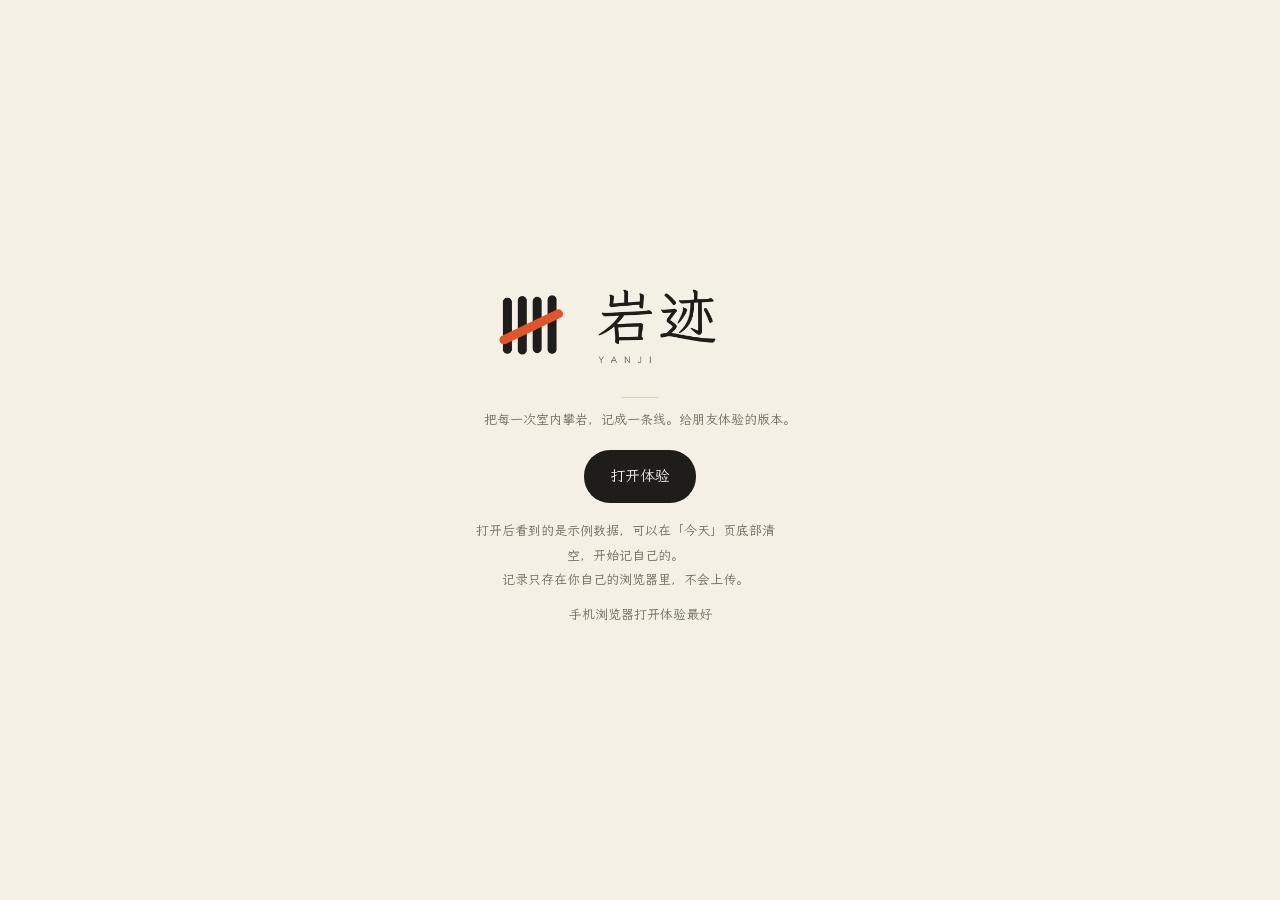
==== commit 11d6e0cf: "品牌标志「刻痕」：logo kit + 首页接入 + 品牌规范 - 标志：四道竖刻痕 + 一道橙斜杠（一次攀爬一道痕，橙=今天这一下）；母版为实心胶囊，几何审计 100/100 - 小尺寸切版：三竖一" ====
--- a/index.html
+++ b/index.html
@@ -5,6 +5,11 @@
 <meta name="viewport" content="width=device-width,initial-scale=1,viewport-fit=cover">
 <title>岩迹 · 把每一次攀岩，记成一条线</title>
 <meta name="theme-color" content="#F4F0E6">
+<link rel="icon" href="brand/favicon.ico" sizes="any">
+<link rel="icon" type="image/png" sizes="16x16" href="brand/favicon-16.png">
+<link rel="icon" type="image/png" sizes="32x32" href="brand/favicon-32.png">
+<link rel="apple-touch-icon" href="brand/apple-touch-icon.png">
+<link rel="manifest" href="brand/site.webmanifest">
 <link rel="stylesheet" href="fonts/lxgw-wenkai/lxgw-wenkai.css">
 <style>
   :root{--paper:#F4F0E6;--ink:#1F1D19;--muted:#726C5F;--hair:#D8D1C1;
@@ -13,6 +18,7 @@
     display:flex;align-items:center;justify-content:center}
   .box{text-align:center;padding:24px;line-height:1.9}
   .box b{font-size:26px;font-weight:600;letter-spacing:.02em}
+  .logo{display:block;width:330px;max-width:78vw;height:auto;margin:0 auto 18px}
   .box p{color:var(--muted);font-size:13px;margin:10px 0 0}
   .box a{display:inline-block;margin-top:18px;padding:12px 26px;border-radius:26px;
     background:var(--ink);color:var(--paper);text-decoration:none;font-size:15px}
@@ -21,7 +27,7 @@
 </head>
 <body>
 <div class="box">
-  <b>岩迹</b>
+  <img class="logo" src="brand/yanji-lockup-horizontal.png" alt="岩迹">
   <div class="rule"></div>
   <p>把每一次室内攀岩，记成一条线。给朋友体验的版本。</p>
   <a href="shengji-prototype.html">打开体验</a>
